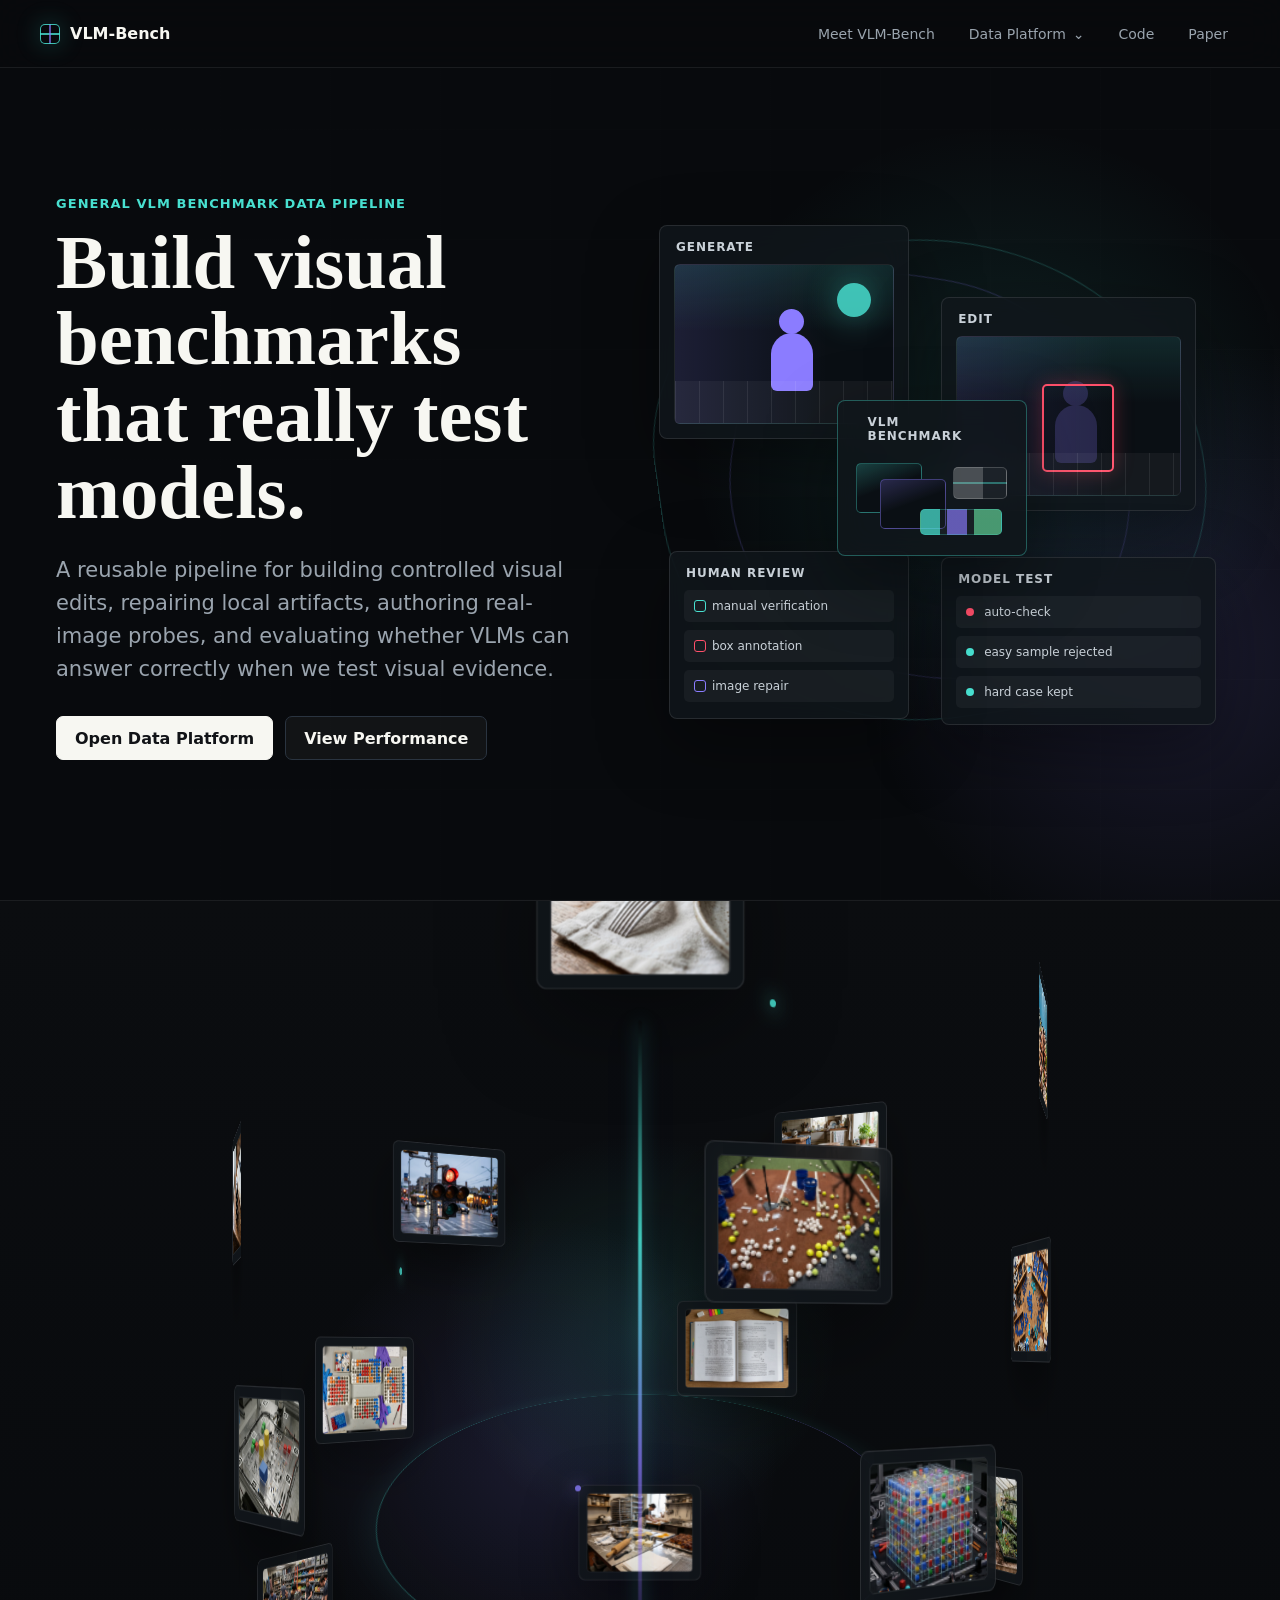
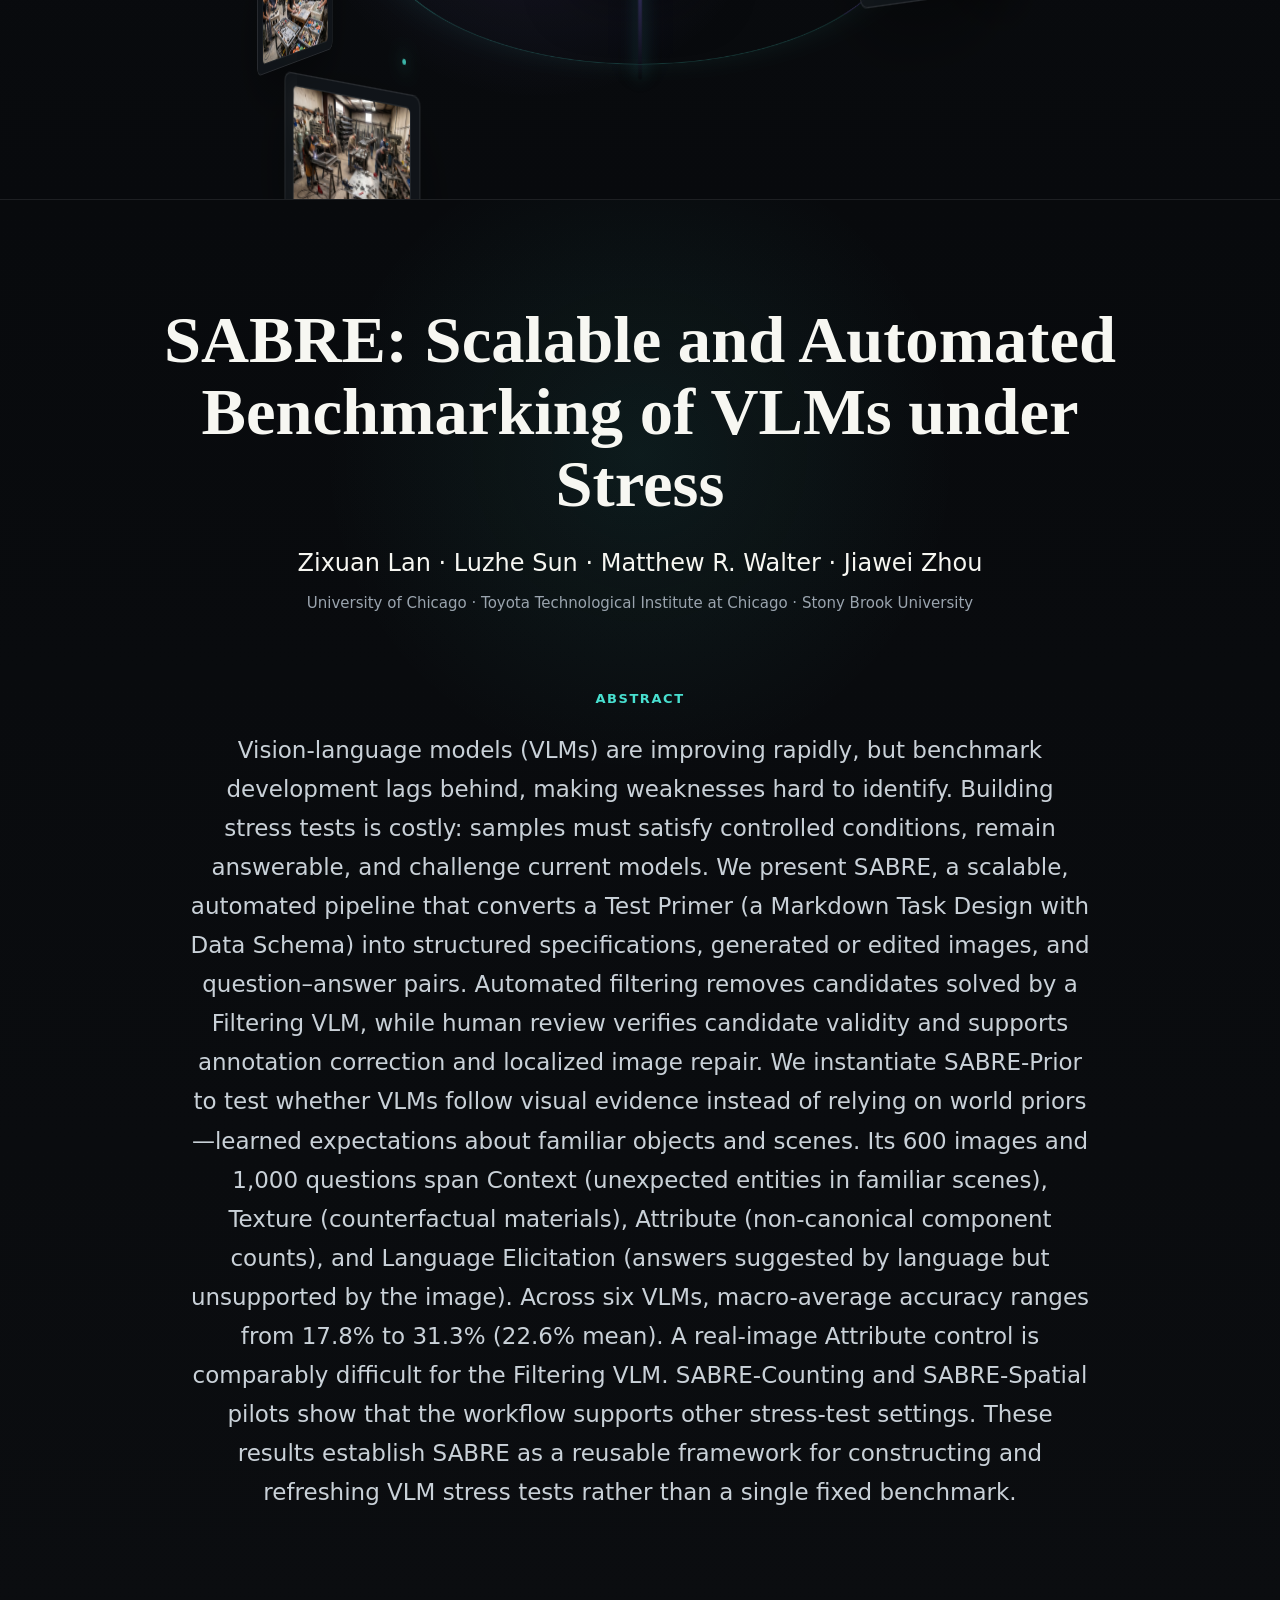
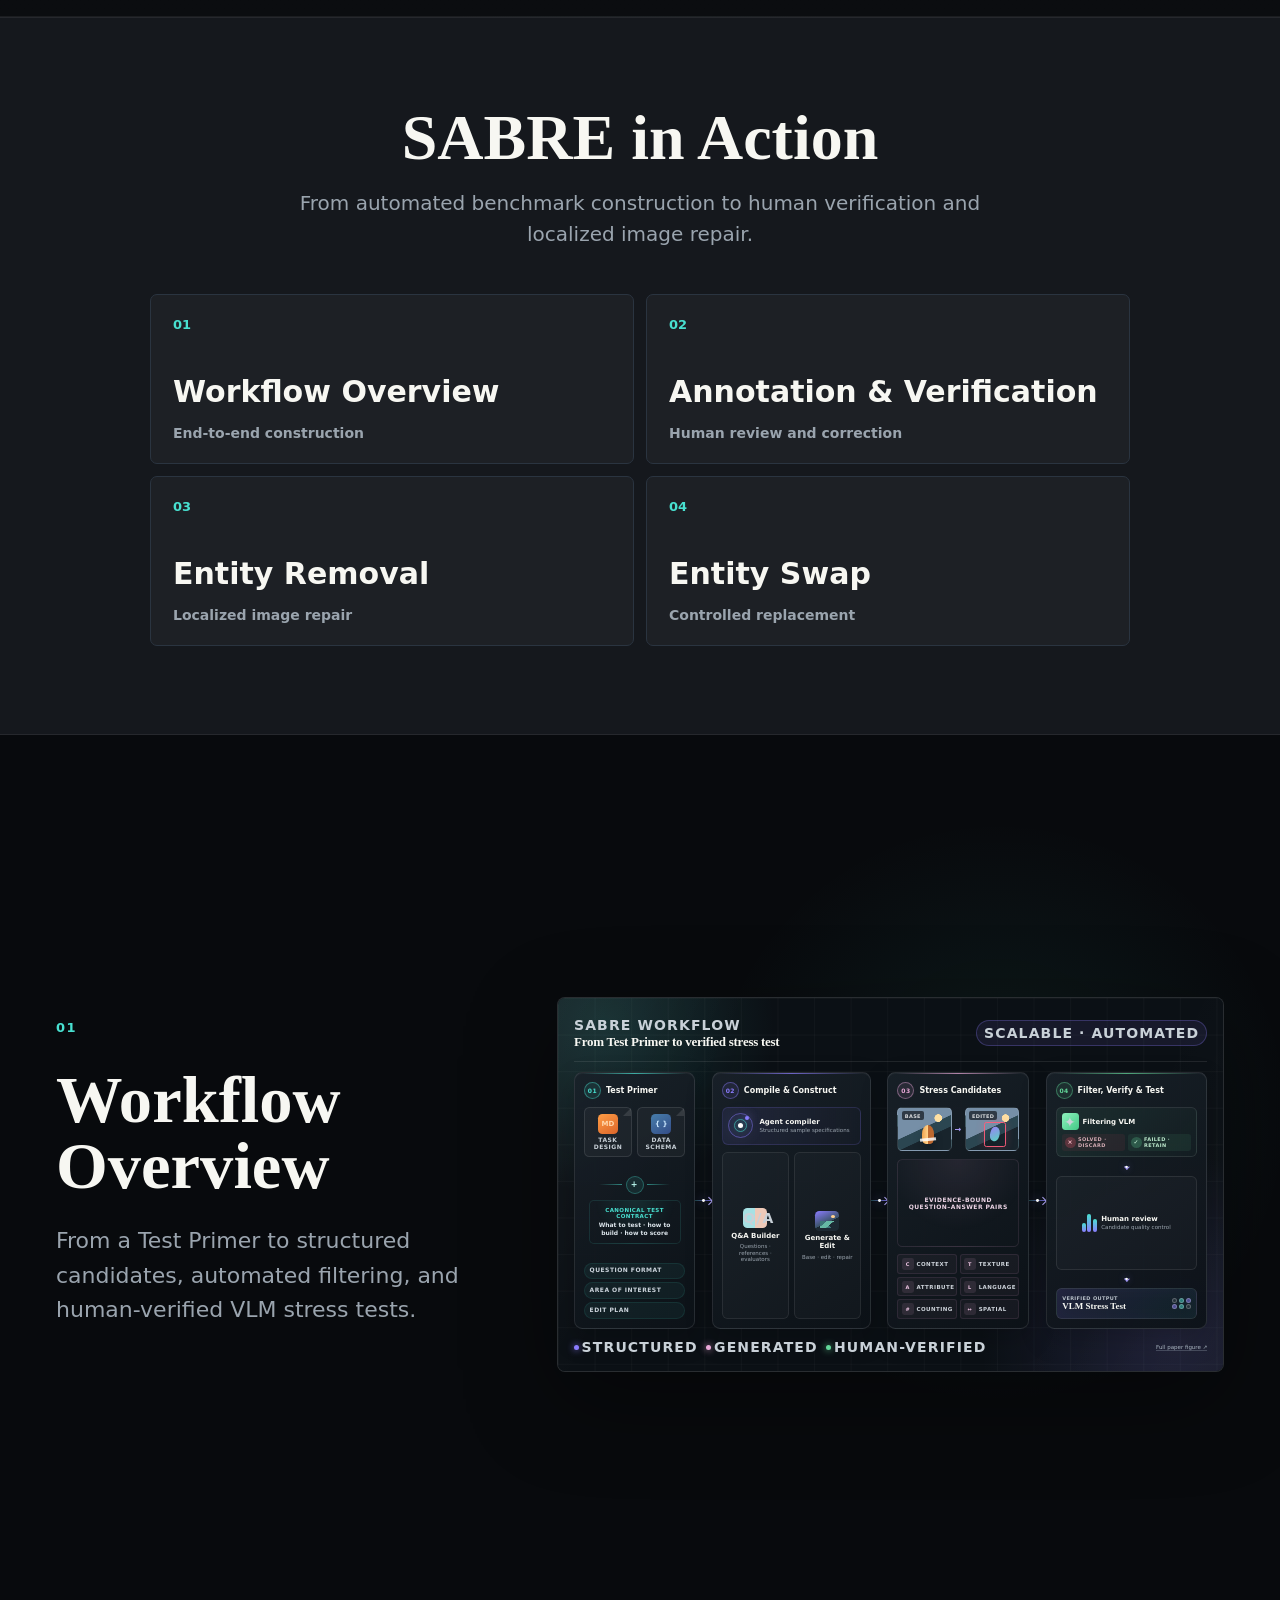
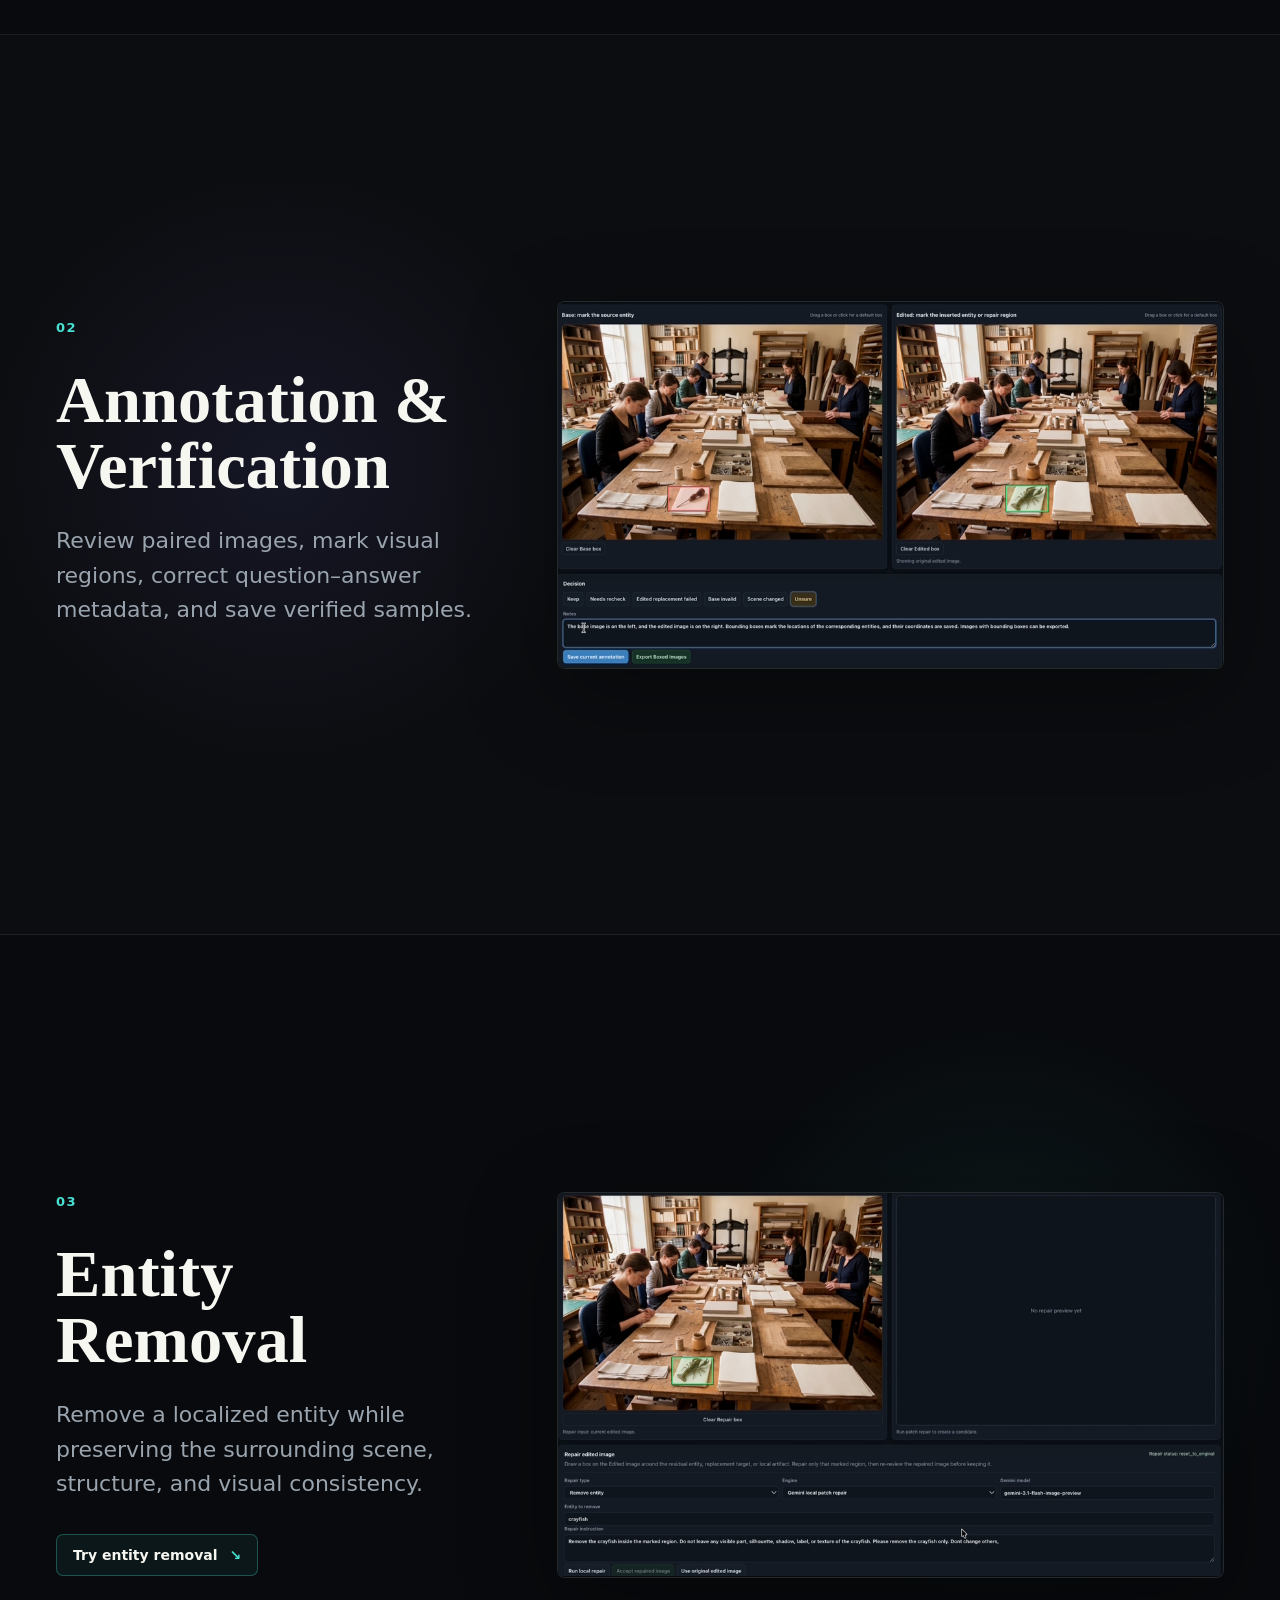
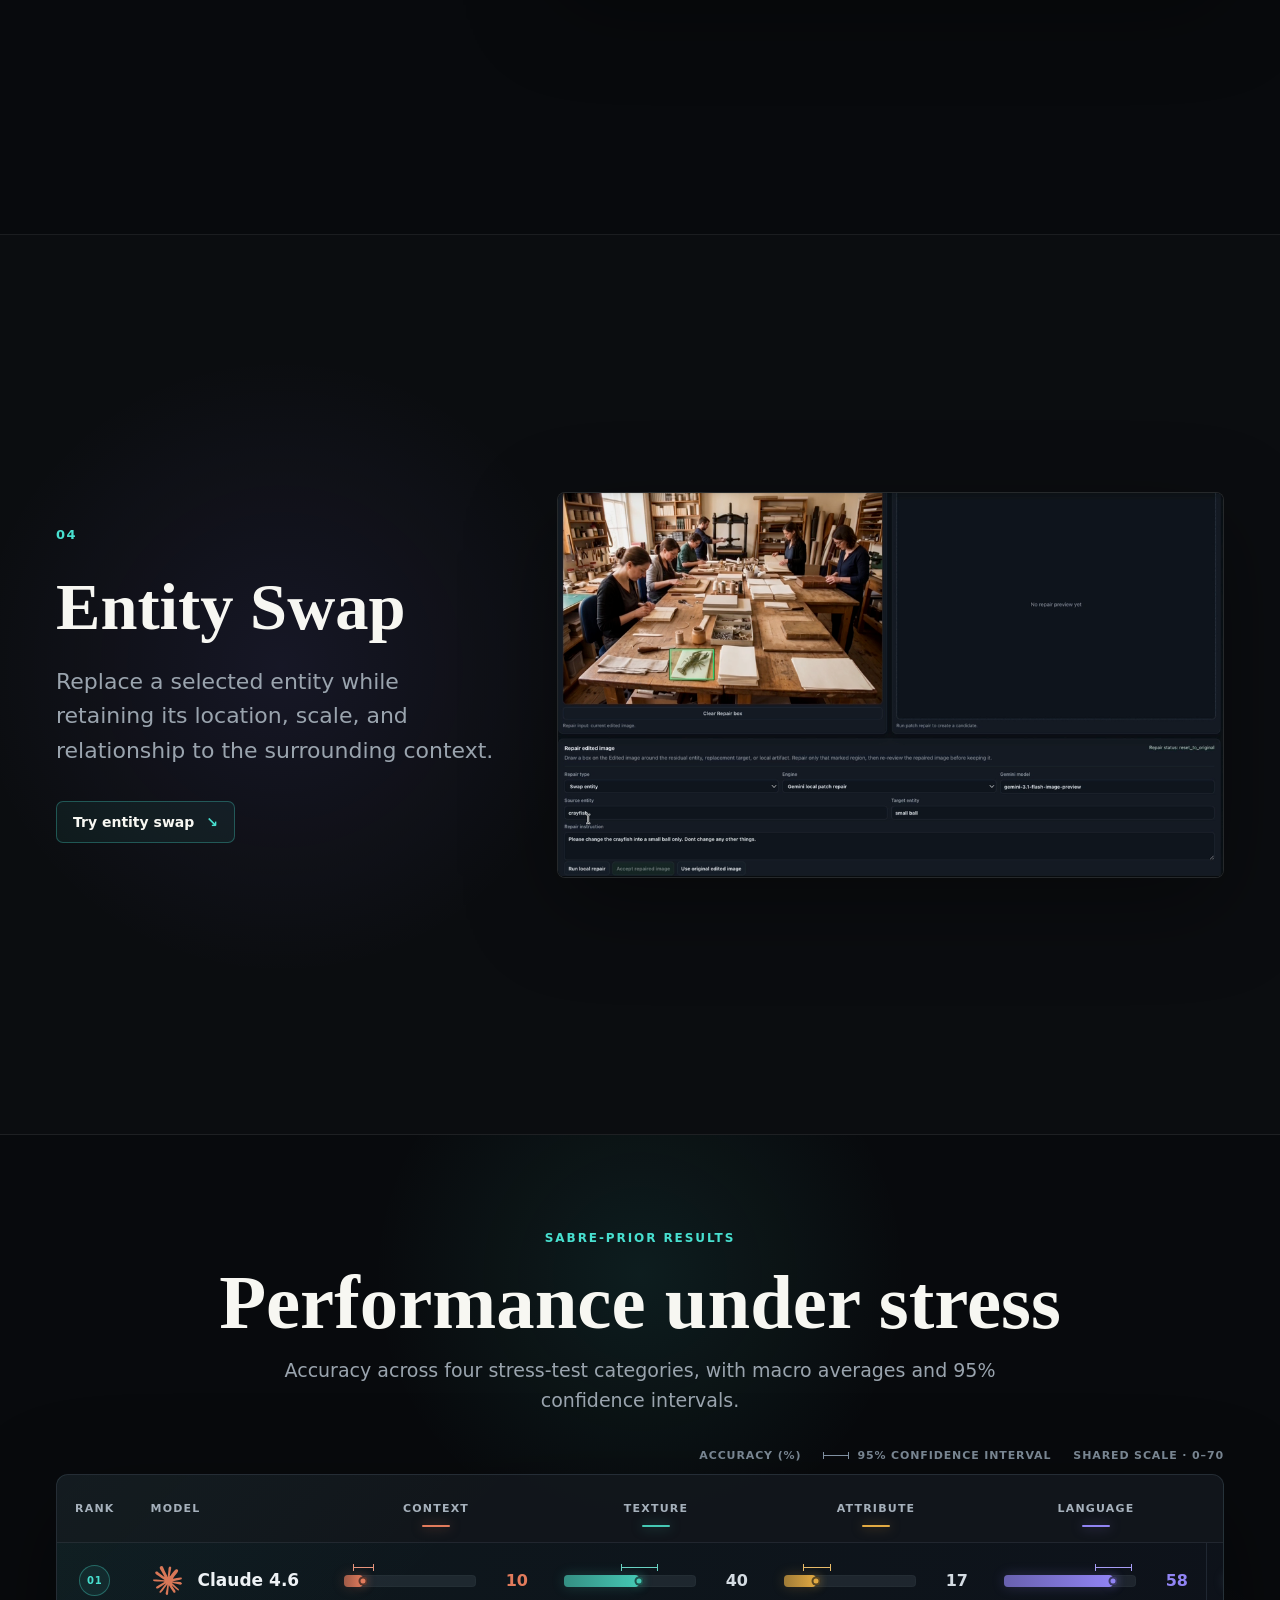
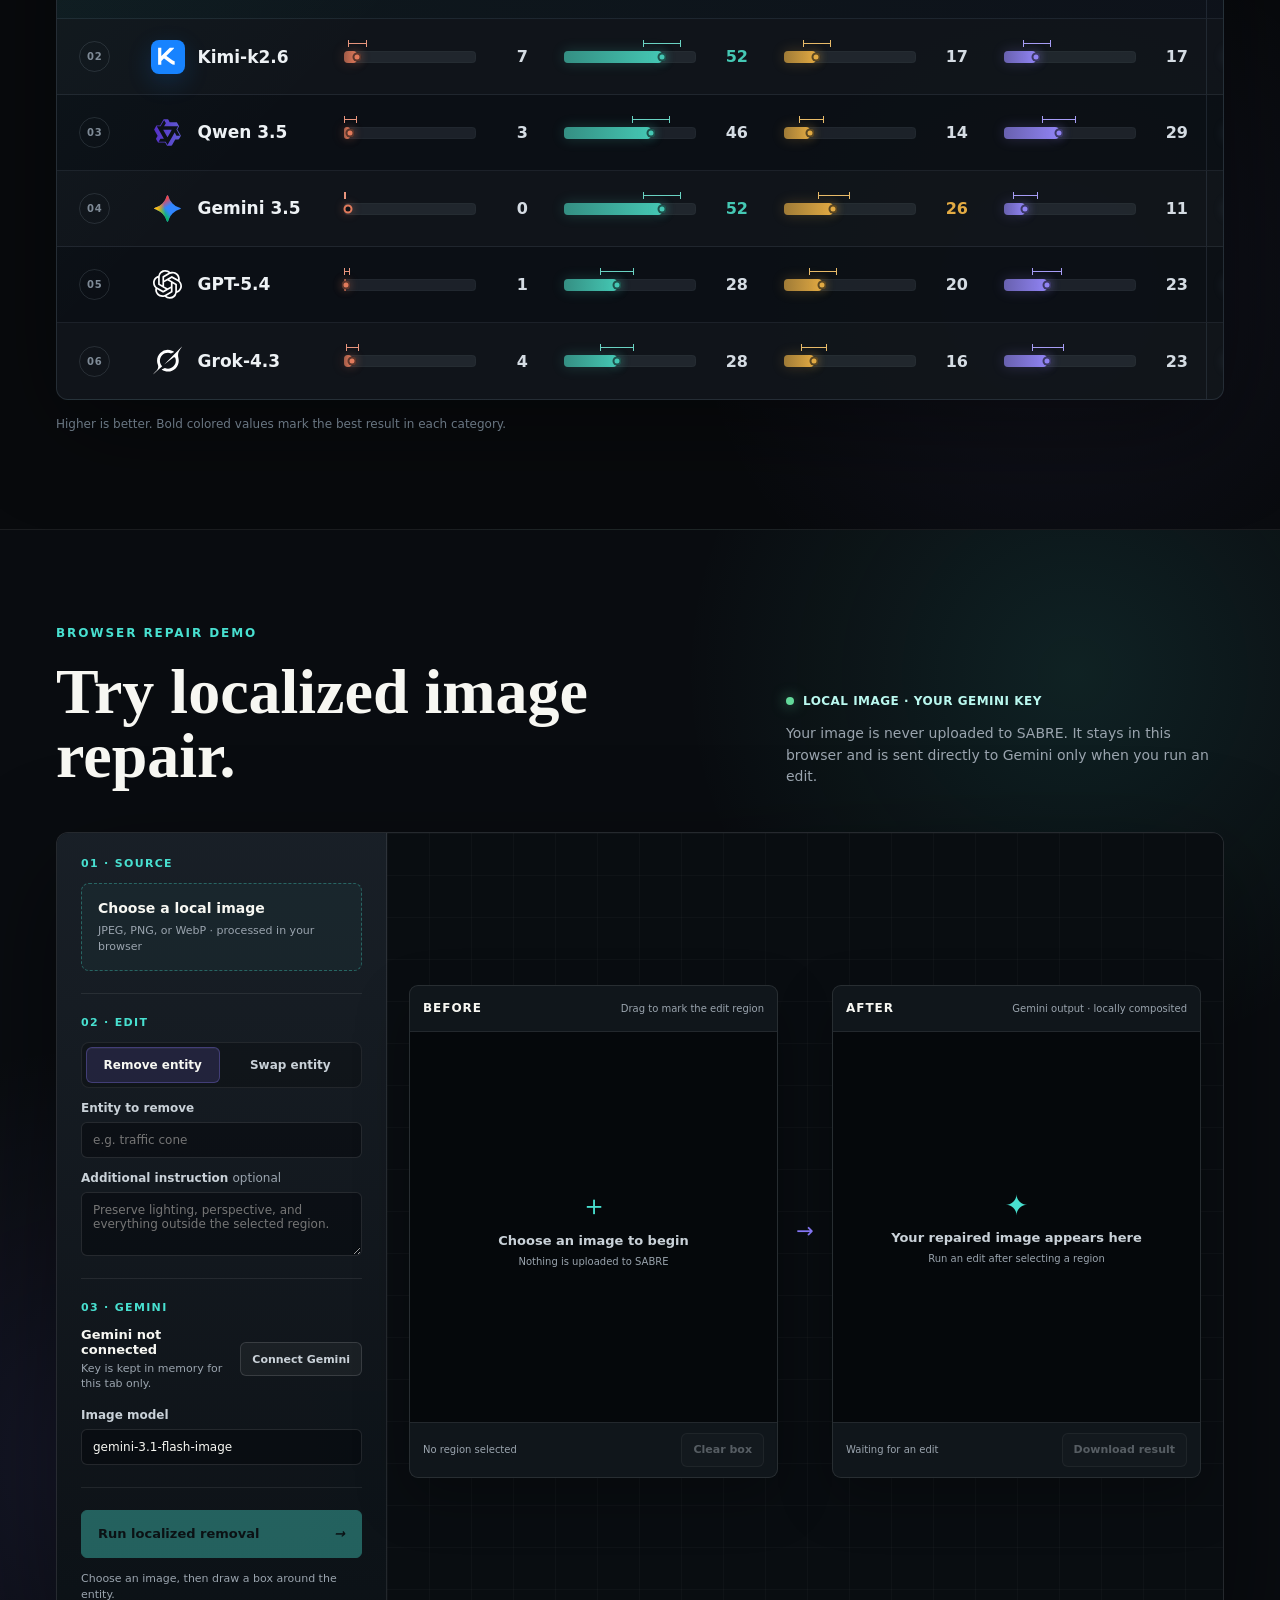
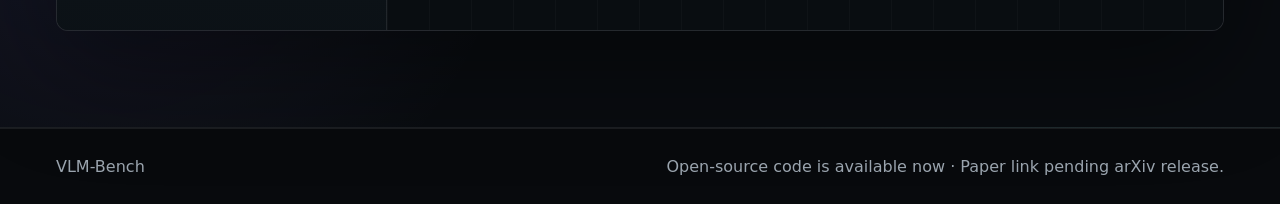
==== website/index.html @ 717c8e86 "Release SABRE pipeline and project website" ====
<!doctype html>
<html lang="en">
  <head>
    <meta charset="utf-8">
    <meta name="viewport" content="width=device-width, initial-scale=1">
    <meta http-equiv="Content-Security-Policy" content="default-src 'self'; img-src 'self' data: blob:; media-src 'self'; script-src 'self'; style-src 'self' 'unsafe-inline'; connect-src https://generativelanguage.googleapis.com; object-src 'none'; base-uri 'self'; form-action 'none'">
    <title>Meet VLM-Bench</title>
    <link rel="stylesheet" href="./styles.css?v=browser-repair-2">
  </head>
  <body>
    <header class="site-header">
      <a class="brand" href="#meet" aria-label="Meet VLM-Bench home">
        <span class="brand-mark"></span>
        <span>VLM-Bench</span>
      </a>
      <nav class="top-nav" aria-label="Primary navigation">
        <a href="#meet">Meet VLM-Bench</a>
        <div class="nav-menu">
          <button class="nav-menu-button" type="button" aria-haspopup="true" aria-expanded="false">
            Data Platform
            <span aria-hidden="true">⌄</span>
          </button>
          <div class="mega-menu" aria-label="Data Platform menu">
            <div class="mega-column">
              <span class="mega-label">Build benchmark data</span>
              <a href="#platform">Overview</a>
              <a href="#generation-pipeline">Workflow Overview</a>
              <a href="#annotation-tool">Annotation &amp; Verification</a>
              <a href="#entity-removal">Entity Removal</a>
              <a href="#entity-swap">Entity Swap</a>
              <a href="#repair-demo">Try Repair Demo</a>
            </div>
          </div>
        </div>
        <a href="https://github.com/Zesearch/vlm-SABRE" target="_blank" rel="noreferrer">Code</a>
        <a href="https://arxiv.org/" target="_blank" rel="noreferrer">Paper</a>
      </nav>
    </header>

    <main>
      <section class="hero" id="meet">
        <div class="hero-copy">
          <p class="eyebrow">General VLM benchmark data pipeline</p>
          <h1>Build visual benchmarks that really test models.</h1>
          <p class="hero-text">
            A reusable pipeline for building controlled visual edits, repairing
            local artifacts, authoring real-image probes, and evaluating whether
            VLMs can answer correctly when we test visual evidence.
          </p>
          <div class="hero-actions" aria-label="Primary actions">
            <a class="button primary" href="#platform">Open Data Platform</a>
            <a class="button secondary" href="#performance">View Performance</a>
          </div>
        </div>

        <div class="hero-visual" aria-label="VLM-Bench platform preview">
          <div class="pipeline-visual">
            <div class="pipeline-orbit" aria-hidden="true"></div>
            <div class="stage-card stage-generate">
              <span class="stage-label">Generate</span>
              <div class="mini-image source-image">
                <span class="sun"></span>
                <span class="subject"></span>
                <span class="surface"></span>
              </div>
            </div>

            <div class="stage-card stage-edit">
              <span class="stage-label">Edit</span>
              <div class="mini-image edited-image">
                <span class="subject faded"></span>
                <span class="patch-box"></span>
                <span class="surface"></span>
              </div>
            </div>

            <div class="stage-card stage-screen">
              <span class="stage-label">Model Test</span>
              <div class="screening-list">
                <span><b></b> auto-check</span>
                <span><b></b> easy sample rejected</span>
                <span><b></b> hard case kept</span>
              </div>
            </div>

            <div class="stage-card stage-review">
              <span class="stage-label">Human Review</span>
              <div class="review-checks">
                <span>manual verification</span>
                <span>box annotation</span>
                <span>image repair</span>
              </div>
            </div>

            <div class="stage-card stage-benchmark">
              <span class="stage-label">VLM Benchmark</span>
              <div class="benchmark-mark" aria-hidden="true">
                <span class="mark-image"></span>
                <span class="mark-image edited"></span>
                <span class="mark-question"></span>
                <span class="mark-score"></span>
              </div>
            </div>
          </div>
        </div>
      </section>

      <section class="sample-helix-section" id="examples" aria-label="Generated sample showcase">
        <div class="sample-helix" aria-hidden="true">
          <span class="helix-particle p1"></span>
          <span class="helix-particle p2"></span>
          <span class="helix-particle p3"></span>
          <span class="helix-particle p4"></span>
          <span class="helix-particle p5"></span>
          <span class="helix-particle p6"></span>
          <div class="sample-card s1"><img src="./assets/examples/sample_01.jpg" alt="Generated benchmark sample 1"></div>
          <div class="sample-card s2"><img src="./assets/examples/sample_02.jpg" alt="Generated benchmark sample 2"></div>
          <div class="sample-card s3"><img src="./assets/examples/sample_03.jpg" alt="Generated benchmark sample 3"></div>
          <div class="sample-card s4"><img src="./assets/examples/sample_04.jpg" alt="Generated benchmark sample 4"></div>
          <div class="sample-card s5"><img src="./assets/examples/sample_05.jpg" alt="Generated benchmark sample 5"></div>
          <div class="sample-card s6"><img src="./assets/examples/sample_06.jpg" alt="Generated benchmark sample 6"></div>
          <div class="sample-card s7"><img src="./assets/examples/sample_07.jpg" alt="Generated benchmark sample 7"></div>
          <div class="sample-card s8"><img src="./assets/examples/sample_08.jpg" alt="Generated benchmark sample 8"></div>
          <div class="sample-card s9"><img src="./assets/examples/sample_09.jpg" alt="Generated benchmark sample 9"></div>
          <div class="sample-card s10"><img src="./assets/examples/sample_10.jpg" alt="Generated benchmark sample 10"></div>
          <div class="sample-card s11"><img src="./assets/examples/sample_11.jpg" alt="Generated benchmark sample 11"></div>
          <div class="sample-card s12"><img src="./assets/examples/sample_12.jpg" alt="Generated benchmark sample 12"></div>
          <div class="sample-card s13"><img src="./assets/examples/sample_13.jpg" alt="Generated benchmark sample 13"></div>
          <div class="sample-card s14"><img src="./assets/examples/sample_14.jpg" alt="Generated benchmark sample 14"></div>
          <div class="sample-card s15"><img src="./assets/examples/sample_15.jpg" alt="Generated benchmark sample 15"></div>
        </div>
      </section>

      <section class="paper-section" id="paper">
        <div class="paper-inner">
          <h2>SABRE: Scalable and Automated Benchmarking of VLMs under Stress</h2>
          <p class="paper-authors">Zixuan Lan · Luzhe Sun · Matthew R. Walter · Jiawei Zhou</p>
          <p class="paper-affiliations">
            University of Chicago · Toyota Technological Institute at Chicago · Stony Brook University
          </p>
          <h3>Abstract</h3>
          <p class="paper-abstract">
            Vision-language models (VLMs) are improving rapidly, but benchmark
            development lags behind, making weaknesses hard to identify. Building
            stress tests is costly: samples must satisfy controlled conditions,
            remain answerable, and challenge current models. We present SABRE, a
            scalable, automated pipeline that converts a Test Primer (a Markdown
            Task Design with Data Schema) into structured specifications, generated
            or edited images, and question–answer pairs. Automated filtering removes
            candidates solved by a Filtering VLM, while human review verifies
            candidate validity and supports annotation correction and localized
            image repair. We instantiate SABRE-Prior to test whether VLMs follow
            visual evidence instead of relying on world priors—learned expectations
            about familiar objects and scenes. Its 600 images and 1,000 questions
            span Context (unexpected entities in familiar scenes), Texture
            (counterfactual materials), Attribute (non-canonical component counts),
            and Language Elicitation (answers suggested by language but unsupported
            by the image). Across six VLMs, macro-average accuracy ranges from 17.8%
            to 31.3% (22.6% mean). A real-image Attribute control is comparably
            difficult for the Filtering VLM. SABRE-Counting and SABRE-Spatial pilots
            show that the workflow supports other stress-test settings. These results
            establish SABRE as a reusable framework for constructing and refreshing
            VLM stress tests rather than a single fixed benchmark.
          </p>
        </div>
      </section>

      <section class="section band" id="platform">
        <div class="section-heading platform-overview-heading">
          <h2>SABRE in Action</h2>
          <p>From automated benchmark construction to human verification and localized image repair.</p>
        </div>

        <div class="platform-actions platform-overview-grid" aria-label="SABRE workflow demonstrations">
          <a class="platform-button" href="../src/vlmbench/web/authoring_app/static/index.html">
            <span>01</span>
            <strong>
              Workflow Overview
            </strong>
            <em>End-to-end construction</em>
          </a>
          <a class="platform-button" href="../src/vlmbench/web/authoring_app/static/index.html">
            <span>02</span>
            <strong>
              Annotation &amp; Verification
            </strong>
            <em>Human review and correction</em>
          </a>
          <a class="platform-button" href="../src/vlmbench/web/authoring_app/static/index.html">
            <span>03</span>
            <strong>
              Entity Removal
            </strong>
            <em>Localized image repair</em>
          </a>
          <a class="platform-button" href="../src/vlmbench/web/authoring_app/static/index.html">
            <span>04</span>
            <strong>
              Entity Swap
            </strong>
            <em>Controlled replacement</em>
          </a>
        </div>
      </section>

      <section class="component-section" id="generation-pipeline">
        <div class="component-copy">
          <span class="component-index">01</span>
          <h2>Workflow Overview</h2>
          <p>From a Test Primer to structured candidates, automated filtering, and human-verified VLM stress tests.</p>
        </div>
        <div class="component-media figure-slot pipeline-figure">
          <div
            class="pipeline-diagram"
            role="group"
            aria-label="SABRE workflow from a Test Primer through structured sample construction, stress-candidate generation, automated filtering, human verification, and VLM stress testing"
          >
            <div class="pipeline-diagram-header">
              <div>
                <span class="pipeline-kicker">SABRE workflow</span>
                <strong>From Test Primer to verified stress test</strong>
              </div>
              <span class="pipeline-mode">Scalable · Automated</span>
            </div>

            <div class="pipeline-flow" aria-hidden="true">
              <article class="pipeline-stage primer-stage">
                <div class="pipeline-stage-heading">
                  <span>01</span>
                  <strong>Test Primer</strong>
                </div>
                <div class="primer-documents">
                  <div class="primer-document design-document">
                    <b>MD</b>
                    <span>Task Design</span>
                  </div>
                  <div class="primer-document schema-document">
                    <b>{ }</b>
                    <span>Data Schema</span>
                  </div>
                </div>
                <div class="primer-definition">
                  <span class="primer-merge-mark"><i></i><b>+</b><i></i></span>
                  <div>
                    <small>Canonical test contract</small>
                    <b>What to test · how to build · how to score</b>
                  </div>
                </div>
                <div class="primer-contract">
                  <span>Question format</span>
                  <span>Area of interest</span>
                  <span>Edit plan</span>
                </div>
              </article>

              <span class="pipeline-connector"><i></i></span>

              <article class="pipeline-stage construct-stage">
                <div class="pipeline-stage-heading">
                  <span>02</span>
                  <strong>Compile &amp; Construct</strong>
                </div>
                <div class="agent-compiler">
                  <span class="agent-orbit"><i></i></span>
                  <div>
                    <b>Agent compiler</b>
                    <small>Structured sample specifications</small>
                  </div>
                </div>
                <div class="construction-branches">
                  <div>
                    <span class="branch-icon qa-icon">Q/A</span>
                    <span class="branch-preview qa-preview">
                      <i>Q1</i><b>A1</b><i>Q2</i><b>A2</b>
                    </span>
                    <b>Q&amp;A Builder</b>
                    <small>Questions · references · evaluators</small>
                  </div>
                  <div>
                    <span class="branch-icon image-icon"><i></i></span>
                    <span class="branch-preview image-preview">
                      <i>Base</i><b>→</b><i>Edited</i>
                    </span>
                    <b>Generate &amp; Edit</b>
                    <small>Base · edit · repair</small>
                  </div>
                </div>
              </article>

              <span class="pipeline-connector"><i></i></span>

              <article class="pipeline-stage candidate-stage">
                <div class="pipeline-stage-heading">
                  <span>03</span>
                  <strong>Stress Candidates</strong>
                </div>
                <div class="candidate-pair">
                  <div class="candidate-image base-candidate">
                    <span>Base</span>
                    <i class="candidate-object"></i>
                  </div>
                  <b>→</b>
                  <div class="candidate-image edited-candidate">
                    <span>Edited</span>
                    <i class="candidate-object"></i>
                    <i class="edit-focus"></i>
                  </div>
                </div>
                <div class="candidate-specification">
                  <span>Evidence-bound question–answer pairs</span>
                  <div class="candidate-qa-row">
                    <i>Q1</i><b>A1</b><i>Q2</i><b>A2</b><i>Q3</i><b>A3</b>
                  </div>
                  <small>Controlled visual change · fixed reference answer</small>
                </div>
                <div class="category-grid">
                  <span><i>C</i>Context</span>
                  <span><i>T</i>Texture</span>
                  <span><i>A</i>Attribute</span>
                  <span><i>L</i>Language</span>
                  <span><i>#</i>Counting</span>
                  <span><i>↔</i>Spatial</span>
                </div>
              </article>

              <span class="pipeline-connector"><i></i></span>

              <article class="pipeline-stage validation-stage">
                <div class="pipeline-stage-heading">
                  <span>04</span>
                  <strong>Filter, Verify &amp; Test</strong>
                </div>
                <div class="filtering-gate">
                  <div class="filtering-title">
                    <span class="filter-spark">✦</span>
                    <b>Filtering VLM</b>
                  </div>
                  <div class="filter-outcomes">
                    <span class="discarded"><i>×</i>Solved · discard</span>
                    <span class="retained"><i>✓</i>Failed · retain</span>
                  </div>
                </div>
                <span class="stage-downlink"><i></i></span>
                <div class="human-review-lane">
                  <div class="human-review-heading">
                    <span class="review-mark"><i></i><i></i><i></i></span>
                    <div>
                      <b>Human review</b>
                      <small>Candidate quality control</small>
                    </div>
                  </div>
                  <div class="review-steps">
                    <span><i>01</i><b>Validate</b><small>Visual evidence</small></span>
                    <span><i>02</i><b>Annotate</b><small>Q&amp;A and regions</small></span>
                    <span><i>03</i><b>Repair</b><small>Localized edits</small></span>
                  </div>
                </div>
                <span class="stage-downlink"><i></i></span>
                <div class="stress-test-output">
                  <div>
                    <span>Verified output</span>
                    <b>VLM Stress Test</b>
                  </div>
                  <span class="model-dots"><i></i><i></i><i></i><i></i><i></i><i></i></span>
                </div>
              </article>
            </div>

            <div class="pipeline-diagram-footer" aria-hidden="true">
              <span><i class="structured-dot"></i>Structured</span>
              <span><i class="generated-dot"></i>Generated</span>
              <span><i class="verified-dot"></i>Human-verified</span>
              <a href="./assets/examples/sabre-data-generation-pipeline.pdf" target="_blank" rel="noreferrer">Full paper figure ↗</a>
            </div>
          </div>
        </div>
      </section>

      <section class="component-section alt" id="annotation-tool">
        <div class="component-copy">
          <span class="component-index">02</span>
          <h2>Annotation &amp; Verification</h2>
          <p>Review paired images, mark visual regions, correct question–answer metadata, and save verified samples.</p>
        </div>
        <div class="component-media video-slot demo-video-frame">
          <video
            class="demo-video"
            autoplay
            muted
            loop
            playsinline
            preload="metadata"
            poster="./assets/annotation-poster-cropped.png"
            aria-label="SABRE annotation tool demonstration"
          >
            <source src="./assets/annotation-demo-cropped.mp4" type="video/mp4">
            Your browser does not support embedded video.
          </video>
        </div>
      </section>

      <section class="component-section" id="entity-removal">
        <div class="component-copy">
          <span class="component-index">03</span>
          <h2>Entity Removal</h2>
          <p>Remove a localized entity while preserving the surrounding scene, structure, and visual consistency.</p>
          <a class="component-demo-link" href="#repair-demo" data-repair-mode="remove">Try entity removal <span aria-hidden="true">↘</span></a>
        </div>
        <div class="component-media video-slot demo-video-frame">
          <video
            class="demo-video"
            autoplay
            muted
            loop
            playsinline
            preload="metadata"
            poster="./assets/entity-removal-poster-cropped.png"
            aria-label="SABRE entity removal demonstration"
          >
            <source src="./assets/entity-removal-demo-cropped.mp4" type="video/mp4">
            Your browser does not support embedded video.
          </video>
        </div>
      </section>

      <section class="component-section alt" id="entity-swap">
        <div class="component-copy">
          <span class="component-index">04</span>
          <h2>Entity Swap</h2>
          <p>Replace a selected entity while retaining its location, scale, and relationship to the surrounding context.</p>
          <a class="component-demo-link" href="#repair-demo" data-repair-mode="swap">Try entity swap <span aria-hidden="true">↘</span></a>
        </div>
        <div class="component-media video-slot demo-video-frame">
          <video
            class="demo-video"
            autoplay
            muted
            loop
            playsinline
            preload="metadata"
            poster="./assets/entity-swap-poster-cropped.png"
            aria-label="SABRE entity swap demonstration"
          >
            <source src="./assets/entity-swap-demo-cropped.mp4" type="video/mp4">
            Your browser does not support embedded video.
          </video>
        </div>
      </section>

      <section class="performance-section" id="performance">
        <div class="performance-heading">
          <span class="performance-kicker">SABRE-Prior results</span>
          <h2>Performance under stress</h2>
          <p>Accuracy across four stress-test categories, with macro averages and 95% confidence intervals.</p>
        </div>

        <div class="performance-meta" aria-hidden="true">
          <span>Accuracy (%)</span>
          <span class="confidence-key"><i></i>95% confidence interval</span>
          <span>Shared scale · 0–70</span>
        </div>

        <div class="table-wrap">
          <table class="performance-table">
            <caption class="sr-only">Accuracy of six vision-language models on SABRE-Prior Context, Texture, Attribute, and Language subsets, plus the macro average.</caption>
            <thead>
              <tr>
                <th class="rank-column" scope="col">Rank</th>
                <th class="model-column" scope="col">Model</th>
                <th class="metric-heading context-heading" scope="col">Context</th>
                <th class="metric-heading texture-heading" scope="col">Texture</th>
                <th class="metric-heading attribute-heading" scope="col">Attribute</th>
                <th class="metric-heading language-heading" scope="col">Language</th>
                <th class="metric-heading macro-heading" scope="col">Macro avg.</th>
              </tr>
            </thead>
            <tbody>
              <tr class="leader-row">
                <td class="rank-cell"><span>01</span></td>
                <th scope="row">
                  <span class="model-identity">
                    <span class="model-logo"><img src="./assets/model-logos/anthropic.svg" alt=""></span>
                    <span>Claude 4.6</span>
                  </span>
                </th>
                <td class="metric-context"><div class="score-cell is-best" style="--score:14.29%;--low:7.14%;--high:22.86%" title="10% · 95% CI: 5–16"><span class="score-chart" aria-hidden="true"><i class="score-fill"></i><i class="score-ci"></i><i class="score-point"></i></span><strong>10</strong></div></td>
                <td class="metric-texture"><div class="score-cell" style="--score:57.14%;--low:42.86%;--high:71.43%" title="40% · 95% CI: 30–50"><span class="score-chart" aria-hidden="true"><i class="score-fill"></i><i class="score-ci"></i><i class="score-point"></i></span><strong>40</strong></div></td>
                <td class="metric-attribute"><div class="score-cell" style="--score:24.29%;--low:14.29%;--high:35.71%" title="17% · 95% CI: 10–25"><span class="score-chart" aria-hidden="true"><i class="score-fill"></i><i class="score-ci"></i><i class="score-point"></i></span><strong>17</strong></div></td>
                <td class="metric-language"><div class="score-cell is-best" style="--score:82.86%;--low:68.57%;--high:97.14%" title="58% · 95% CI: 48–68"><span class="score-chart" aria-hidden="true"><i class="score-fill"></i><i class="score-ci"></i><i class="score-point"></i></span><strong>58</strong></div></td>
                <td class="metric-macro"><div class="score-cell is-best" style="--score:44.71%;--low:38.86%;--high:50.29%" title="31.3% · 95% CI: 27.2–35.2"><span class="score-chart" aria-hidden="true"><i class="score-fill"></i><i class="score-ci"></i><i class="score-point"></i></span><strong>31.3</strong></div></td>
              </tr>
              <tr>
                <td class="rank-cell"><span>02</span></td>
                <th scope="row">
                  <span class="model-identity">
                    <span class="model-logo kimi-logo"><img src="./assets/model-logos/kimi.svg" alt=""></span>
                    <span>Kimi-k2.6</span>
                  </span>
                </th>
                <td class="metric-context"><div class="score-cell" style="--score:10%;--low:2.86%;--high:17.14%" title="7% · 95% CI: 2–12"><span class="score-chart" aria-hidden="true"><i class="score-fill"></i><i class="score-ci"></i><i class="score-point"></i></span><strong>7</strong></div></td>
                <td class="metric-texture"><div class="score-cell is-best" style="--score:74.29%;--low:60%;--high:88.57%" title="52% · 95% CI: 42–62"><span class="score-chart" aria-hidden="true"><i class="score-fill"></i><i class="score-ci"></i><i class="score-point"></i></span><strong>52</strong></div></td>
                <td class="metric-attribute"><div class="score-cell" style="--score:24.29%;--low:14.29%;--high:35.71%" title="17% · 95% CI: 10–25"><span class="score-chart" aria-hidden="true"><i class="score-fill"></i><i class="score-ci"></i><i class="score-point"></i></span><strong>17</strong></div></td>
                <td class="metric-language"><div class="score-cell" style="--score:24.29%;--low:14.29%;--high:35.71%" title="17% · 95% CI: 10–25"><span class="score-chart" aria-hidden="true"><i class="score-fill"></i><i class="score-ci"></i><i class="score-point"></i></span><strong>17</strong></div></td>
                <td class="metric-macro"><div class="score-cell" style="--score:33.29%;--low:27.86%;--high:38.57%" title="23.3% · 95% CI: 19.5–27.0"><span class="score-chart" aria-hidden="true"><i class="score-fill"></i><i class="score-ci"></i><i class="score-point"></i></span><strong>23.3</strong></div></td>
              </tr>
              <tr>
                <td class="rank-cell"><span>03</span></td>
                <th scope="row">
                  <span class="model-identity">
                    <span class="model-logo"><img src="./assets/model-logos/qwen.svg" alt=""></span>
                    <span>Qwen 3.5</span>
                  </span>
                </th>
                <td class="metric-context"><div class="score-cell" style="--score:4.29%;--low:0%;--high:10%" title="3% · 95% CI: 0–7"><span class="score-chart" aria-hidden="true"><i class="score-fill"></i><i class="score-ci"></i><i class="score-point"></i></span><strong>3</strong></div></td>
                <td class="metric-texture"><div class="score-cell" style="--score:65.71%;--low:51.43%;--high:80%" title="46% · 95% CI: 36–56"><span class="score-chart" aria-hidden="true"><i class="score-fill"></i><i class="score-ci"></i><i class="score-point"></i></span><strong>46</strong></div></td>
                <td class="metric-attribute"><div class="score-cell" style="--score:20%;--low:11.43%;--high:30%" title="14% · 95% CI: 8–21"><span class="score-chart" aria-hidden="true"><i class="score-fill"></i><i class="score-ci"></i><i class="score-point"></i></span><strong>14</strong></div></td>
                <td class="metric-language"><div class="score-cell" style="--score:41.43%;--low:28.57%;--high:54.29%" title="29% · 95% CI: 20–38"><span class="score-chart" aria-hidden="true"><i class="score-fill"></i><i class="score-ci"></i><i class="score-point"></i></span><strong>29</strong></div></td>
                <td class="metric-macro"><div class="score-cell" style="--score:32.86%;--low:27.43%;--high:38.29%" title="23.0% · 95% CI: 19.2–26.8"><span class="score-chart" aria-hidden="true"><i class="score-fill"></i><i class="score-ci"></i><i class="score-point"></i></span><strong>23.0</strong></div></td>
              </tr>
              <tr>
                <td class="rank-cell"><span>04</span></td>
                <th scope="row">
                  <span class="model-identity">
                    <span class="model-logo"><img src="./assets/model-logos/gemini.svg" alt=""></span>
                    <span>Gemini 3.5</span>
                  </span>
                </th>
                <td class="metric-context"><div class="score-cell score-zero" style="--score:0%;--low:0%;--high:0%" title="0% · 95% CI: 0–0"><span class="score-chart" aria-hidden="true"><i class="score-fill"></i><i class="score-ci"></i><i class="score-point"></i></span><strong>0</strong></div></td>
                <td class="metric-texture"><div class="score-cell is-best" style="--score:74.29%;--low:60%;--high:88.57%" title="52% · 95% CI: 42–62"><span class="score-chart" aria-hidden="true"><i class="score-fill"></i><i class="score-ci"></i><i class="score-point"></i></span><strong>52</strong></div></td>
                <td class="metric-attribute"><div class="score-cell is-best" style="--score:37.14%;--low:25.71%;--high:50%" title="26% · 95% CI: 18–35"><span class="score-chart" aria-hidden="true"><i class="score-fill"></i><i class="score-ci"></i><i class="score-point"></i></span><strong>26</strong></div></td>
                <td class="metric-language"><div class="score-cell" style="--score:15.71%;--low:7.14%;--high:25.71%" title="11% · 95% CI: 5–18"><span class="score-chart" aria-hidden="true"><i class="score-fill"></i><i class="score-ci"></i><i class="score-point"></i></span><strong>11</strong></div></td>
                <td class="metric-macro"><div class="score-cell" style="--score:31.86%;--low:26.86%;--high:37.14%" title="22.3% · 95% CI: 18.8–26.0"><span class="score-chart" aria-hidden="true"><i class="score-fill"></i><i class="score-ci"></i><i class="score-point"></i></span><strong>22.3</strong></div></td>
              </tr>
              <tr>
                <td class="rank-cell"><span>05</span></td>
                <th scope="row">
                  <span class="model-identity">
                    <span class="model-logo monochrome-logo"><img src="./assets/model-logos/openai.svg" alt=""></span>
                    <span>GPT-5.4</span>
                  </span>
                </th>
                <td class="metric-context"><div class="score-cell" style="--score:1.43%;--low:0%;--high:4.29%" title="1% · 95% CI: 0–3"><span class="score-chart" aria-hidden="true"><i class="score-fill"></i><i class="score-ci"></i><i class="score-point"></i></span><strong>1</strong></div></td>
                <td class="metric-texture"><div class="score-cell" style="--score:40%;--low:27.14%;--high:52.86%" title="28% · 95% CI: 19–37"><span class="score-chart" aria-hidden="true"><i class="score-fill"></i><i class="score-ci"></i><i class="score-point"></i></span><strong>28</strong></div></td>
                <td class="metric-attribute"><div class="score-cell" style="--score:28.57%;--low:18.57%;--high:40%" title="20% · 95% CI: 13–28"><span class="score-chart" aria-hidden="true"><i class="score-fill"></i><i class="score-ci"></i><i class="score-point"></i></span><strong>20</strong></div></td>
                <td class="metric-language"><div class="score-cell" style="--score:32.86%;--low:21.43%;--high:44.29%" title="23% · 95% CI: 15–31"><span class="score-chart" aria-hidden="true"><i class="score-fill"></i><i class="score-ci"></i><i class="score-point"></i></span><strong>23</strong></div></td>
                <td class="metric-macro"><div class="score-cell" style="--score:25.71%;--low:20.71%;--high:31.14%" title="18.0% · 95% CI: 14.5–21.8"><span class="score-chart" aria-hidden="true"><i class="score-fill"></i><i class="score-ci"></i><i class="score-point"></i></span><strong>18.0</strong></div></td>
              </tr>
              <tr>
                <td class="rank-cell"><span>06</span></td>
                <th scope="row">
                  <span class="model-identity">
                    <span class="model-logo monochrome-logo"><img src="./assets/model-logos/grok.svg" alt=""></span>
                    <span>Grok-4.3</span>
                  </span>
                </th>
                <td class="metric-context"><div class="score-cell" style="--score:5.71%;--low:1.43%;--high:11.43%" title="4% · 95% CI: 1–8"><span class="score-chart" aria-hidden="true"><i class="score-fill"></i><i class="score-ci"></i><i class="score-point"></i></span><strong>4</strong></div></td>
                <td class="metric-texture"><div class="score-cell" style="--score:40%;--low:27.14%;--high:52.86%" title="28% · 95% CI: 19–37"><span class="score-chart" aria-hidden="true"><i class="score-fill"></i><i class="score-ci"></i><i class="score-point"></i></span><strong>28</strong></div></td>
                <td class="metric-attribute"><div class="score-cell" style="--score:22.86%;--low:12.86%;--high:32.86%" title="16% · 95% CI: 9–23"><span class="score-chart" aria-hidden="true"><i class="score-fill"></i><i class="score-ci"></i><i class="score-point"></i></span><strong>16</strong></div></td>
                <td class="metric-language"><div class="score-cell" style="--score:32.86%;--low:21.43%;--high:45.71%" title="23% · 95% CI: 15–32"><span class="score-chart" aria-hidden="true"><i class="score-fill"></i><i class="score-ci"></i><i class="score-point"></i></span><strong>23</strong></div></td>
                <td class="metric-macro"><div class="score-cell" style="--score:25.43%;--low:20.29%;--high:30.71%" title="17.8% · 95% CI: 14.2–21.5"><span class="score-chart" aria-hidden="true"><i class="score-fill"></i><i class="score-ci"></i><i class="score-point"></i></span><strong>17.8</strong></div></td>
              </tr>
            </tbody>
          </table>
        </div>

        <p class="performance-note">Higher is better. Bold colored values mark the best result in each category.</p>
      </section>

      <section class="repair-lab-section" id="repair-demo">
        <div class="repair-lab-heading">
          <div>
            <span class="performance-kicker">Browser repair demo</span>
            <h2>Try localized image repair.</h2>
          </div>
          <div class="repair-lab-promise">
            <span class="local-only-badge"><i></i>Local image · your Gemini key</span>
            <p>Your image is never uploaded to SABRE. It stays in this browser and is sent directly to Gemini only when you run an edit.</p>
          </div>
        </div>

        <div class="repair-lab-shell">
          <aside class="repair-controls" aria-label="Repair controls">
            <div class="repair-control-group">
              <span class="repair-step">01 · Source</span>
              <label class="local-image-picker" for="repair-image-input">
                <strong>Choose a local image</strong>
                <small>JPEG, PNG, or WebP · processed in your browser</small>
                <input id="repair-image-input" type="file" accept="image/jpeg,image/png,image/webp,.jpg,.jpeg,.png,.webp">
              </label>
            </div>

            <div class="repair-control-group">
              <span class="repair-step">02 · Edit</span>
              <div class="repair-mode-switch" role="group" aria-label="Repair mode">
                <button class="active" type="button" data-mode="remove" aria-pressed="true">Remove entity</button>
                <button type="button" data-mode="swap" aria-pressed="false">Swap entity</button>
              </div>
              <label class="repair-field">
                <span id="repair-source-label">Entity to remove</span>
                <input id="repair-source-entity" type="text" placeholder="e.g. red mug" autocomplete="off">
              </label>
              <label class="repair-field" id="repair-target-field" hidden>
                <span>Target entity</span>
                <input id="repair-target-entity" type="text" placeholder="e.g. blue stapler" autocomplete="off">
              </label>
              <label class="repair-field">
                <span>Additional instruction <em>optional</em></span>
                <textarea id="repair-extra-instruction" rows="3" placeholder="Preserve lighting, perspective, and everything outside the selected region."></textarea>
              </label>
            </div>

            <div class="repair-control-group">
              <span class="repair-step">03 · Gemini</span>
              <div class="gemini-connection">
                <div>
                  <strong id="gemini-connection-label">Gemini not connected</strong>
                  <small id="gemini-connection-note">Key is kept in memory for this tab only.</small>
                </div>
                <button id="gemini-connect-button" type="button">Connect Gemini</button>
              </div>
              <label class="repair-field model-field">
                <span>Image model</span>
                <input id="repair-model" type="text" value="gemini-3.1-flash-image" autocomplete="off" spellcheck="false">
              </label>
            </div>

            <button id="repair-run-button" class="repair-run-button" type="button" disabled>
              <span>Run localized edit</span><i aria-hidden="true">→</i>
            </button>
            <p class="repair-status" id="repair-demo-status" role="status">Choose an image, then draw a box around the entity.</p>
          </aside>

          <div class="repair-workspace">
            <article class="repair-canvas-card">
              <header><span>Before</span><small>Drag to mark the edit region</small></header>
              <div class="repair-canvas-stage" id="repair-source-stage">
                <canvas id="repair-source-canvas" width="960" height="640" aria-label="Source image selection canvas"></canvas>
                <div class="canvas-placeholder" id="repair-source-placeholder">
                  <span>＋</span>
                  <strong>Choose an image to begin</strong>
                  <small>Nothing is uploaded to SABRE</small>
                </div>
              </div>
              <footer><span id="repair-selection-label">No region selected</span><button id="repair-clear-box" type="button" disabled>Clear box</button></footer>
            </article>

            <span class="repair-workspace-arrow" aria-hidden="true">→</span>

            <article class="repair-canvas-card result-card">
              <header><span>After</span><small>Gemini output · locally composited</small></header>
              <div class="repair-canvas-stage">
                <canvas id="repair-result-canvas" width="960" height="640" aria-label="Localized repair result"></canvas>
                <div class="canvas-placeholder" id="repair-result-placeholder">
                  <span>✦</span>
                  <strong>Your repaired image appears here</strong>
                  <small>Run an edit after selecting a region</small>
                </div>
              </div>
              <footer><span id="repair-result-label">Waiting for an edit</span><button id="repair-download" type="button" disabled>Download result</button></footer>
            </article>
          </div>
        </div>
      </section>

    </main>

    <footer class="site-footer">
      <span>VLM-Bench</span>
      <span>Open-source code is available now · Paper link pending arXiv release.</span>
    </footer>

    <dialog class="gemini-dialog" id="gemini-key-dialog" aria-labelledby="gemini-dialog-title">
      <form method="dialog" class="gemini-dialog-card">
        <div class="gemini-dialog-heading">
          <div>
            <span class="repair-step">Bring your own key</span>
            <h3 id="gemini-dialog-title">Connect Gemini for this tab</h3>
          </div>
          <button class="dialog-close" value="cancel" aria-label="Close Gemini connection dialog">×</button>
        </div>
        <p>Your key is used only for direct requests from this browser to Google. SABRE does not store it, and refreshing this page clears it.</p>
        <label class="repair-field key-field">
          <span>Gemini API key</span>
          <span class="key-input-wrap">
            <input id="gemini-key-input" type="password" placeholder="Paste your Gemini API key" autocomplete="off" spellcheck="false" data-1p-ignore="true">
            <button id="gemini-key-visibility" type="button" aria-pressed="false">Show</button>
          </span>
        </label>
        <div class="gemini-dialog-actions">
          <a href="https://aistudio.google.com/app/apikey" target="_blank" rel="noreferrer">Get a key in Google AI Studio ↗</a>
          <div>
            <button id="gemini-disconnect-button" class="disconnect-button" type="button" hidden>Clear key</button>
            <button id="gemini-use-button" class="gemini-use-button" type="button">Use for this session</button>
          </div>
        </div>
        <small class="gemini-security-note">For a public research demo, use a temporary or quota-restricted key. Google recommends keeping production API keys server-side.</small>
      </form>
    </dialog>
    <script src="./repair-demo.js?v=browser-repair-3"></script>
  </body>
</html>
---- website/styles.css ----
:root {
  color-scheme: dark;
  --bg: #080a0d;
  --panel: #11161b;
  --panel-strong: #181f27;
  --line: #2a3440;
  --text: #f7f7f2;
  --muted: #9aa4ae;
  --soft: #c9d1d8;
  --accent: #48e0d0;
  --accent-2: #8b7cff;
  --repair: #ff4f6a;
  --success: #63d99a;
  --cyan: #48e0d0;
}

* {
  box-sizing: border-box;
}

html {
  scroll-behavior: smooth;
}

body {
  margin: 0;
  background: var(--bg);
  color: var(--text);
  font-family: Inter, ui-sans-serif, system-ui, -apple-system, BlinkMacSystemFont, "Segoe UI", sans-serif;
  letter-spacing: 0;
}

a {
  color: inherit;
  text-decoration: none;
}

.site-header {
  position: sticky;
  top: 0;
  z-index: 10;
  display: flex;
  align-items: center;
  justify-content: space-between;
  min-height: 68px;
  padding: 0 40px;
  background: rgba(8, 10, 13, 0.88);
  border-bottom: 1px solid rgba(255, 255, 255, 0.08);
  backdrop-filter: blur(18px);
}

.brand,
.top-nav,
.nav-menu-button {
  display: flex;
  align-items: center;
}

.brand {
  gap: 10px;
  font-weight: 720;
}

.brand-mark {
  width: 20px;
  height: 20px;
  border: 1px solid rgba(72, 224, 208, 0.85);
  border-radius: 5px;
  background:
    linear-gradient(90deg, transparent 43%, rgba(139, 124, 255, 0.65) 43% 57%, transparent 57%),
    linear-gradient(0deg, transparent 43%, rgba(72, 224, 208, 0.8) 43% 57%, transparent 57%);
  box-shadow: 0 0 24px rgba(72, 224, 208, 0.25);
}

.top-nav {
  gap: 10px;
  color: var(--muted);
  font-size: 14px;
}

.top-nav > a,
.nav-menu-button {
  padding: 9px 12px;
  color: var(--muted);
  font: inherit;
  border: 0;
  border-radius: 6px;
  background: transparent;
  cursor: pointer;
}

.top-nav > a:hover,
.nav-menu:hover .nav-menu-button,
.nav-menu-button:focus-visible {
  background: var(--panel-strong);
  color: var(--text);
}

.nav-menu {
  position: relative;
}

.nav-menu-button {
  gap: 7px;
}

.mega-menu {
  position: absolute;
  top: calc(100% + 12px);
  left: 50%;
  display: block;
  min-width: 310px;
  padding: 24px 28px;
  border: 1px solid rgba(255, 255, 255, 0.08);
  border-radius: 10px;
  background: #12161b;
  box-shadow: 0 24px 70px rgba(0, 0, 0, 0.42);
  opacity: 0;
  pointer-events: none;
  transform: translate(-50%, 8px);
  transition: opacity 160ms ease, transform 160ms ease;
}

.nav-menu:hover .mega-menu,
.nav-menu:focus-within .mega-menu {
  opacity: 1;
  pointer-events: auto;
  transform: translate(-50%, 0);
}

.mega-column {
  display: grid;
  gap: 18px;
  align-content: start;
}

.mega-label {
  color: #79848e;
  font-size: 13px;
  font-weight: 760;
}

.mega-menu a {
  color: var(--text);
  font-size: 16px;
  font-weight: 650;
}

.mega-menu a:hover {
  color: var(--accent);
}

.hero {
  display: grid;
  grid-template-columns: minmax(360px, 0.94fr) minmax(420px, 1.06fr);
  gap: 64px;
  align-items: center;
  min-height: calc(100vh - 68px);
  padding: 64px 56px 76px;
  background:
    radial-gradient(circle at 78% 44%, rgba(72, 224, 208, 0.12), transparent 28%),
    radial-gradient(circle at 92% 70%, rgba(139, 124, 255, 0.14), transparent 24%),
    linear-gradient(90deg, rgba(8, 10, 13, 0.98), rgba(8, 10, 13, 0.74)),
    repeating-linear-gradient(0deg, rgba(255, 255, 255, 0.028) 0 1px, transparent 1px 110px),
    repeating-linear-gradient(90deg, rgba(255, 255, 255, 0.022) 0 1px, transparent 1px 110px);
}

.hero-copy {
  max-width: 720px;
}

.eyebrow {
  margin: 0 0 14px;
  color: var(--accent);
  font-size: 13px;
  font-weight: 760;
  letter-spacing: 0.08em;
  text-transform: uppercase;
}

h1,
h2,
h3,
p {
  margin-top: 0;
}

h1 {
  margin-bottom: 22px;
  max-width: 820px;
  font-family: Georgia, "Times New Roman", Times, serif;
  font-size: clamp(48px, 6vw, 88px);
  font-weight: 700;
  line-height: 1;
  letter-spacing: 0;
}

h2 {
  margin-bottom: 0;
  font-family: Georgia, "Times New Roman", Times, serif;
  font-size: clamp(34px, 5vw, 66px);
  font-weight: 700;
  line-height: 1;
  letter-spacing: 0;
}

h3 {
  margin-bottom: 12px;
  font-size: 22px;
  line-height: 1.15;
}

.hero-text {
  max-width: 680px;
  color: var(--muted);
  font-size: 21px;
  line-height: 1.58;
}

.hero-actions {
  display: flex;
  flex-wrap: wrap;
  gap: 12px;
  margin-top: 30px;
}

.button {
  display: inline-flex;
  align-items: center;
  justify-content: center;
  min-height: 44px;
  padding: 0 18px;
  border: 1px solid var(--line);
  border-radius: 7px;
  font-weight: 720;
}

.button.primary {
  background: var(--text);
  color: #111317;
  border-color: var(--text);
}

.button.secondary {
  background: rgba(255, 255, 255, 0.04);
}

.button.secondary:hover,
.button.primary:hover {
  transform: translateY(-1px);
}

.hero-visual {
  min-width: 0;
  perspective: 1200px;
  perspective-origin: 50% 46%;
}

.pipeline-visual {
  position: relative;
  min-height: 590px;
  isolation: isolate;
  transform-style: preserve-3d;
  animation: rotatePipeline 16s ease-in-out infinite;
  will-change: transform;
}

.pipeline-orbit {
  position: absolute;
  inset: 54px 20px;
  border: 1px solid rgba(72, 224, 208, 0.22);
  border-radius: 42% 58% 48% 52%;
  transform: translateZ(-90px) rotate(-8deg);
}

.pipeline-orbit::before,
.pipeline-orbit::after {
  content: "";
  position: absolute;
  border-radius: inherit;
}

.pipeline-orbit::before {
  inset: 42px 70px;
  border: 1px solid rgba(139, 124, 255, 0.22);
  transform: rotate(17deg);
}

.pipeline-orbit::after {
  top: 50%;
  left: 50%;
  width: 12px;
  height: 12px;
  background: var(--accent);
  box-shadow: 0 0 34px rgba(72, 224, 208, 0.75);
  animation: pulseDot 2.8s ease-in-out infinite;
}

.stage-card {
  position: absolute;
  overflow: hidden;
  --z: 0px;
  border: 1px solid rgba(255, 255, 255, 0.1);
  border-radius: 8px;
  background: rgba(17, 22, 27, 0.82);
  box-shadow: 0 24px 70px rgba(0, 0, 0, 0.36);
  backdrop-filter: blur(14px);
  transform-style: preserve-3d;
}

.stage-card::after {
  content: "";
  position: absolute;
  inset: 0;
  border-radius: inherit;
  background: linear-gradient(120deg, transparent 30%, rgba(72, 224, 208, 0.14), transparent 70%);
  opacity: 0;
  transform: translateX(-70%);
  animation: scanStage 5.6s ease-in-out infinite;
}

.stage-label {
  display: block;
  padding: 14px 16px 10px;
  color: var(--soft);
  font-size: 12px;
  font-weight: 820;
  letter-spacing: 0.08em;
  text-transform: uppercase;
}

.stage-generate {
  --z: 70px;
  top: 42px;
  left: 20px;
  width: 250px;
  animation: floatStage 7s ease-in-out infinite;
}

.stage-edit {
  --z: 120px;
  top: 114px;
  right: 28px;
  width: 255px;
  animation: floatStage 7.5s ease-in-out -1.2s infinite;
}

.stage-screen {
  --z: 45px;
  right: 8px;
  bottom: 48px;
  width: 275px;
  animation: floatStage 7.2s ease-in-out -3s infinite;
}

.stage-review {
  --z: 95px;
  left: 30px;
  bottom: 54px;
  width: 240px;
  animation: floatStage 7.4s ease-in-out -2.6s infinite;
}

.stage-benchmark {
  left: 50%;
  top: 50%;
  width: 190px;
  min-height: 150px;
  padding: 0 14px 14px;
  transform: translate3d(-50%, -50%, 150px);
  border-color: rgba(72, 224, 208, 0.35);
  animation: centerGlow 4.4s ease-in-out infinite;
}

.mini-image {
  position: relative;
  height: 160px;
  margin: 0 14px 14px;
  overflow: hidden;
  border: 1px solid rgba(255, 255, 255, 0.09);
  border-radius: 6px;
  background:
    linear-gradient(180deg, rgba(72, 224, 208, 0.12), transparent 42%),
    linear-gradient(90deg, rgba(139, 124, 255, 0.14), transparent 70%),
    #0a0f14;
}

.mini-image .sun {
  position: absolute;
  top: 18px;
  right: 22px;
  width: 34px;
  height: 34px;
  border-radius: 50%;
  background: rgba(72, 224, 208, 0.85);
  box-shadow: 0 0 34px rgba(72, 224, 208, 0.45);
}

.mini-image .subject {
  position: absolute;
  left: 44%;
  top: 43%;
  width: 42px;
  height: 58px;
  border-radius: 24px 24px 7px 7px;
  background: var(--accent-2);
}

.mini-image .subject::before {
  content: "";
  position: absolute;
  top: -24px;
  left: 8px;
  width: 25px;
  height: 25px;
  border-radius: 50%;
  background: var(--accent-2);
}

.mini-image .subject.faded {
  opacity: 0.22;
}

.mini-image .surface {
  position: absolute;
  left: 0;
  right: 0;
  bottom: 0;
  height: 42px;
  background:
    repeating-linear-gradient(90deg, rgba(255, 255, 255, 0.08) 0 1px, transparent 1px 24px),
    rgba(255, 255, 255, 0.045);
}

.patch-box {
  position: absolute;
  left: 38%;
  top: 30%;
  width: 72px;
  height: 88px;
  border: 2px solid var(--repair);
  border-radius: 5px;
  box-shadow: 0 0 20px rgba(255, 79, 106, 0.28);
  animation: repairBox 2.5s ease-in-out infinite;
}

.screening-list,
.review-checks {
  display: grid;
  gap: 8px;
  padding: 0 14px 16px;
  color: var(--soft);
}

.screening-list span,
.review-checks span {
  position: relative;
  overflow: hidden;
  padding: 9px 10px;
  border-radius: 5px;
  background: rgba(255, 255, 255, 0.045);
  white-space: nowrap;
}

.screening-list span {
  padding-left: 28px;
  font-size: 12px;
}

.screening-list b {
  position: absolute;
  left: 10px;
  top: 50%;
  width: 8px;
  height: 8px;
  border-radius: 50%;
  background: var(--repair);
  transform: translateY(-50%);
}

.screening-list span:nth-child(2) b,
.screening-list span:nth-child(3) b {
  background: var(--accent);
}

.review-checks span {
  padding-left: 28px;
  font-size: 12px;
}

.review-checks span::before {
  content: "";
  position: absolute;
  left: 10px;
  top: 50%;
  width: 10px;
  height: 10px;
  border: 1px solid var(--accent);
  border-radius: 3px;
  transform: translateY(-50%);
}

.review-checks span:nth-child(2)::before {
  border-color: var(--repair);
}

.review-checks span:nth-child(3)::before {
  border-color: var(--accent-2);
}

.benchmark-mark {
  position: relative;
  height: 86px;
  margin-top: 2px;
}

.benchmark-mark span {
  position: absolute;
  display: block;
  border-radius: 5px;
}

.mark-image {
  left: 4px;
  top: 8px;
  width: 66px;
  height: 50px;
  border: 1px solid rgba(72, 224, 208, 0.35);
  background:
    linear-gradient(160deg, rgba(72, 224, 208, 0.24), transparent 48%),
    #0a0f14;
}

.mark-image.edited {
  left: 28px;
  top: 24px;
  border-color: rgba(139, 124, 255, 0.42);
  background:
    linear-gradient(160deg, rgba(139, 124, 255, 0.24), transparent 48%),
    #0a0f14;
}

.mark-question {
  right: 5px;
  top: 12px;
  width: 54px;
  height: 32px;
  border: 1px solid rgba(255, 255, 255, 0.18);
  background:
    linear-gradient(90deg, rgba(255, 255, 255, 0.2) 0 56%, transparent 56%),
    linear-gradient(0deg, transparent 46%, rgba(72, 224, 208, 0.42) 46% 54%, transparent 54%),
    rgba(255, 255, 255, 0.045);
}

.mark-score {
  right: 10px;
  bottom: 6px;
  width: 82px;
  height: 26px;
  border: 1px solid rgba(72, 224, 208, 0.28);
  background:
    linear-gradient(90deg, rgba(72, 224, 208, 0.72) 0 24%, transparent 24% 32%, rgba(139, 124, 255, 0.66) 32% 58%, transparent 58% 66%, rgba(99, 217, 154, 0.66) 66%),
    rgba(255, 255, 255, 0.04);
}

@keyframes floatStage {
  0%,
  100% {
    transform: translate3d(0, 0, var(--z));
  }
  50% {
    transform: translate3d(0, -12px, var(--z));
  }
}

@keyframes rotatePipeline {
  0%,
  100% {
    transform: rotateX(4deg) rotateY(-8deg);
  }
  50% {
    transform: rotateX(1deg) rotateY(8deg);
  }
}

@keyframes centerGlow {
  0%,
  100% {
    box-shadow: 0 24px 70px rgba(0, 0, 0, 0.36), 0 0 0 rgba(72, 224, 208, 0);
  }
  50% {
    box-shadow: 0 24px 70px rgba(0, 0, 0, 0.36), 0 0 44px rgba(72, 224, 208, 0.2);
  }
}

@keyframes scanStage {
  0%,
  42% {
    opacity: 0;
    transform: translateX(-70%);
  }
  52% {
    opacity: 1;
  }
  68%,
  100% {
    opacity: 0;
    transform: translateX(70%);
  }
}

@keyframes pulseDot {
  0%,
  100% {
    transform: translate(-50%, -50%) scale(1);
  }
  50% {
    transform: translate(-50%, -50%) scale(1.5);
  }
}

@keyframes repairBox {
  0%,
  100% {
    transform: scale(1);
  }
  50% {
    transform: scale(1.05);
  }
}

.preview-window {
  overflow: hidden;
  border: 1px solid var(--line);
  border-radius: 8px;
  background: var(--panel);
  box-shadow: 0 24px 80px rgba(0, 0, 0, 0.45);
}

.preview-topbar {
  display: flex;
  gap: 7px;
  padding: 14px;
  border-bottom: 1px solid var(--line);
}

.preview-topbar span {
  width: 10px;
  height: 10px;
  border-radius: 50%;
  background: var(--line);
}

.preview-topbar span:nth-child(1) {
  background: var(--repair);
}

.preview-topbar span:nth-child(2) {
  background: var(--accent-2);
}

.preview-topbar span:nth-child(3) {
  background: var(--success);
}

.preview-grid {
  display: grid;
  grid-template-columns: 1fr 1fr;
  gap: 1px;
  background: var(--line);
}

.image-pane {
  position: relative;
  min-height: 360px;
  background: #15191d;
}

.pane-label {
  position: absolute;
  left: 16px;
  top: 14px;
  z-index: 1;
  color: var(--muted);
  font-size: 13px;
  font-weight: 750;
}

.mock-scene {
  position: absolute;
  inset: 54px 18px 18px;
  overflow: hidden;
  border: 1px solid #2e3741;
  border-radius: 6px;
  background:
    linear-gradient(180deg, rgba(105, 183, 217, 0.15), transparent 34%),
    linear-gradient(90deg, rgba(85, 197, 149, 0.12), transparent),
    #111417;
}

.mock-scene::before,
.mock-scene::after {
  content: "";
  position: absolute;
  left: 0;
  right: 0;
  height: 1px;
  background: rgba(255, 255, 255, 0.08);
}

.mock-scene::before {
  top: 30%;
}

.mock-scene::after {
  top: 63%;
}

.box {
  position: absolute;
  border-radius: 5px;
  background: #29323a;
  border: 1px solid #44505a;
}

.box-a {
  left: 8%;
  top: 18%;
  width: 34%;
  height: 22%;
}

.box-b {
  right: 10%;
  top: 28%;
  width: 22%;
  height: 38%;
  background: rgba(255, 77, 77, 0.22);
}

.box-c {
  left: 18%;
  bottom: 12%;
  width: 54%;
  height: 18%;
  background: rgba(85, 197, 149, 0.16);
}

.box-d {
  right: 12%;
  top: 34%;
  width: 28%;
  height: 24%;
  background: rgba(229, 185, 92, 0.2);
}

.repair-frame {
  position: absolute;
  right: 8%;
  top: 25%;
  width: 28%;
  height: 45%;
  border: 3px solid var(--repair);
  border-radius: 4px;
}

.repair-frame.repaired {
  border-color: var(--success);
}

.question-strip {
  display: flex;
  justify-content: space-between;
  gap: 16px;
  padding: 18px;
  color: var(--muted);
  border-top: 1px solid var(--line);
}

.question-strip strong {
  color: var(--success);
}

.section {
  padding: 88px 56px;
}

.sample-helix-section {
  position: relative;
  display: grid;
  place-items: center;
  min-height: 100vh;
  height: 100vh;
  padding: 0;
  overflow: hidden;
  border-top: 1px solid rgba(255, 255, 255, 0.08);
  border-bottom: 1px solid rgba(255, 255, 255, 0.08);
  background:
    radial-gradient(circle at 50% 48%, rgba(72, 224, 208, 0.12), transparent 25%),
    radial-gradient(circle at 42% 62%, rgba(139, 124, 255, 0.13), transparent 26%),
    linear-gradient(180deg, #0b0d10, #080a0d);
  perspective: 1500px;
}

.sample-helix {
  position: relative;
  width: min(86vw, 1120px);
  height: min(86vh, 860px);
  transform-style: preserve-3d;
  animation: sampleHelixTurn 24s linear infinite;
}

.sample-helix::before,
.sample-helix::after {
  content: "";
  position: absolute;
  left: 50%;
  top: 4%;
  bottom: 4%;
  width: 4px;
  border-radius: 999px;
  transform: translateX(-50%) translateZ(-120px);
}

.sample-helix::before {
  background:
    linear-gradient(180deg, transparent, rgba(72, 224, 208, 0.92), rgba(139, 124, 255, 0.72), transparent);
  box-shadow:
    0 0 18px rgba(72, 224, 208, 0.36),
    0 0 42px rgba(139, 124, 255, 0.18);
}

.sample-helix::after {
  width: 48%;
  border: 1px solid rgba(72, 224, 208, 0.24);
  border-right-color: rgba(139, 124, 255, 0.3);
  border-left-color: rgba(72, 224, 208, 0.3);
  border-radius: 50%;
  background: none;
  transform: translateX(-50%) rotateX(74deg) translateZ(-160px);
  box-shadow: 0 0 36px rgba(72, 224, 208, 0.08);
}

.helix-particle {
  position: absolute;
  left: 50%;
  top: var(--p-y);
  width: var(--p-size);
  height: var(--p-size);
  border-radius: 50%;
  background: var(--p-color);
  box-shadow: 0 0 18px var(--p-color);
  transform: translateX(-50%) rotateY(var(--p-angle)) translateZ(var(--p-z));
  animation: particlePulse 3.8s ease-in-out infinite;
}

.p1 {
  --p-y: 10%;
  --p-size: 7px;
  --p-angle: 34deg;
  --p-z: 210px;
  --p-color: rgba(72, 224, 208, 0.9);
}

.p2 {
  --p-y: 22%;
  --p-size: 5px;
  --p-angle: 154deg;
  --p-z: 310px;
  --p-color: rgba(139, 124, 255, 0.85);
  animation-delay: -0.8s;
}

.p3 {
  --p-y: 39%;
  --p-size: 8px;
  --p-angle: 260deg;
  --p-z: 250px;
  --p-color: rgba(72, 224, 208, 0.76);
  animation-delay: -1.5s;
}

.p4 {
  --p-y: 56%;
  --p-size: 5px;
  --p-angle: 78deg;
  --p-z: 340px;
  --p-color: rgba(99, 217, 154, 0.72);
  animation-delay: -2.1s;
}

.p5 {
  --p-y: 70%;
  --p-size: 7px;
  --p-angle: 198deg;
  --p-z: 230px;
  --p-color: rgba(139, 124, 255, 0.78);
  animation-delay: -2.8s;
}

.p6 {
  --p-y: 84%;
  --p-size: 5px;
  --p-angle: 318deg;
  --p-z: 300px;
  --p-color: rgba(72, 224, 208, 0.82);
  animation-delay: -3.2s;
}

.sample-card {
  position: absolute;
  top: var(--y);
  left: 50%;
  width: clamp(128px, 12vw, 178px);
  padding: 9px;
  border: 1px solid rgba(255, 255, 255, 0.1);
  border-radius: 8px;
  background: rgba(17, 22, 27, 0.84);
  box-shadow: 0 24px 70px rgba(0, 0, 0, 0.4);
  transform: translateX(-50%) rotateY(var(--angle)) translateZ(clamp(220px, 32vw, 390px));
  transform-style: preserve-3d;
  backdrop-filter: blur(12px);
}

.sample-card img {
  display: block;
  width: 100%;
  aspect-ratio: 4 / 3;
  object-fit: cover;
  border-radius: 5px;
  border: 1px solid rgba(255, 255, 255, 0.08);
}

.mock-photo {
  position: relative;
  aspect-ratio: 4 / 3;
  height: auto;
  overflow: hidden;
  border-radius: 5px;
  border: 1px solid rgba(255, 255, 255, 0.08);
  background: #0a0f14;
}

.mock-photo::before,
.mock-photo::after {
  content: "";
  position: absolute;
  border-radius: 6px;
}

.mock-photo::before {
  left: 12%;
  top: 18%;
  width: 42%;
  height: 28%;
  background: rgba(72, 224, 208, 0.24);
}

.mock-photo::after {
  right: 12%;
  bottom: 14%;
  width: 34%;
  height: 42%;
  border: 2px solid rgba(255, 79, 106, 0.75);
}

.photo-a {
  background:
    linear-gradient(150deg, rgba(72, 224, 208, 0.2), transparent 42%),
    linear-gradient(0deg, rgba(255, 255, 255, 0.05) 0 28%, transparent 28%),
    #0a0f14;
}

.photo-b {
  background:
    linear-gradient(150deg, rgba(139, 124, 255, 0.22), transparent 42%),
    linear-gradient(0deg, rgba(72, 224, 208, 0.07) 0 28%, transparent 28%),
    #0a0f14;
}

.photo-c,
.photo-e {
  background:
    linear-gradient(120deg, rgba(99, 217, 154, 0.14), transparent 48%),
    repeating-linear-gradient(90deg, rgba(255, 255, 255, 0.06) 0 1px, transparent 1px 24px),
    #0a0f14;
}

.photo-d,
.photo-f {
  background:
    linear-gradient(140deg, rgba(139, 124, 255, 0.18), transparent 52%),
    repeating-linear-gradient(0deg, rgba(255, 255, 255, 0.045) 0 1px, transparent 1px 22px),
    #0a0f14;
}

.photo-g {
  background:
    linear-gradient(120deg, rgba(72, 224, 208, 0.18), transparent 45%),
    radial-gradient(circle at 70% 30%, rgba(139, 124, 255, 0.24), transparent 22%),
    #0a0f14;
}

.photo-h {
  background:
    linear-gradient(150deg, rgba(99, 217, 154, 0.15), transparent 48%),
    radial-gradient(circle at 28% 64%, rgba(255, 79, 106, 0.2), transparent 20%),
    #0a0f14;
}

.photo-i {
  background:
    linear-gradient(140deg, rgba(139, 124, 255, 0.2), transparent 42%),
    repeating-linear-gradient(90deg, rgba(255, 255, 255, 0.05) 0 1px, transparent 1px 18px),
    #0a0f14;
}

.photo-j {
  background:
    linear-gradient(145deg, rgba(72, 224, 208, 0.16), transparent 50%),
    radial-gradient(circle at 34% 38%, rgba(99, 217, 154, 0.2), transparent 18%),
    #0a0f14;
}

.photo-k {
  background:
    linear-gradient(130deg, rgba(139, 124, 255, 0.18), transparent 48%),
    radial-gradient(circle at 68% 62%, rgba(72, 224, 208, 0.2), transparent 20%),
    #0a0f14;
}

.photo-l {
  background:
    linear-gradient(155deg, rgba(255, 79, 106, 0.13), transparent 44%),
    repeating-linear-gradient(0deg, rgba(255, 255, 255, 0.045) 0 1px, transparent 1px 20px),
    #0a0f14;
}

.photo-m {
  background:
    linear-gradient(135deg, rgba(72, 224, 208, 0.18), transparent 48%),
    radial-gradient(circle at 74% 26%, rgba(255, 79, 106, 0.16), transparent 18%),
    #0a0f14;
}

.photo-n {
  background:
    linear-gradient(150deg, rgba(139, 124, 255, 0.18), transparent 48%),
    radial-gradient(circle at 26% 72%, rgba(99, 217, 154, 0.18), transparent 20%),
    #0a0f14;
}

.photo-o {
  background:
    linear-gradient(120deg, rgba(99, 217, 154, 0.14), transparent 46%),
    repeating-linear-gradient(90deg, rgba(255, 255, 255, 0.05) 0 1px, transparent 1px 20px),
    #0a0f14;
}

.s1 {
  --y: 0%;
  --angle: 0deg;
}

.s2 {
  --y: 6%;
  --angle: 72deg;
}

.s3 {
  --y: 12%;
  --angle: 144deg;
}

.s4 {
  --y: 18%;
  --angle: 216deg;
}

.s5 {
  --y: 24%;
  --angle: 288deg;
}

.s6 {
  --y: 30%;
  --angle: 18deg;
}

.s7 {
  --y: 36%;
  --angle: 90deg;
}

.s8 {
  --y: 42%;
  --angle: 162deg;
}

.s9 {
  --y: 48%;
  --angle: 234deg;
}

.s10 {
  --y: 54%;
  --angle: 306deg;
}

.s11 {
  --y: 60%;
  --angle: 36deg;
}

.s12 {
  --y: 66%;
  --angle: 108deg;
}

.s13 {
  --y: 72%;
  --angle: 180deg;
}

.s14 {
  --y: 78%;
  --angle: 252deg;
}

.s15 {
  --y: 84%;
  --angle: 324deg;
}

@keyframes sampleHelixTurn {
  from {
    transform: rotateX(6deg) rotateY(0deg);
  }
  to {
    transform: rotateX(6deg) rotateY(360deg);
  }
}

@keyframes particlePulse {
  0%,
  100% {
    opacity: 0.55;
    filter: blur(0);
  }
  50% {
    opacity: 1;
    filter: blur(0.4px);
  }
}

.paper-section {
  display: grid;
  place-items: center;
  min-height: 100vh;
  padding: 104px 56px;
  border-bottom: 1px solid rgba(255, 255, 255, 0.08);
  background:
    radial-gradient(circle at 50% 18%, rgba(72, 224, 208, 0.08), transparent 24%),
    linear-gradient(180deg, #080a0d, #0b0d10);
}

.paper-inner {
  width: min(100%, 1040px);
  margin: 0 auto;
  text-align: center;
}

.paper-inner h2 {
  max-width: 1080px;
  margin: 0 auto 26px;
  font-family: Georgia, "Times New Roman", Times, serif;
  font-size: clamp(38px, 5.2vw, 68px);
  font-weight: 700;
  line-height: 1.08;
}

.paper-authors {
  margin-bottom: 12px;
  color: var(--text);
  font-size: clamp(18px, 2vw, 24px);
  line-height: 1.45;
}

.paper-affiliations {
  max-width: 820px;
  margin: 0 auto 76px;
  color: var(--muted);
  font-size: 15px;
  line-height: 1.55;
}

.paper-inner h3 {
  margin-bottom: 24px;
  color: var(--accent);
  font-size: 13px;
  font-weight: 820;
  letter-spacing: 0.12em;
  text-transform: uppercase;
}

.paper-abstract {
  max-width: 900px;
  margin: 0 auto;
  color: var(--soft);
  font-size: clamp(18px, 2vw, 23px);
  line-height: 1.7;
  text-align: center;
}

.band {
  background: #15181d;
  border-block: 1px solid rgba(255, 255, 255, 0.07);
}

.section-heading {
  max-width: 900px;
  margin-bottom: 34px;
}

.platform-overview-heading {
  max-width: 980px;
  margin-inline: auto;
  margin-bottom: 44px;
  text-align: center;
}

.platform-overview-heading p {
  max-width: 720px;
  margin: 18px auto 0;
  color: var(--muted);
  font-size: clamp(16px, 1.7vw, 20px);
  line-height: 1.55;
}

.platform-actions {
  display: grid;
  grid-template-columns: 1fr 1fr;
  gap: 12px;
  align-content: end;
}

.platform-overview-grid {
  max-width: 980px;
  margin: 0 auto;
}

.platform-button {
  display: grid;
  grid-template-columns: 1fr;
  align-content: space-between;
  min-height: 170px;
  padding: 22px;
  border: 1px solid var(--line);
  border-radius: 7px;
  background: rgba(255, 255, 255, 0.035);
  font-weight: 780;
}

.platform-button span {
  display: block;
  margin-bottom: 42px;
  color: var(--accent);
  font-size: 13px;
  font-weight: 850;
}

.platform-button strong {
  display: block;
  color: var(--text);
  font-size: clamp(20px, 2.5vw, 30px);
  line-height: 1.08;
}

.platform-button em {
  display: block;
  margin-top: 16px;
  color: var(--muted);
  font-size: 14px;
  font-style: normal;
}

.platform-button:hover {
  border-color: var(--cyan);
  background: rgba(105, 183, 217, 0.1);
  transform: translateY(-1px);
}

.component-section {
  display: grid;
  grid-template-columns: minmax(300px, 0.8fr) minmax(460px, 1.2fr);
  gap: 56px;
  align-items: center;
  min-height: 100vh;
  padding: 96px 56px;
  border-bottom: 1px solid rgba(255, 255, 255, 0.08);
  background:
    radial-gradient(circle at 78% 42%, rgba(72, 224, 208, 0.08), transparent 26%),
    #080a0d;
}

.component-section.alt {
  background:
    radial-gradient(circle at 22% 48%, rgba(139, 124, 255, 0.09), transparent 28%),
    #0b0d10;
}

.component-copy {
  max-width: 560px;
}

.component-index {
  display: block;
  margin-bottom: 32px;
  color: var(--accent);
  font-size: 13px;
  font-weight: 850;
  letter-spacing: 0.12em;
  text-transform: uppercase;
}

.component-copy h2 {
  margin-bottom: 24px;
  font-size: clamp(38px, 5.2vw, 72px);
  line-height: 1;
}

.component-copy p {
  color: var(--muted);
  font-size: clamp(18px, 2vw, 22px);
  line-height: 1.58;
}

.component-media {
  position: relative;
  display: grid;
  place-items: center;
  width: 100%;
  aspect-ratio: 16 / 9;
  overflow: hidden;
  border: 1px solid rgba(255, 255, 255, 0.12);
  border-radius: 8px;
  background:
    linear-gradient(135deg, rgba(72, 224, 208, 0.12), transparent 42%),
    linear-gradient(315deg, rgba(139, 124, 255, 0.12), transparent 46%),
    #10151a;
  box-shadow: 0 28px 90px rgba(0, 0, 0, 0.36);
}

.component-media::before {
  content: "";
  position: absolute;
  inset: 18px;
  border: 1px dashed rgba(255, 255, 255, 0.16);
  border-radius: 6px;
}

.component-media span {
  position: relative;
  color: var(--soft);
  font-size: 14px;
  font-weight: 820;
  letter-spacing: 0.08em;
  text-transform: uppercase;
}

.figure-slot {
  background:
    repeating-linear-gradient(0deg, rgba(255, 255, 255, 0.045) 0 1px, transparent 1px 46px),
    repeating-linear-gradient(90deg, rgba(255, 255, 255, 0.035) 0 1px, transparent 1px 46px),
    linear-gradient(135deg, rgba(72, 224, 208, 0.12), transparent 42%),
    #10151a;
}

.pipeline-figure {
  aspect-ratio: 16 / 9;
  container-type: inline-size;
  background: #0b1015;
}

.pipeline-figure::before {
  display: none;
}

.pipeline-diagram {
  position: relative;
  display: flex;
  flex-direction: column;
  gap: 1.6cqw;
  width: 100%;
  height: 100%;
  padding: 2.4cqw;
  overflow: hidden;
  background:
    radial-gradient(circle at 7% 7%, rgba(72, 224, 208, 0.14), transparent 24%),
    radial-gradient(circle at 92% 92%, rgba(139, 124, 255, 0.14), transparent 27%),
    linear-gradient(rgba(255, 255, 255, 0.027) 1px, transparent 1px),
    linear-gradient(90deg, rgba(255, 255, 255, 0.027) 1px, transparent 1px),
    #0b1015;
  background-size: auto, auto, 5.5cqw 5.5cqw, 5.5cqw 5.5cqw, auto;
}

.pipeline-diagram::after {
  content: "";
  position: absolute;
  inset: 0;
  pointer-events: none;
  background: linear-gradient(115deg, rgba(255, 255, 255, 0.045), transparent 23% 75%, rgba(255, 255, 255, 0.025));
}

.pipeline-diagram-header,
.pipeline-diagram-footer,
.pipeline-flow {
  position: relative;
  z-index: 1;
}

.pipeline-diagram-header {
  display: flex;
  align-items: center;
  justify-content: space-between;
  gap: 2cqw;
  min-height: 7.2cqw;
  padding-bottom: 1.35cqw;
  border-bottom: 1px solid rgba(255, 255, 255, 0.09);
}

.pipeline-diagram-header > div {
  display: grid;
  gap: 0.25cqw;
}

.pipeline-kicker {
  color: var(--accent);
  font-size: clamp(7px, 0.92cqw, 11px);
  font-weight: 820;
  letter-spacing: 0.14em;
  text-transform: uppercase;
}

.pipeline-diagram-header strong {
  font-family: Georgia, "Times New Roman", Times, serif;
  font-size: clamp(13px, 1.85cqw, 22px);
  line-height: 1.05;
  letter-spacing: -0.02em;
}

.pipeline-mode {
  flex: 0 0 auto;
  padding: 0.65cqw 1.05cqw;
  color: #d9d3ff;
  border: 1px solid rgba(139, 124, 255, 0.28);
  border-radius: 999px;
  background: rgba(139, 124, 255, 0.09);
  font-size: clamp(7px, 0.88cqw, 10px);
  font-weight: 700;
  letter-spacing: 0.03em;
  white-space: nowrap;
}

.pipeline-flow {
  display: grid;
  grid-template-columns:
    minmax(0, 0.9fr) 2.5cqw
    minmax(0, 1.18fr) 2.5cqw
    minmax(0, 1.05fr) 2.5cqw
    minmax(0, 1.2fr);
  align-items: stretch;
  flex: 1;
  min-height: 0;
}

.pipeline-stage {
  position: relative;
  display: flex;
  flex-direction: column;
  gap: 1.1cqw;
  min-width: 0;
  padding: 1.35cqw;
  overflow: hidden;
  border: 1px solid rgba(255, 255, 255, 0.1);
  border-radius: clamp(8px, 1.25cqw, 14px);
  background: linear-gradient(145deg, rgba(25, 33, 41, 0.92), rgba(13, 18, 24, 0.94));
  box-shadow: inset 0 1px rgba(255, 255, 255, 0.035), 0 10px 28px rgba(0, 0, 0, 0.18);
}

.pipeline-stage::before {
  content: "";
  position: absolute;
  top: 0;
  left: 1.2cqw;
  right: 1.2cqw;
  height: 1px;
  background: linear-gradient(90deg, transparent, var(--stage-accent, var(--accent)), transparent);
  opacity: 0.72;
}

.primer-stage { --stage-accent: #48e0d0; }
.construct-stage { --stage-accent: #8b7cff; }
.candidate-stage { --stage-accent: #eaa8d8; }
.validation-stage { --stage-accent: #63d99a; }

.pipeline-stage-heading {
  display: flex;
  align-items: center;
  gap: 0.75cqw;
  min-width: 0;
}

.pipeline-stage-heading > span {
  display: grid;
  flex: 0 0 auto;
  width: clamp(17px, 2.2cqw, 26px);
  height: clamp(17px, 2.2cqw, 26px);
  place-items: center;
  color: var(--stage-accent);
  border: 1px solid color-mix(in srgb, var(--stage-accent) 42%, transparent);
  border-radius: 50%;
  background: color-mix(in srgb, var(--stage-accent) 9%, transparent);
  font-size: clamp(6px, 0.78cqw, 9px);
  font-weight: 850;
}

.pipeline-stage-heading strong {
  min-width: 0;
  font-size: clamp(8px, 1.1cqw, 13px);
  line-height: 1.15;
}

.pipeline-connector {
  position: relative;
  display: grid;
  place-items: center;
}

.pipeline-connector::before {
  content: "";
  width: 100%;
  height: 1px;
  background: linear-gradient(90deg, rgba(72, 224, 208, 0.25), rgba(139, 124, 255, 0.85));
}

.pipeline-connector::after {
  content: "";
  position: absolute;
  right: 0;
  width: 0.7cqw;
  height: 0.7cqw;
  border-top: 1px solid #b8adff;
  border-right: 1px solid #b8adff;
  transform: rotate(45deg);
}

.pipeline-connector i {
  position: absolute;
  width: 0.42cqw;
  height: 0.42cqw;
  border-radius: 50%;
  background: #fff;
  box-shadow: 0 0 10px rgba(139, 124, 255, 0.9);
}

.primer-documents {
  display: grid;
  grid-template-columns: 1fr 1fr;
  gap: 0.8cqw;
}

.primer-document {
  position: relative;
  display: grid;
  place-items: center;
  gap: 0.45cqw;
  min-width: 0;
  padding: 1cqw 0.5cqw 0.75cqw;
  border: 1px solid rgba(255, 255, 255, 0.1);
  border-radius: 0.8cqw;
  background: rgba(255, 255, 255, 0.035);
  text-align: center;
}

.primer-document::after {
  content: "";
  position: absolute;
  top: 0;
  right: 0;
  border-style: solid;
  border-width: 0 0 1.3cqw 1.3cqw;
  border-color: transparent transparent rgba(255, 255, 255, 0.11) transparent;
}

.primer-document b {
  display: grid;
  width: clamp(20px, 2.7cqw, 34px);
  height: clamp(20px, 2.7cqw, 34px);
  place-items: center;
  border-radius: 0.65cqw;
  font-size: clamp(7px, 0.95cqw, 11px);
}

.design-document b {
  color: #ffd7ac;
  background: linear-gradient(145deg, #ff9d45, #db652a);
}

.schema-document b {
  color: #cce9ff;
  background: linear-gradient(145deg, #477daa, #344d88);
}

.primer-document span,
.primer-contract span {
  font-size: clamp(6px, 0.78cqw, 9px);
  line-height: 1.15;
}

.primer-contract {
  display: grid;
  gap: 0.48cqw;
}

.primer-contract span {
  padding: 0.58cqw 0.7cqw;
  overflow: hidden;
  color: #cdd5dd;
  border: 1px solid rgba(72, 224, 208, 0.09);
  border-radius: 999px;
  background: rgba(72, 224, 208, 0.055);
  text-overflow: ellipsis;
  white-space: nowrap;
}

.primer-definition {
  position: relative;
  display: grid;
  flex: 1;
  min-height: 0;
  place-content: center;
  gap: 0.9cqw;
  padding: 0.9cqw 0.7cqw;
  text-align: center;
}

.primer-merge-mark {
  display: grid;
  grid-template-columns: 1fr auto 1fr;
  align-items: center;
  gap: 0.55cqw;
  width: 78%;
  margin: 0 auto;
}

.primer-merge-mark i {
  height: 1px;
  background: linear-gradient(90deg, transparent, rgba(72, 224, 208, 0.55));
}

.primer-merge-mark i:last-child {
  background: linear-gradient(90deg, rgba(72, 224, 208, 0.55), transparent);
}

.primer-merge-mark b {
  display: grid;
  width: clamp(18px, 2.2cqw, 27px);
  height: clamp(18px, 2.2cqw, 27px);
  place-items: center;
  color: #baf8ef;
  border: 1px solid rgba(72, 224, 208, 0.32);
  border-radius: 50%;
  background: rgba(72, 224, 208, 0.09);
  font-size: clamp(8px, 1cqw, 12px);
}

.primer-definition > div {
  display: grid;
  gap: 0.3cqw;
  padding: 0.9cqw 0.65cqw;
  border: 1px solid rgba(72, 224, 208, 0.12);
  border-radius: 0.75cqw;
  background: radial-gradient(circle at 50% 0, rgba(72, 224, 208, 0.1), transparent 65%);
}

.primer-definition small {
  color: var(--accent);
  font-size: clamp(5.5px, 0.68cqw, 8px);
  font-weight: 760;
  letter-spacing: 0.07em;
  text-transform: uppercase;
}

.primer-definition > div > b {
  color: #dbe4ea;
  font-size: clamp(6px, 0.78cqw, 9px);
  font-weight: 620;
  line-height: 1.35;
}

.agent-compiler {
  display: flex;
  align-items: center;
  gap: 0.9cqw;
  padding: 0.85cqw;
  border: 1px solid rgba(139, 124, 255, 0.17);
  border-radius: 0.9cqw;
  background: linear-gradient(90deg, rgba(139, 124, 255, 0.1), rgba(139, 124, 255, 0.025));
}

.agent-orbit {
  position: relative;
  flex: 0 0 auto;
  width: clamp(25px, 3.2cqw, 40px);
  height: clamp(25px, 3.2cqw, 40px);
  border: 1px solid rgba(139, 124, 255, 0.5);
  border-radius: 50%;
  box-shadow: inset 0 0 14px rgba(139, 124, 255, 0.13), 0 0 16px rgba(139, 124, 255, 0.08);
}

.agent-orbit::before,
.agent-orbit::after,
.agent-orbit i {
  content: "";
  position: absolute;
  border-radius: 50%;
}

.agent-orbit::before {
  inset: 22%;
  border: 1px solid rgba(72, 224, 208, 0.55);
}

.agent-orbit::after {
  inset: 39%;
  background: #fff;
  box-shadow: 0 0 9px var(--accent);
}

.agent-orbit i {
  top: 8%;
  right: 16%;
  width: 18%;
  height: 18%;
  background: var(--accent-2);
  box-shadow: 0 0 8px rgba(139, 124, 255, 0.8);
}

.agent-compiler > div {
  display: grid;
  min-width: 0;
  gap: 0.22cqw;
}

.agent-compiler b,
.construction-branches b,
.filtering-title b,
.human-review-lane b {
  font-size: clamp(7px, 0.92cqw, 11px);
  line-height: 1.15;
}

.agent-compiler small,
.construction-branches small,
.human-review-lane small {
  overflow: hidden;
  color: var(--muted);
  font-size: clamp(5.5px, 0.68cqw, 8px);
  line-height: 1.2;
  text-overflow: ellipsis;
}

.construction-branches {
  display: grid;
  grid-template-columns: 1fr 1fr;
  gap: 0.75cqw;
  flex: 1;
  min-height: 0;
}

.construction-branches > div {
  display: flex;
  flex-direction: column;
  align-items: center;
  justify-content: center;
  gap: 0.7cqw;
  min-width: 0;
  padding: 0.8cqw;
  border: 1px solid rgba(255, 255, 255, 0.08);
  border-radius: 0.85cqw;
  background: rgba(255, 255, 255, 0.025);
  text-align: center;
}

.branch-icon {
  display: grid;
  width: clamp(24px, 3.2cqw, 40px);
  height: clamp(20px, 2.55cqw, 32px);
  place-items: center;
  border-radius: 0.65cqw;
}

.qa-icon {
  color: #15242a;
  background:
    linear-gradient(90deg, #a6e1e4 0 48%, transparent 48% 52%, #eec9b8 52%),
    #d7eaed;
  font-size: clamp(6px, 0.82cqw, 10px);
  font-weight: 900;
}

.image-icon {
  position: relative;
  overflow: hidden;
  background: linear-gradient(155deg, #8b7cff, #3a5368 55%, #1d2933 56%);
}

.image-icon::before {
  content: "";
  position: absolute;
  top: 20%;
  right: 18%;
  width: 18%;
  height: 18%;
  border-radius: 50%;
  background: #ffd18f;
}

.image-icon i {
  position: absolute;
  left: 18%;
  right: 13%;
  bottom: 16%;
  height: 35%;
  background: linear-gradient(140deg, transparent 28%, #66b9a4 29% 58%, transparent 59%), linear-gradient(45deg, #3d7678 50%, transparent 51%);
}

.branch-preview {
  display: grid;
  align-items: center;
  width: 100%;
  min-height: clamp(22px, 2.8cqw, 35px);
  padding: 0.42cqw;
  border: 1px solid rgba(255, 255, 255, 0.07);
  border-radius: 0.55cqw;
  background: rgba(5, 9, 13, 0.35);
}

.qa-preview {
  grid-template-columns: repeat(4, 1fr);
  gap: 0.22cqw;
}

.qa-preview i,
.qa-preview b {
  display: grid;
  min-width: 0;
  min-height: clamp(13px, 1.45cqw, 18px);
  place-items: center;
  border-radius: 0.3cqw;
  font-size: clamp(5px, 0.6cqw, 7px);
  font-style: normal;
  font-weight: 800;
}

.qa-preview i {
  color: #b9f0f1;
  background: rgba(105, 211, 216, 0.15);
}

.qa-preview b {
  color: #f2cfbf;
  background: rgba(234, 160, 128, 0.13);
}

.image-preview {
  grid-template-columns: 1fr auto 1fr;
  gap: 0.3cqw;
}

.image-preview i {
  display: grid;
  min-width: 0;
  min-height: clamp(17px, 2cqw, 25px);
  place-items: end start;
  padding: 0.35cqw;
  overflow: hidden;
  color: rgba(255, 255, 255, 0.76);
  border-radius: 0.35cqw;
  background:
    radial-gradient(circle at 73% 27%, #ffc879 0 9%, transparent 10%),
    linear-gradient(150deg, #6d83a4 0 48%, #29434d 49%);
  font-size: clamp(4.5px, 0.55cqw, 6.5px);
  font-style: normal;
  font-weight: 800;
  text-transform: uppercase;
}

.image-preview i:last-child {
  background:
    radial-gradient(ellipse at 55% 66%, #8e7cf5 0 17%, transparent 18%),
    linear-gradient(150deg, #6d83a4 0 48%, #29434d 49%);
}

.image-preview b {
  color: #b6aaff;
  font-size: clamp(6px, 0.74cqw, 9px);
}

.candidate-pair {
  display: grid;
  grid-template-columns: 1fr auto 1fr;
  align-items: center;
  gap: 0.45cqw;
}

.candidate-pair > b {
  color: #ae9fff;
  font-size: clamp(8px, 1.1cqw, 13px);
}

.candidate-image {
  position: relative;
  aspect-ratio: 1.22 / 1;
  min-width: 0;
  overflow: hidden;
  border: 1px solid rgba(255, 255, 255, 0.11);
  border-radius: 0.8cqw;
  background:
    radial-gradient(circle at 76% 24%, #ffe0a2 0 7%, transparent 8%),
    linear-gradient(155deg, #768fa7 0 47%, #2b4651 48% 64%, #18242c 65%);
}

.candidate-image span {
  position: absolute;
  top: 0.5cqw;
  left: 0.55cqw;
  z-index: 2;
  padding: 0.25cqw 0.42cqw;
  color: rgba(255, 255, 255, 0.82);
  border-radius: 0.3cqw;
  background: rgba(4, 8, 12, 0.62);
  font-size: clamp(5px, 0.62cqw, 7px);
  font-weight: 760;
  letter-spacing: 0.06em;
  text-transform: uppercase;
}

.candidate-object {
  position: absolute;
  left: 45%;
  bottom: 16%;
  width: 22%;
  height: 43%;
  border-radius: 50% 50% 34% 34%;
  background: linear-gradient(90deg, #f1a34e, #ffd188 48%, #bd682e 50%);
  box-shadow: 0 7px 10px rgba(0, 0, 0, 0.22);
}

.candidate-object::after {
  content: "";
  position: absolute;
  left: -20%;
  right: -20%;
  bottom: 15%;
  height: 15%;
  background: rgba(255, 255, 255, 0.82);
  transform: rotate(-6deg);
}

.edited-candidate .candidate-object {
  border-radius: 38% 62% 46% 54%;
  background: linear-gradient(135deg, #9b82f8, #56d6bd);
  transform: rotate(18deg) scale(0.8);
}

.edited-candidate .candidate-object::after {
  display: none;
}

.edit-focus {
  position: absolute;
  left: 35%;
  bottom: 9%;
  width: 42%;
  height: 58%;
  border: 1px solid rgba(255, 94, 123, 0.92);
  border-radius: 0.35cqw;
  box-shadow: 0 0 9px rgba(255, 79, 106, 0.22);
}

.candidate-specification {
  display: grid;
  flex: 1;
  min-height: 0;
  place-content: center;
  gap: 0.65cqw;
  padding: 0.8cqw;
  border: 1px solid rgba(234, 168, 216, 0.11);
  border-radius: 0.8cqw;
  background: radial-gradient(circle at 50% 0, rgba(234, 168, 216, 0.085), transparent 68%);
  text-align: center;
}

.candidate-specification > span {
  color: #eed6e7;
  font-size: clamp(6px, 0.78cqw, 9px);
  font-weight: 720;
  line-height: 1.2;
}

.candidate-specification small {
  color: var(--muted);
  font-size: clamp(5px, 0.62cqw, 7px);
  line-height: 1.25;
}

.candidate-qa-row {
  display: grid;
  grid-template-columns: repeat(6, 1fr);
  gap: 0.25cqw;
}

.candidate-qa-row i,
.candidate-qa-row b {
  display: grid;
  min-height: clamp(13px, 1.5cqw, 19px);
  place-items: center;
  border-radius: 0.28cqw;
  font-size: clamp(4.5px, 0.56cqw, 6.5px);
  font-style: normal;
  font-weight: 800;
}

.candidate-qa-row i {
  color: #bdebee;
  background: rgba(90, 197, 204, 0.12);
}

.candidate-qa-row b {
  color: #f0d0c0;
  background: rgba(224, 150, 120, 0.11);
}

.category-grid {
  display: grid;
  grid-template-columns: repeat(2, minmax(0, 1fr));
  gap: 0.42cqw;
  margin-top: auto;
}

.category-grid span {
  display: flex;
  align-items: center;
  gap: 0.42cqw;
  min-width: 0;
  padding: 0.42cqw 0.5cqw;
  overflow: hidden;
  color: #cdd3da;
  border: 1px solid rgba(234, 168, 216, 0.1);
  border-radius: 0.45cqw;
  background: rgba(234, 168, 216, 0.04);
  font-size: clamp(5.5px, 0.69cqw, 8px);
  text-overflow: ellipsis;
  white-space: nowrap;
}

.category-grid i {
  display: grid;
  flex: 0 0 auto;
  width: clamp(12px, 1.45cqw, 18px);
  height: clamp(12px, 1.45cqw, 18px);
  place-items: center;
  color: #f0c8e6;
  border-radius: 0.36cqw;
  background: rgba(234, 168, 216, 0.11);
  font-size: clamp(5px, 0.62cqw, 7px);
  font-style: normal;
  font-weight: 850;
}

.filtering-gate,
.human-review-lane,
.stress-test-output {
  border: 1px solid rgba(255, 255, 255, 0.09);
  border-radius: 0.85cqw;
}

.filtering-gate {
  display: grid;
  gap: 0.65cqw;
  padding: 0.8cqw;
  background: linear-gradient(135deg, rgba(99, 217, 154, 0.085), rgba(99, 217, 154, 0.025));
}

.filtering-title {
  display: flex;
  align-items: center;
  gap: 0.55cqw;
}

.filter-spark {
  display: grid;
  width: clamp(17px, 2cqw, 24px);
  height: clamp(17px, 2cqw, 24px);
  place-items: center;
  color: #14271d;
  border-radius: 0.52cqw;
  background: linear-gradient(135deg, #8ef2bd, #43c786);
  font-size: clamp(7px, 0.92cqw, 11px);
}

.filter-outcomes {
  display: grid;
  grid-template-columns: 1fr 1fr;
  gap: 0.45cqw;
}

.filter-outcomes span {
  display: flex;
  align-items: center;
  gap: 0.35cqw;
  padding: 0.42cqw;
  border-radius: 0.42cqw;
  font-size: clamp(5px, 0.64cqw, 7.5px);
  line-height: 1.12;
}

.filter-outcomes i {
  display: grid;
  flex: 0 0 auto;
  width: clamp(11px, 1.35cqw, 16px);
  height: clamp(11px, 1.35cqw, 16px);
  place-items: center;
  border-radius: 50%;
  font-size: clamp(6px, 0.72cqw, 8px);
  font-style: normal;
  font-weight: 900;
}

.filter-outcomes .discarded {
  color: #d5adb5;
  background: rgba(255, 79, 106, 0.07);
}

.filter-outcomes .discarded i {
  color: #ffc2cc;
  background: rgba(255, 79, 106, 0.24);
}

.filter-outcomes .retained {
  color: #bde9cd;
  background: rgba(99, 217, 154, 0.08);
}

.filter-outcomes .retained i {
  color: #d5ffe4;
  background: rgba(99, 217, 154, 0.24);
}

.human-review-lane {
  display: flex;
  flex: 1;
  flex-direction: column;
  align-items: stretch;
  justify-content: center;
  gap: 0.8cqw;
  min-height: 0;
  padding: 0.85cqw;
  background: rgba(255, 255, 255, 0.025);
}

.human-review-heading {
  display: flex;
  align-items: center;
  justify-content: center;
  gap: 0.7cqw;
}

.human-review-heading > div {
  display: grid;
  gap: 0.18cqw;
}

.review-mark {
  display: flex;
  align-items: end;
  gap: 0.18cqw;
  flex: 0 0 auto;
  height: clamp(18px, 2.2cqw, 27px);
}

.review-mark i {
  display: block;
  width: clamp(4px, 0.48cqw, 6px);
  border-radius: 999px;
  background: linear-gradient(180deg, var(--accent), var(--accent-2));
}

.review-mark i:nth-child(1) { height: 52%; }
.review-mark i:nth-child(2) { height: 100%; }
.review-mark i:nth-child(3) { height: 72%; }

.review-steps {
  display: grid;
  grid-template-columns: repeat(3, minmax(0, 1fr));
  gap: 0.42cqw;
}

.review-steps > span {
  display: grid;
  min-width: 0;
  gap: 0.2cqw;
  padding: 0.55cqw 0.35cqw;
  border: 1px solid rgba(255, 255, 255, 0.075);
  border-radius: 0.48cqw;
  background: rgba(255, 255, 255, 0.025);
  text-align: center;
}

.review-steps i {
  color: var(--accent);
  font-size: clamp(4.5px, 0.54cqw, 6px);
  font-style: normal;
  font-weight: 850;
}

.review-steps b {
  overflow: hidden;
  font-size: clamp(5.5px, 0.68cqw, 8px);
  text-overflow: ellipsis;
}

.review-steps small {
  overflow: hidden;
  color: var(--muted);
  font-size: clamp(4.5px, 0.52cqw, 6px);
  line-height: 1.15;
  text-overflow: ellipsis;
}

.stage-downlink {
  position: relative;
  display: grid;
  flex: 0 0 clamp(6px, 0.85cqw, 10px);
  place-items: center;
}

.stage-downlink::before {
  content: "";
  width: 1px;
  height: 100%;
  background: linear-gradient(180deg, rgba(99, 217, 154, 0.18), rgba(139, 124, 255, 0.66));
}

.stage-downlink::after {
  content: "";
  position: absolute;
  bottom: 0;
  width: 0.42cqw;
  height: 0.42cqw;
  border-right: 1px solid #a99fff;
  border-bottom: 1px solid #a99fff;
  transform: rotate(45deg);
}

.stage-downlink i {
  position: absolute;
  width: 0.34cqw;
  height: 0.34cqw;
  border-radius: 50%;
  background: #fff;
  box-shadow: 0 0 7px rgba(139, 124, 255, 0.85);
}

.stress-test-output {
  display: flex;
  align-items: center;
  justify-content: space-between;
  gap: 0.8cqw;
  margin-top: auto;
  padding: 0.85cqw;
  background: linear-gradient(135deg, rgba(139, 124, 255, 0.13), rgba(72, 224, 208, 0.07));
  box-shadow: inset 0 0 18px rgba(139, 124, 255, 0.045);
}

.stress-test-output > div {
  display: grid;
  gap: 0.22cqw;
}

.stress-test-output span:first-child {
  color: #b8c0c9;
  font-size: clamp(5px, 0.62cqw, 7px);
  letter-spacing: 0.07em;
  text-transform: uppercase;
}

.stress-test-output b {
  font-family: Georgia, "Times New Roman", Times, serif;
  font-size: clamp(9px, 1.2cqw, 14px);
  line-height: 1.08;
}

.model-dots {
  display: grid;
  grid-template-columns: repeat(3, auto);
  gap: 0.28cqw;
  flex: 0 0 auto;
}

.model-dots i {
  width: clamp(5px, 0.7cqw, 9px);
  height: clamp(5px, 0.7cqw, 9px);
  border: 1px solid rgba(255, 255, 255, 0.26);
  border-radius: 50%;
  background: rgba(255, 255, 255, 0.07);
}

.model-dots i:nth-child(2),
.model-dots i:nth-child(5) {
  background: rgba(72, 224, 208, 0.48);
}

.model-dots i:nth-child(3),
.model-dots i:nth-child(4) {
  background: rgba(139, 124, 255, 0.48);
}

.pipeline-diagram-footer {
  display: flex;
  align-items: center;
  gap: 1.3cqw;
  min-height: 2.2cqw;
  color: #7f8b96;
  font-size: clamp(5.5px, 0.68cqw, 8px);
}

.pipeline-diagram-footer > span {
  display: flex;
  align-items: center;
  gap: 0.4cqw;
}

.pipeline-diagram-footer i {
  width: clamp(5px, 0.65cqw, 8px);
  height: clamp(5px, 0.65cqw, 8px);
  border-radius: 50%;
  box-shadow: 0 0 7px currentColor;
}

.structured-dot { color: var(--accent-2); background: currentColor; }
.generated-dot { color: #eaa8d8; background: currentColor; }
.verified-dot { color: var(--success); background: currentColor; }

.pipeline-diagram-footer a {
  margin-left: auto;
  color: #aab6c1;
  border-bottom: 1px solid rgba(170, 182, 193, 0.28);
  transition: color 160ms ease, border-color 160ms ease;
}

.pipeline-diagram-footer a:hover {
  color: var(--text);
  border-color: var(--accent);
}

@container (max-width: 760px) {
  .branch-preview,
  .candidate-qa-row,
  .candidate-specification small,
  .review-steps {
    display: none;
  }

  .construction-branches > div {
    gap: 0.5cqw;
  }

  .human-review-lane {
    padding: 0.7cqw;
  }

  .stage-downlink {
    flex-basis: 4px;
  }
}

.video-slot::after {
  content: "";
  position: absolute;
  width: 64px;
  height: 64px;
  border: 1px solid rgba(255, 255, 255, 0.16);
  border-radius: 50%;
  background:
    linear-gradient(90deg, var(--accent) 0 100%) 56% 50% / 14px 18px no-repeat,
    rgba(255, 255, 255, 0.04);
  clip-path: circle(50%);
  opacity: 0.85;
}

.demo-video-frame {
  aspect-ratio: auto;
  background: #080b0e;
}

.demo-video-frame::before,
.demo-video-frame::after {
  display: none;
}

.demo-video {
  display: block;
  width: 100%;
  height: auto;
  background: #080b0e;
}

.performance-section {
  --context-color: #e27b5c;
  --texture-color: #45c8b4;
  --attribute-color: #e2aa43;
  --language-color: #9184f4;
  --macro-color: #91a8c7;
  min-height: 100vh;
  padding: 96px 56px;
  border-bottom: 1px solid rgba(255, 255, 255, 0.08);
  background:
    radial-gradient(circle at 50% 14%, rgba(72, 224, 208, 0.09), transparent 25%),
    radial-gradient(circle at 82% 76%, rgba(139, 124, 255, 0.07), transparent 28%),
    #080a0d;
}

.performance-heading {
  max-width: 980px;
  margin: 0 auto 34px;
  text-align: center;
}

.performance-kicker {
  display: block;
  margin-bottom: 20px;
  color: var(--accent);
  font-size: 12px;
  font-weight: 850;
  letter-spacing: 0.16em;
  text-transform: uppercase;
}

.performance-heading h2 {
  margin-bottom: 14px;
  font-size: clamp(42px, 6vw, 78px);
}

.performance-heading p {
  max-width: 760px;
  margin: 0 auto;
  color: var(--muted);
  font-size: clamp(16px, 1.6vw, 19px);
  line-height: 1.55;
}

.performance-meta {
  display: flex;
  justify-content: flex-end;
  gap: 22px;
  width: min(100%, 1480px);
  margin: 0 auto 12px;
  color: #788591;
  font-size: 11px;
  font-weight: 750;
  letter-spacing: 0.08em;
  text-transform: uppercase;
}

.confidence-key {
  display: inline-flex;
  align-items: center;
  gap: 8px;
}

.confidence-key i {
  position: relative;
  display: inline-block;
  width: 26px;
  height: 1px;
  background: #8090a1;
}

.confidence-key i::before,
.confidence-key i::after {
  content: "";
  position: absolute;
  top: -3px;
  width: 1px;
  height: 7px;
  background: inherit;
}

.confidence-key i::before { left: 0; }
.confidence-key i::after { right: 0; }

.sr-only {
  position: absolute;
  width: 1px;
  height: 1px;
  padding: 0;
  margin: -1px;
  overflow: hidden;
  clip: rect(0, 0, 0, 0);
  white-space: nowrap;
  border: 0;
}

.table-wrap {
  max-width: 1480px;
  margin: 0 auto;
  overflow-x: auto;
  border: 1px solid rgba(142, 166, 187, 0.2);
  border-radius: 12px;
  background:
    linear-gradient(135deg, rgba(72, 224, 208, 0.035), transparent 28%),
    rgba(13, 17, 22, 0.92);
  box-shadow: 0 30px 100px rgba(0, 0, 0, 0.38);
  scrollbar-color: rgba(137, 151, 166, 0.45) transparent;
}

.performance-table {
  width: 100%;
  min-width: 1370px;
  border-collapse: separate;
  border-spacing: 0;
  color: #c7d0d9;
  font-size: 13px;
}

.performance-table th,
.performance-table td {
  height: 76px;
  padding: 14px 18px;
  border-bottom: 1px solid rgba(149, 167, 184, 0.12);
  text-align: left;
  white-space: nowrap;
}

.performance-table thead th {
  position: relative;
  height: 68px;
  color: #a6b1bc;
  background: rgba(255, 255, 255, 0.025);
  font-size: 11px;
  font-weight: 850;
  letter-spacing: 0.11em;
  text-transform: uppercase;
}

.performance-table thead .metric-heading {
  text-align: center;
}

.metric-heading::after {
  content: "";
  position: absolute;
  left: 50%;
  bottom: 15px;
  width: 28px;
  height: 2px;
  border-radius: 999px;
  background: var(--heading-color);
  box-shadow: 0 0 12px color-mix(in srgb, var(--heading-color) 55%, transparent);
  transform: translateX(-50%);
}

.context-heading { --heading-color: var(--context-color); }
.texture-heading { --heading-color: var(--texture-color); }
.attribute-heading { --heading-color: var(--attribute-color); }
.language-heading { --heading-color: var(--language-color); }
.macro-heading { --heading-color: var(--macro-color); }

.rank-column,
.rank-cell {
  width: 72px;
  text-align: center !important;
}

.model-column {
  width: 212px;
}

.performance-table tbody tr {
  transition: background 160ms ease;
}

.performance-table tbody tr:nth-child(even) {
  background: rgba(255, 255, 255, 0.018);
}

.performance-table tbody tr:hover {
  background: rgba(72, 224, 208, 0.035);
}

.performance-table tbody tr.leader-row {
  background: linear-gradient(90deg, rgba(72, 224, 208, 0.045), rgba(139, 124, 255, 0.018));
}

.rank-cell span {
  display: inline-grid;
  place-items: center;
  width: 31px;
  height: 31px;
  color: #7f8b97;
  border: 1px solid rgba(159, 177, 192, 0.16);
  border-radius: 50%;
  font-size: 10px;
  font-weight: 850;
  letter-spacing: 0.08em;
}

.leader-row .rank-cell span {
  color: var(--accent);
  border-color: rgba(72, 224, 208, 0.34);
  background: rgba(72, 224, 208, 0.07);
}

.performance-table tbody th {
  color: #eef2f5;
  font-weight: 740;
}

.model-identity {
  display: inline-flex;
  align-items: center;
  gap: 13px;
  font-size: 17px;
}

.model-logo {
  display: inline-grid;
  place-items: center;
  width: 34px;
  height: 34px;
  flex: 0 0 auto;
}

.model-logo img {
  display: block;
  width: 29px;
  height: 29px;
}

.kimi-logo {
  border-radius: 8px;
  background: #1783ff;
  box-shadow: 0 8px 24px rgba(23, 131, 255, 0.18);
}

.kimi-logo img {
  width: 25px;
  height: 25px;
}

.monochrome-logo img {
  filter: invert(1) brightness(1.2);
}

.metric-context { --metric-color: var(--context-color); }
.metric-texture { --metric-color: var(--texture-color); }
.metric-attribute { --metric-color: var(--attribute-color); }
.metric-language { --metric-color: var(--language-color); }
.metric-macro {
  --metric-color: var(--macro-color);
  border-left: 1px solid rgba(145, 168, 199, 0.14);
}

.score-cell {
  display: grid;
  grid-template-columns: 132px 40px;
  gap: 12px;
  align-items: center;
  width: 184px;
  margin: 0 auto;
}

.score-chart {
  position: relative;
  display: block;
  width: 132px;
  height: 12px;
  border-radius: 4px;
  background: rgba(167, 184, 199, 0.11);
  box-shadow: inset 0 0 0 1px rgba(167, 184, 199, 0.035);
}

.score-fill {
  position: absolute;
  inset: 0 auto 0 0;
  width: var(--score);
  min-width: 2px;
  border-radius: inherit;
  background: linear-gradient(90deg, color-mix(in srgb, var(--metric-color) 68%, #11161b), var(--metric-color));
  box-shadow: 0 0 13px color-mix(in srgb, var(--metric-color) 22%, transparent);
}

.score-ci {
  position: absolute;
  left: var(--low);
  top: -8px;
  width: max(2px, calc(var(--high) - var(--low)));
  height: 1px;
  background: color-mix(in srgb, var(--metric-color) 80%, white);
}

.score-ci::before,
.score-ci::after {
  content: "";
  position: absolute;
  top: -3px;
  width: 1px;
  height: 7px;
  background: inherit;
}

.score-ci::before { left: 0; }
.score-ci::after { right: 0; }

.score-point {
  position: absolute;
  left: var(--score);
  top: 50%;
  width: 9px;
  height: 9px;
  border: 2px solid rgba(7, 10, 13, 0.62);
  border-radius: 50%;
  background: var(--metric-color);
  box-shadow: 0 0 10px color-mix(in srgb, var(--metric-color) 40%, transparent);
  transform: translate(-50%, -50%);
}

.score-zero .score-fill {
  display: none;
}

.score-zero .score-point {
  left: 4px;
  background: #0d1116;
  border-color: var(--metric-color);
}

.score-cell strong {
  color: #d5dce3;
  font-size: 16px;
  font-weight: 620;
  font-variant-numeric: tabular-nums;
  text-align: right;
}

.score-cell.is-best strong {
  color: var(--metric-color);
  font-weight: 820;
}

.performance-note {
  max-width: 1480px;
  margin: 15px auto 0;
  color: #697682;
  font-size: 12px;
  line-height: 1.5;
}

.performance-table tbody tr:last-child th,
.performance-table tbody tr:last-child td {
  border-bottom: 0;
}

.site-footer {
  display: flex;
  justify-content: space-between;
  gap: 20px;
  padding: 28px 56px;
  color: var(--muted);
  border-top: 1px solid rgba(255, 255, 255, 0.08);
}

.component-demo-link {
  display: inline-flex;
  align-items: center;
  gap: 12px;
  margin-top: 10px;
  padding: 12px 16px;
  color: var(--text);
  border: 1px solid rgba(72, 224, 208, 0.3);
  border-radius: 7px;
  background: rgba(72, 224, 208, 0.06);
  font-size: 14px;
  font-weight: 760;
}

.component-demo-link span {
  color: var(--accent);
}

.component-demo-link:hover {
  border-color: var(--accent);
  background: rgba(72, 224, 208, 0.1);
  transform: translateY(-1px);
}

.repair-lab-section {
  min-height: 100vh;
  padding: 96px 56px;
  border-bottom: 1px solid rgba(255, 255, 255, 0.08);
  background:
    radial-gradient(circle at 84% 12%, rgba(72, 224, 208, 0.1), transparent 26%),
    radial-gradient(circle at 8% 78%, rgba(139, 124, 255, 0.1), transparent 28%),
    #090c10;
}

.repair-lab-heading {
  display: grid;
  grid-template-columns: minmax(0, 1fr) minmax(320px, 0.65fr);
  gap: 56px;
  align-items: end;
  max-width: 1540px;
  margin: 0 auto 44px;
}

.repair-lab-heading h2 {
  max-width: 820px;
  margin-top: 12px;
}

.repair-lab-promise {
  max-width: 600px;
  justify-self: end;
}

.repair-lab-promise p {
  margin: 14px 0 0;
  color: var(--muted);
  font-size: 14px;
  line-height: 1.55;
}

.local-only-badge {
  display: inline-flex;
  align-items: center;
  gap: 9px;
  color: #baf8ef;
  font-size: 12px;
  font-weight: 780;
  letter-spacing: 0.04em;
  text-transform: uppercase;
}

.local-only-badge i {
  width: 8px;
  height: 8px;
  border-radius: 50%;
  background: var(--success);
  box-shadow: 0 0 14px rgba(99, 217, 154, 0.65);
}

.repair-lab-shell {
  display: grid;
  grid-template-columns: 330px minmax(0, 1fr);
  max-width: 1540px;
  margin: 0 auto;
  overflow: hidden;
  border: 1px solid rgba(255, 255, 255, 0.11);
  border-radius: 12px;
  background: rgba(12, 17, 22, 0.88);
  box-shadow: 0 34px 110px rgba(0, 0, 0, 0.42);
}

.repair-controls {
  display: flex;
  flex-direction: column;
  gap: 0;
  padding: 24px;
  border-right: 1px solid rgba(255, 255, 255, 0.09);
  background: linear-gradient(180deg, rgba(25, 32, 40, 0.94), rgba(12, 17, 22, 0.96));
}

.repair-control-group {
  display: grid;
  gap: 13px;
  padding: 0 0 22px;
  margin: 0 0 22px;
  border-bottom: 1px solid rgba(255, 255, 255, 0.08);
}

.repair-step {
  color: var(--accent);
  font-size: 11px;
  font-weight: 830;
  letter-spacing: 0.12em;
  text-transform: uppercase;
}

.local-image-picker {
  display: grid;
  gap: 7px;
  padding: 16px;
  border: 1px dashed rgba(72, 224, 208, 0.34);
  border-radius: 8px;
  background: rgba(72, 224, 208, 0.045);
  cursor: pointer;
}

.local-image-picker:hover,
.local-image-picker:focus-within {
  border-color: var(--accent);
  background: rgba(72, 224, 208, 0.08);
}

.local-image-picker strong {
  font-size: 14px;
}

.local-image-picker small,
.gemini-connection small {
  color: var(--muted);
  font-size: 11px;
  line-height: 1.4;
}

.local-image-picker input {
  position: absolute;
  width: 1px;
  height: 1px;
  opacity: 0;
  pointer-events: none;
}

.repair-mode-switch {
  display: grid;
  grid-template-columns: 1fr 1fr;
  gap: 4px;
  padding: 4px;
  border: 1px solid rgba(255, 255, 255, 0.08);
  border-radius: 8px;
  background: rgba(0, 0, 0, 0.22);
}

.repair-mode-switch button,
.gemini-connection button,
.repair-run-button,
.repair-canvas-card footer button,
.gemini-dialog button {
  color: var(--soft);
  border: 1px solid transparent;
  border-radius: 6px;
  background: transparent;
  font: inherit;
  cursor: pointer;
}

.repair-mode-switch button {
  min-height: 36px;
  padding: 0 9px;
  font-size: 12px;
  font-weight: 720;
}

.repair-mode-switch button.active {
  color: var(--text);
  border-color: rgba(139, 124, 255, 0.3);
  background: rgba(139, 124, 255, 0.15);
  box-shadow: inset 0 1px rgba(255, 255, 255, 0.045);
}

.repair-field {
  display: grid;
  gap: 7px;
  color: var(--soft);
  font-size: 12px;
  font-weight: 690;
}

.repair-field[hidden] {
  display: none !important;
}

.repair-field span em {
  color: var(--muted);
  font-style: normal;
  font-weight: 520;
}

.repair-field input,
.repair-field textarea {
  width: 100%;
  padding: 10px 11px;
  color: var(--text);
  border: 1px solid rgba(255, 255, 255, 0.11);
  border-radius: 6px;
  outline: none;
  background: rgba(3, 6, 9, 0.45);
  font: inherit;
  font-weight: 520;
  resize: vertical;
}

.repair-field input:focus,
.repair-field textarea:focus {
  border-color: rgba(72, 224, 208, 0.66);
  box-shadow: 0 0 0 3px rgba(72, 224, 208, 0.08);
}

.gemini-connection {
  display: grid;
  grid-template-columns: 1fr auto;
  gap: 10px;
  align-items: center;
}

.gemini-connection > div {
  display: grid;
  gap: 4px;
}

.gemini-connection strong {
  font-size: 13px;
}

.gemini-connection.connected strong {
  color: var(--success);
}

.gemini-connection button,
.repair-canvas-card footer button {
  min-height: 34px;
  padding: 0 11px;
  border-color: rgba(255, 255, 255, 0.13);
  background: rgba(255, 255, 255, 0.045);
  font-size: 11px;
  font-weight: 720;
}

.model-field {
  margin-top: 3px;
}

.repair-run-button {
  display: flex;
  align-items: center;
  justify-content: space-between;
  min-height: 48px;
  padding: 0 16px;
  color: #07100f;
  border-color: var(--accent);
  background: var(--accent);
  font-size: 13px;
  font-weight: 820;
}

.repair-run-button:not(:disabled):hover {
  background: #75eadf;
  transform: translateY(-1px);
}

.repair-run-button:disabled,
.repair-canvas-card footer button:disabled {
  opacity: 0.38;
  cursor: not-allowed;
}

.repair-run-button.loading i {
  animation: repairRunPulse 0.8s ease-in-out infinite alternate;
}

.repair-status {
  min-height: 35px;
  margin: 13px 0 0;
  color: var(--muted);
  font-size: 11px;
  line-height: 1.45;
}

.repair-status.error {
  color: #ff9cad;
}

.repair-status.success {
  color: var(--success);
}

.repair-workspace {
  display: grid;
  grid-template-columns: minmax(0, 1fr) 30px minmax(0, 1fr);
  gap: 12px;
  align-items: center;
  min-width: 0;
  padding: 22px;
  background:
    linear-gradient(rgba(255, 255, 255, 0.025) 1px, transparent 1px),
    linear-gradient(90deg, rgba(255, 255, 255, 0.025) 1px, transparent 1px),
    #090d11;
  background-size: 42px 42px;
}

.repair-canvas-card {
  min-width: 0;
  overflow: hidden;
  border: 1px solid rgba(255, 255, 255, 0.1);
  border-radius: 9px;
  background: rgba(17, 23, 29, 0.96);
  box-shadow: 0 20px 54px rgba(0, 0, 0, 0.28);
}

.repair-canvas-card > header,
.repair-canvas-card > footer {
  display: flex;
  align-items: center;
  justify-content: space-between;
  gap: 12px;
  min-height: 46px;
  padding: 10px 13px;
}

.repair-canvas-card > header {
  border-bottom: 1px solid rgba(255, 255, 255, 0.08);
}

.repair-canvas-card > footer {
  border-top: 1px solid rgba(255, 255, 255, 0.08);
}

.repair-canvas-card header span {
  font-size: 12px;
  font-weight: 820;
  letter-spacing: 0.08em;
  text-transform: uppercase;
}

.repair-canvas-card header small,
.repair-canvas-card footer span {
  color: var(--muted);
  font-size: 10px;
  line-height: 1.3;
}

.repair-canvas-stage {
  position: relative;
  display: grid;
  min-height: 390px;
  place-items: center;
  overflow: hidden;
  background: #05080b;
}

.repair-canvas-stage canvas {
  display: block;
  width: 100%;
  height: auto;
  max-height: 68vh;
  object-fit: contain;
}

#repair-source-canvas.has-image {
  cursor: crosshair;
  touch-action: none;
}

.canvas-placeholder {
  position: absolute;
  inset: 0;
  display: grid;
  place-content: center;
  gap: 8px;
  padding: 30px;
  color: var(--muted);
  text-align: center;
  pointer-events: none;
}

.canvas-placeholder span {
  color: var(--accent);
  font-size: 28px;
  font-weight: 340;
}

.canvas-placeholder strong {
  color: var(--soft);
  font-size: 13px;
}

.canvas-placeholder small {
  font-size: 10px;
}

.canvas-placeholder.hidden {
  display: none;
}

.repair-workspace-arrow {
  color: var(--accent-2);
  font-size: 21px;
  text-align: center;
}

.gemini-dialog {
  width: min(92vw, 610px);
  padding: 0;
  color: var(--text);
  border: 1px solid rgba(255, 255, 255, 0.14);
  border-radius: 12px;
  background: #11171d;
  box-shadow: 0 36px 120px rgba(0, 0, 0, 0.72);
}

.gemini-dialog::backdrop {
  background: rgba(2, 4, 7, 0.78);
  backdrop-filter: blur(8px);
}

.gemini-dialog-card {
  display: grid;
  gap: 20px;
  padding: 26px;
}

.gemini-dialog-heading,
.gemini-dialog-actions,
.gemini-dialog-actions > div,
.key-input-wrap {
  display: flex;
  align-items: center;
}

.gemini-dialog-heading,
.gemini-dialog-actions {
  justify-content: space-between;
  gap: 20px;
}

.gemini-dialog-heading > div {
  display: grid;
  gap: 9px;
}

.gemini-dialog-heading h3,
.gemini-dialog p {
  margin: 0;
}

.gemini-dialog p {
  color: var(--muted);
  font-size: 13px;
  line-height: 1.55;
}

.dialog-close {
  width: 36px;
  height: 36px;
  color: var(--muted);
  font-size: 22px;
}

.key-input-wrap {
  position: relative;
}

.key-input-wrap input {
  padding-right: 68px;
}

.key-input-wrap button {
  position: absolute;
  right: 5px;
  min-height: 30px;
  padding: 0 9px;
  color: var(--muted);
  font-size: 11px;
}

.gemini-dialog-actions a {
  color: var(--accent);
  font-size: 12px;
  font-weight: 700;
}

.gemini-dialog-actions > div {
  gap: 8px;
}

.gemini-use-button,
.disconnect-button {
  min-height: 38px;
  padding: 0 13px;
  font-size: 12px;
  font-weight: 760;
}

.gemini-use-button {
  color: #07100f !important;
  background: var(--accent) !important;
}

.disconnect-button {
  border-color: rgba(255, 255, 255, 0.14) !important;
}

.gemini-security-note {
  padding-top: 14px;
  color: #7f8a94;
  border-top: 1px solid rgba(255, 255, 255, 0.08);
  font-size: 10px;
  line-height: 1.5;
}

@keyframes repairRunPulse {
  from { transform: translateX(0); }
  to { transform: translateX(5px); }
}

@media (max-width: 980px) {
  .site-header {
    align-items: flex-start;
    flex-direction: column;
    gap: 12px;
    padding: 18px 22px;
  }

  .top-nav {
    flex-wrap: wrap;
  }

  .mega-menu {
    left: 0;
    min-width: min(86vw, 420px);
    transform: translate(0, 8px);
  }

  .nav-menu:hover .mega-menu,
  .nav-menu:focus-within .mega-menu {
    transform: translate(0, 0);
  }


  .hero,
  .component-section {
    grid-template-columns: 1fr;
  }

  .hero {
    padding: 46px 22px 58px;
  }

  .pipeline-visual {
    min-height: 610px;
  }

  .stage-generate {
    left: 0;
  }

  .stage-edit {
    right: 0;
  }

  .stage-screen {
    right: 0;
  }

  .stage-review {
    left: 0;
  }

  .section {
    padding: 64px 22px;
  }

  .component-section {
    min-height: auto;
    padding: 76px 22px;
  }

  .performance-section {
    min-height: auto;
    padding: 76px 22px;
  }

  .repair-lab-section {
    min-height: auto;
    padding: 76px 22px;
  }

  .repair-lab-heading,
  .repair-lab-shell {
    grid-template-columns: 1fr;
  }

  .repair-lab-heading {
    gap: 24px;
  }

  .repair-lab-promise {
    justify-self: start;
  }

  .repair-controls {
    display: grid;
    grid-template-columns: repeat(3, minmax(0, 1fr));
    gap: 18px;
    border-right: 0;
    border-bottom: 1px solid rgba(255, 255, 255, 0.09);
  }

  .repair-control-group {
    margin: 0;
    padding: 0;
    border-bottom: 0;
  }

  .repair-run-button,
  .repair-status {
    grid-column: 1 / -1;
  }

  .performance-meta {
    justify-content: center;
    flex-wrap: wrap;
    gap: 9px 18px;
    text-align: center;
  }

  .performance-table .rank-column,
  .performance-table .rank-cell {
    position: sticky;
    left: 0;
    z-index: 3;
    background: #0d1116;
  }

  .performance-table .model-column,
  .performance-table tbody th {
    position: sticky;
    left: 72px;
    z-index: 2;
    background: #0d1116;
    box-shadow: 12px 0 20px rgba(3, 5, 7, 0.2);
  }

  .performance-table thead .rank-column,
  .performance-table thead .model-column {
    z-index: 4;
    background: #10151a;
  }

  .sample-helix {
    width: min(90vw, 820px);
    height: min(82vh, 760px);
  }

  .sample-card {
    width: clamp(126px, 20vw, 180px);
    transform: translateX(-50%) rotateY(var(--angle)) translateZ(clamp(170px, 28vw, 280px));
  }

  .preview-grid {
    grid-template-columns: 1fr;
  }

  .image-pane {
    min-height: 280px;
  }

  .site-footer {
    flex-direction: column;
    padding: 24px 22px;
  }
}

@media (max-width: 560px) {
  .top-nav a,
  .nav-menu-button {
    padding: 8px 9px;
  }

  h1 {
    font-size: clamp(40px, 13vw, 60px);
  }

  .hero-text {
    font-size: 17px;
  }

  .pipeline-visual {
    display: grid;
    gap: 12px;
    min-height: 0;
    animation: none;
    transform: none;
  }

  .pipeline-orbit {
    display: none;
  }

  .stage-card,
  .stage-generate,
  .stage-edit,
  .stage-screen,
  .stage-review,
  .stage-benchmark {
    position: relative;
    inset: auto;
    left: auto;
    right: auto;
    top: auto;
    bottom: auto;
    width: 100%;
    transform: none;
  }

  .question-strip {
    flex-direction: column;
  }

  .sample-helix-section {
    height: auto;
    min-height: 100vh;
    padding: 70px 22px;
  }

  .sample-helix {
    position: relative;
    display: grid;
    grid-template-columns: repeat(3, 1fr);
    gap: 12px;
    width: 100%;
    height: auto;
    animation: none;
    transform: none;
  }

  .sample-helix::before,
  .sample-helix::after {
    display: none;
  }

  .helix-particle {
    display: none;
  }

  .sample-card {
    position: relative;
    top: auto;
    left: auto;
    width: 100%;
    transform: none;
  }

  .pipeline-figure {
    aspect-ratio: 4 / 5;
  }

  .pipeline-diagram {
    gap: 2.2cqw;
    padding: 3cqw;
  }

  .pipeline-flow {
    grid-template-columns: repeat(2, minmax(0, 1fr));
    grid-template-rows: repeat(2, minmax(0, 1fr));
    gap: 2.2cqw;
  }

  .pipeline-connector {
    display: none;
  }

  .pipeline-diagram-footer > span {
    display: none;
  }

  .pipeline-diagram-footer a {
    margin-left: 0;
  }

  .repair-controls,
  .repair-workspace {
    grid-template-columns: 1fr;
  }

  .repair-workspace-arrow {
    transform: rotate(90deg);
  }

  .repair-canvas-stage {
    min-height: 280px;
  }

  .gemini-dialog-actions,
  .gemini-dialog-heading {
    align-items: flex-start;
  }

  .gemini-dialog-actions {
    flex-direction: column;
  }
}

@media (prefers-reduced-motion: reduce) {
  html {
    scroll-behavior: auto;
  }

  *,
  *::before,
  *::after {
    animation-duration: 0.001ms !important;
    animation-iteration-count: 1 !important;
    transition-duration: 0.001ms !important;
  }
}
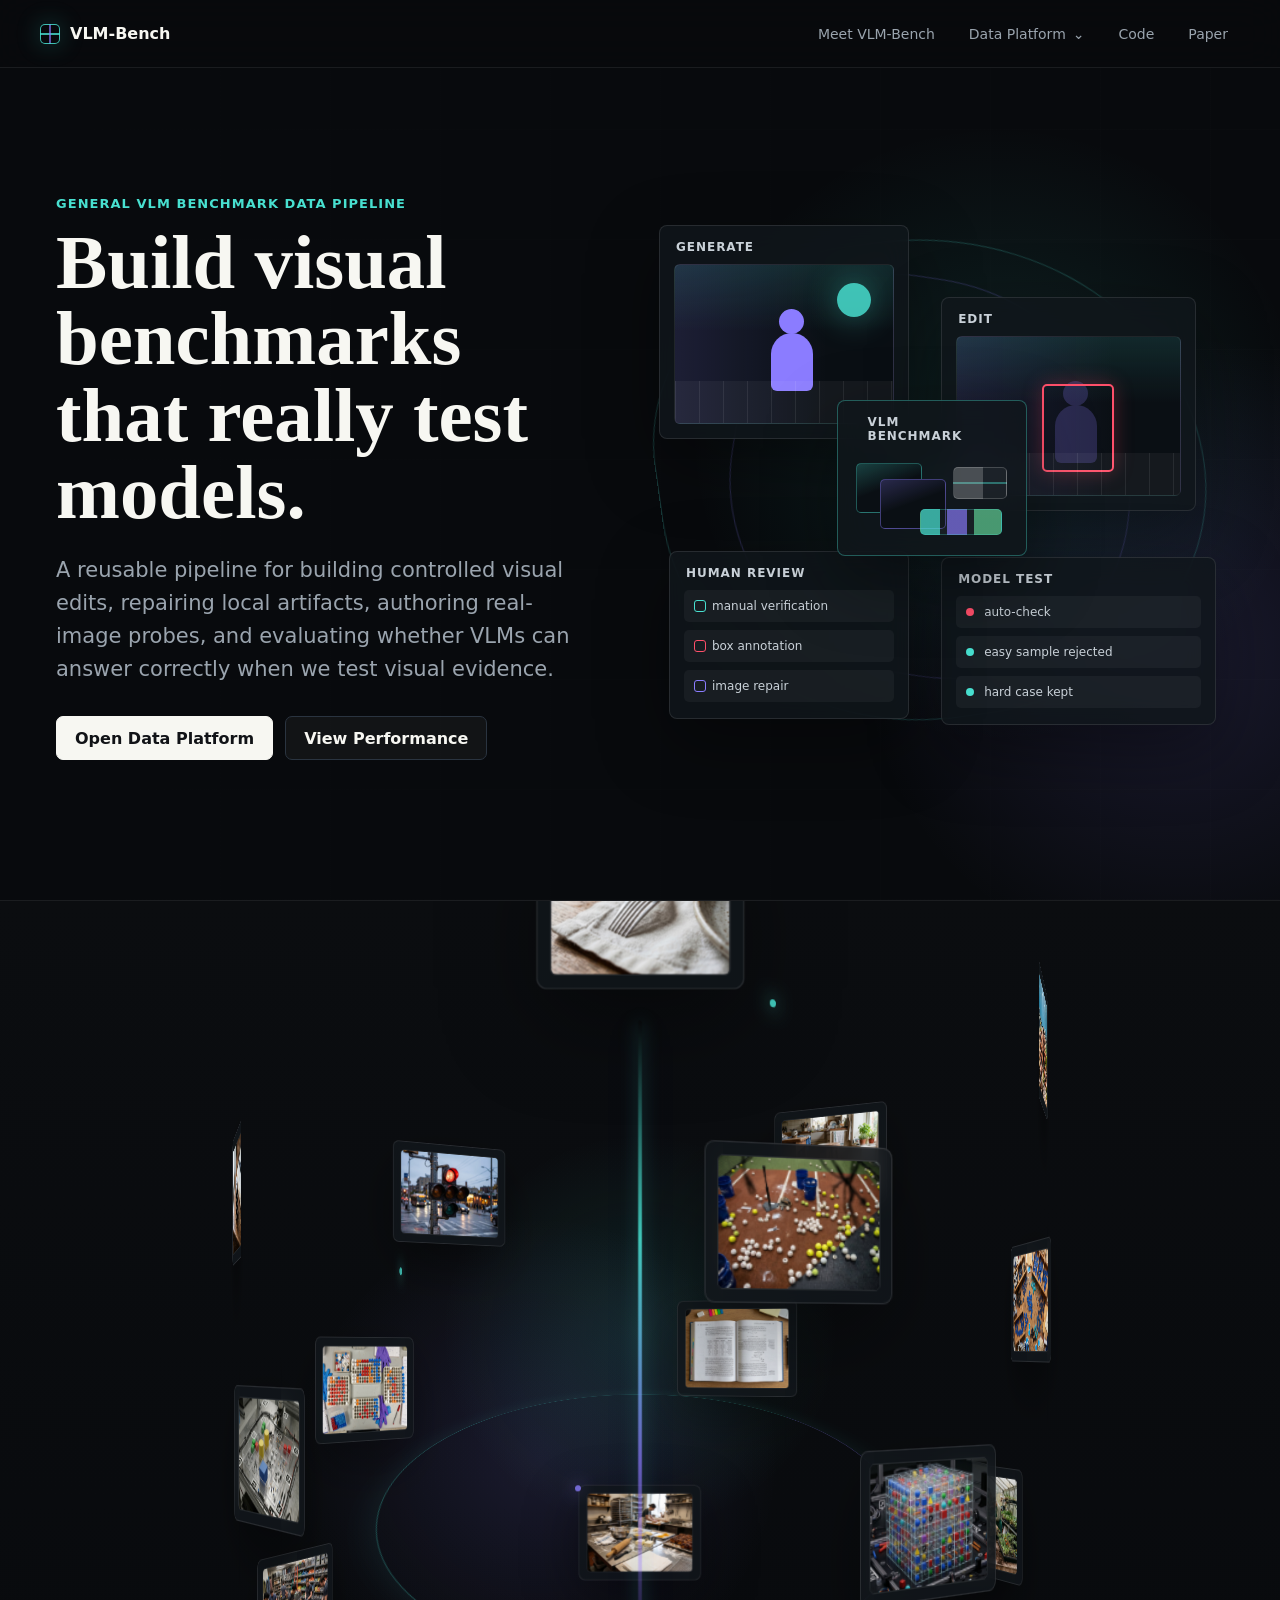
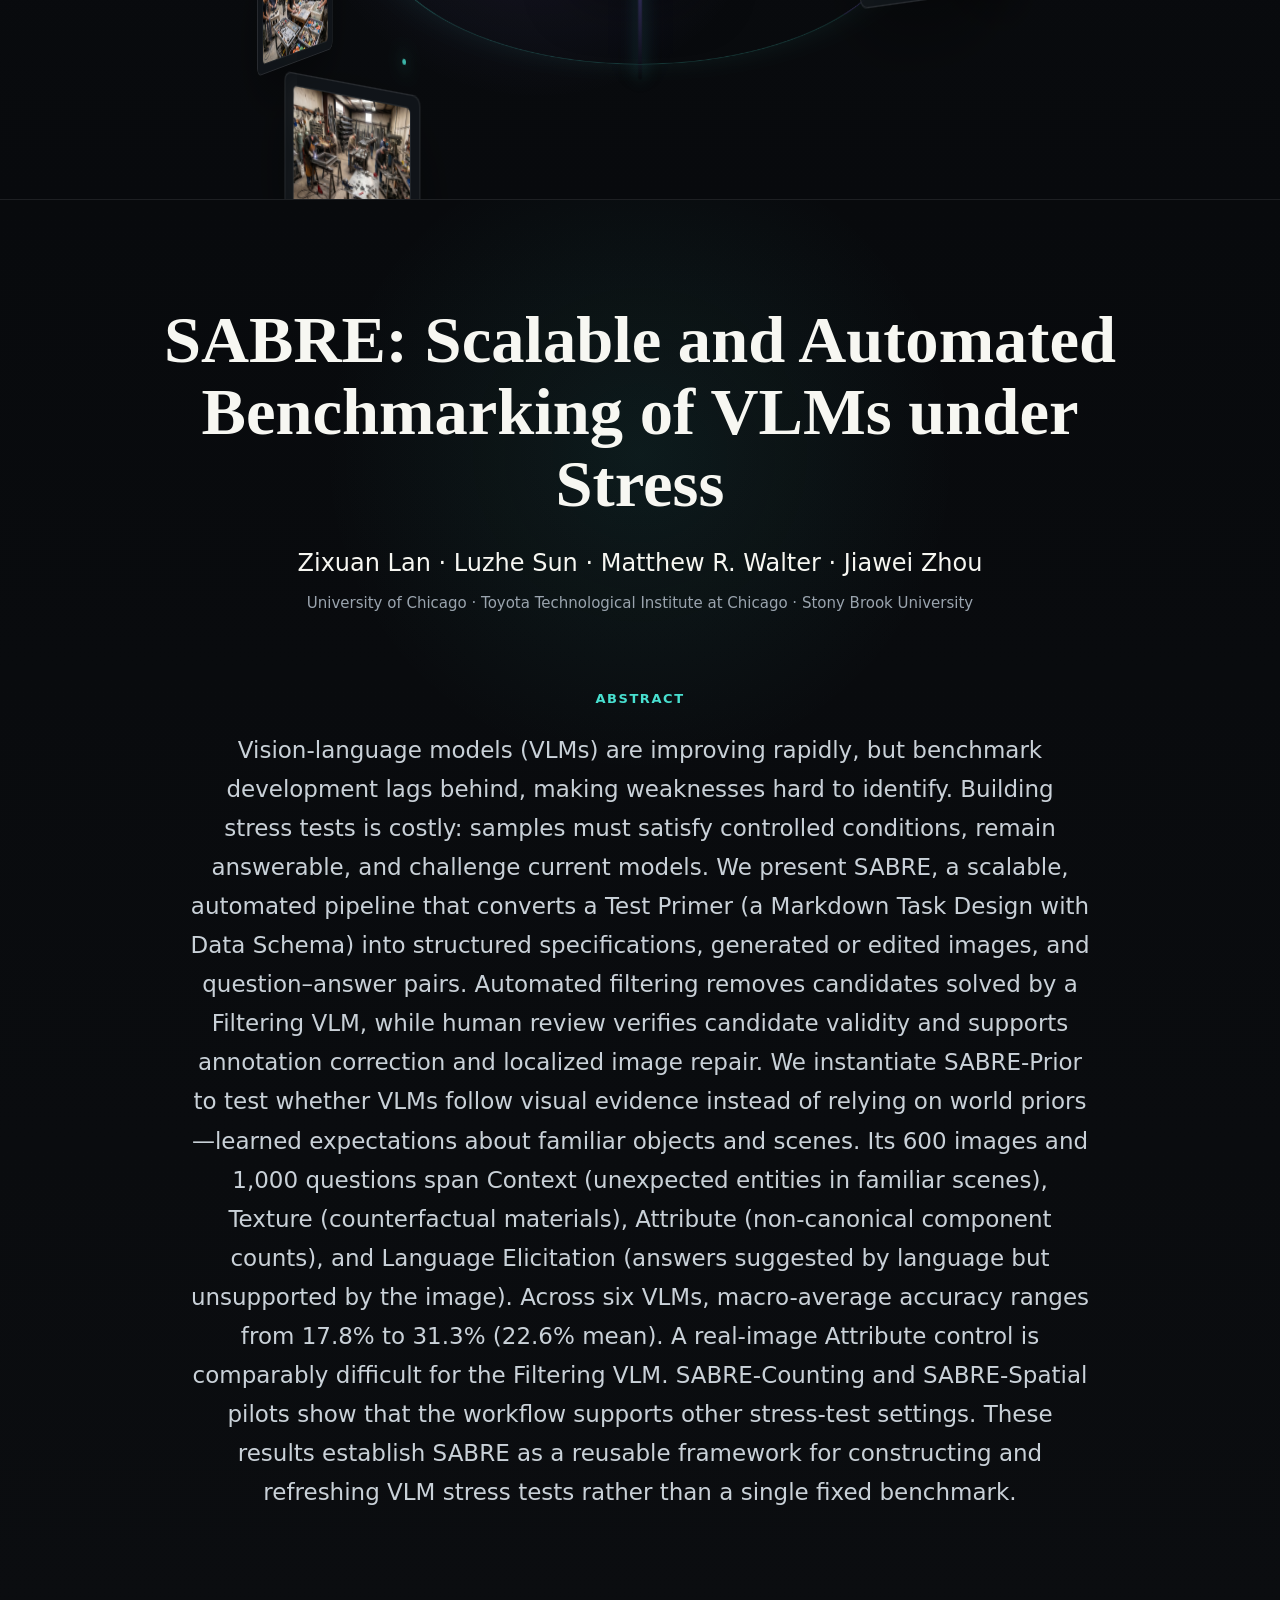
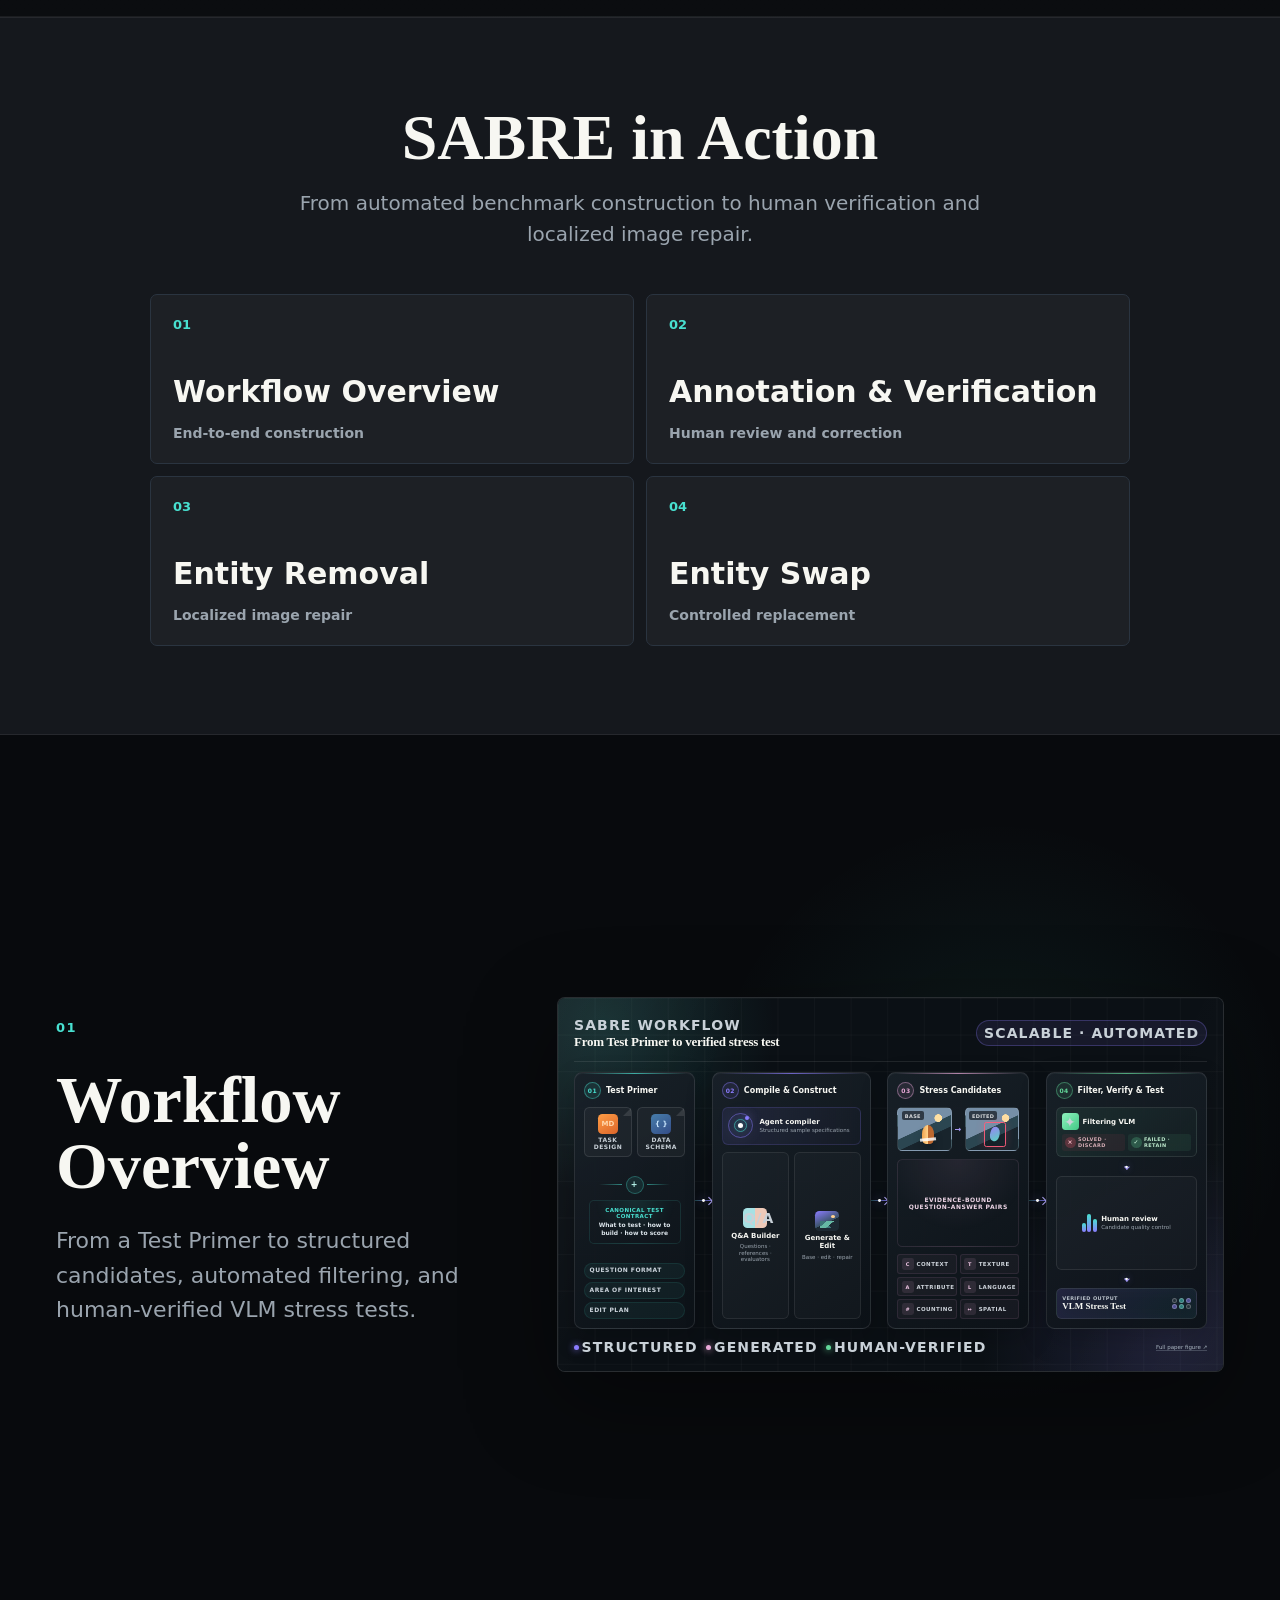
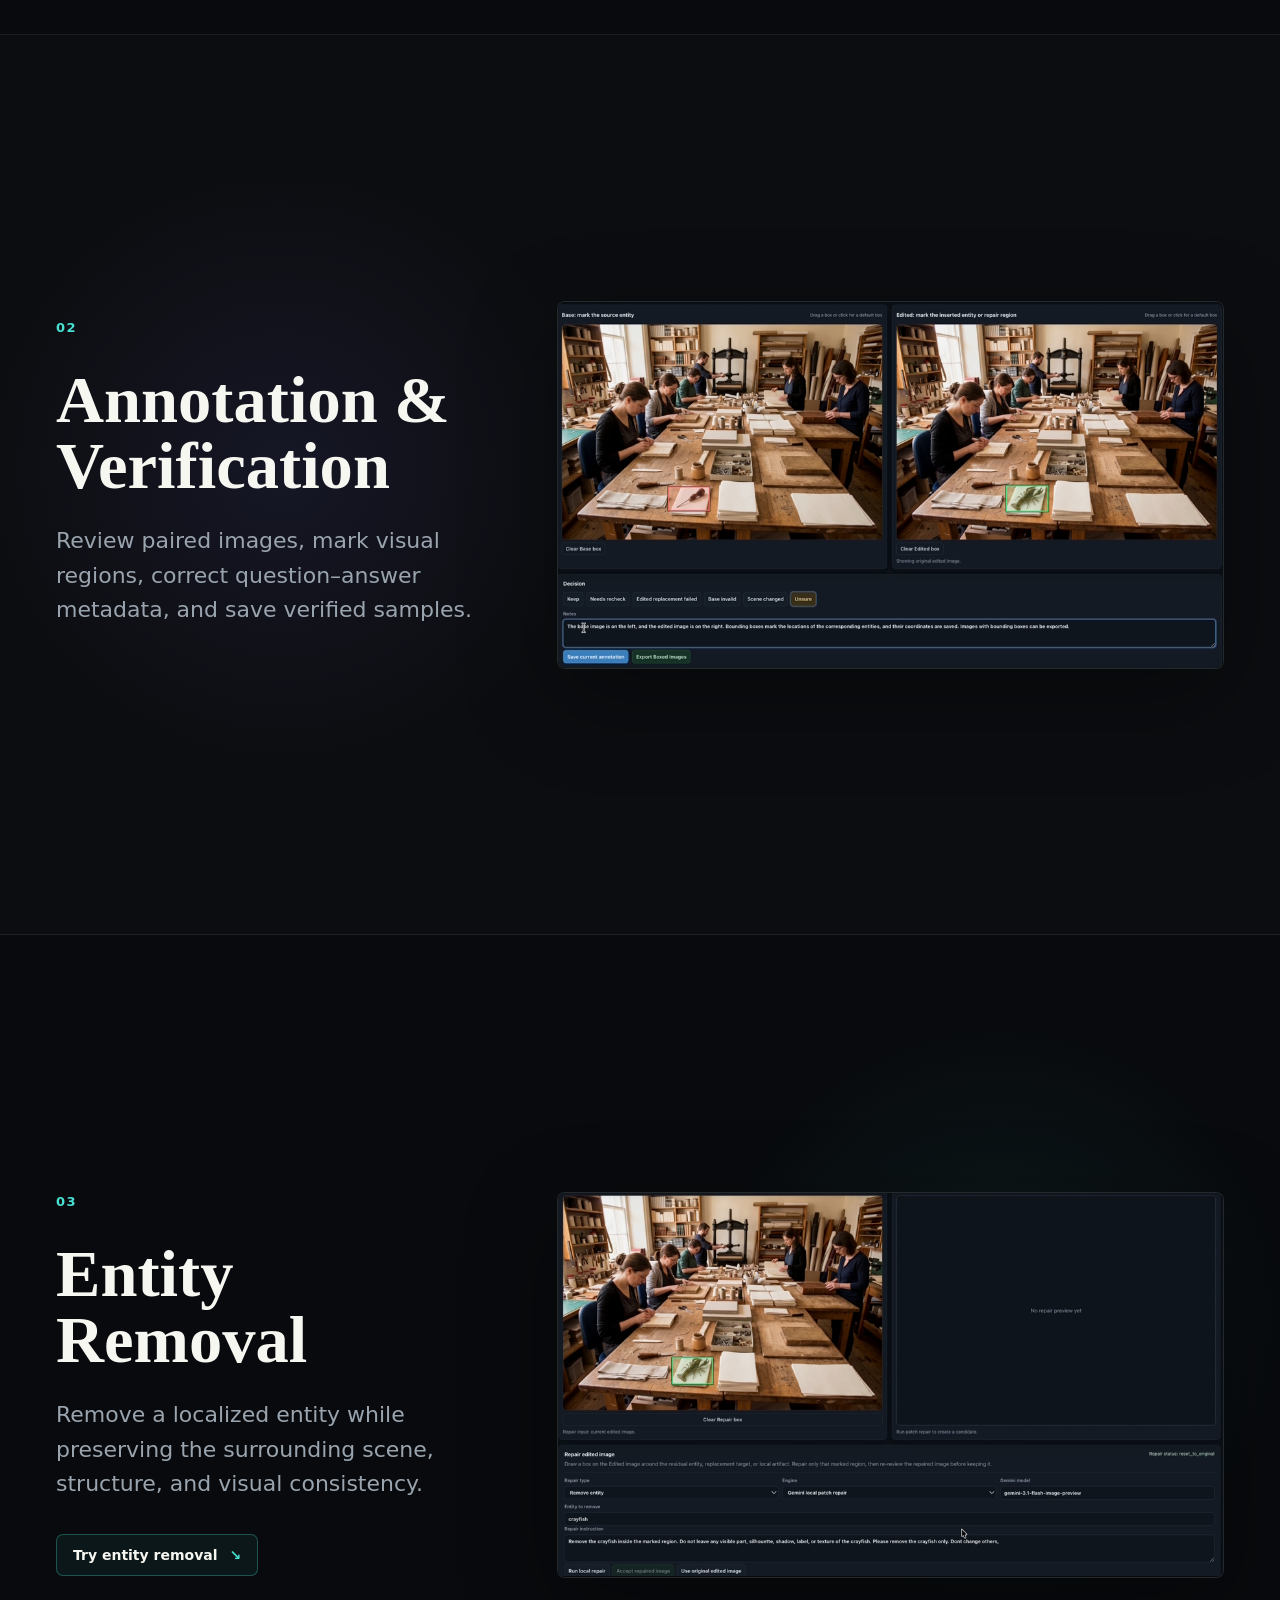
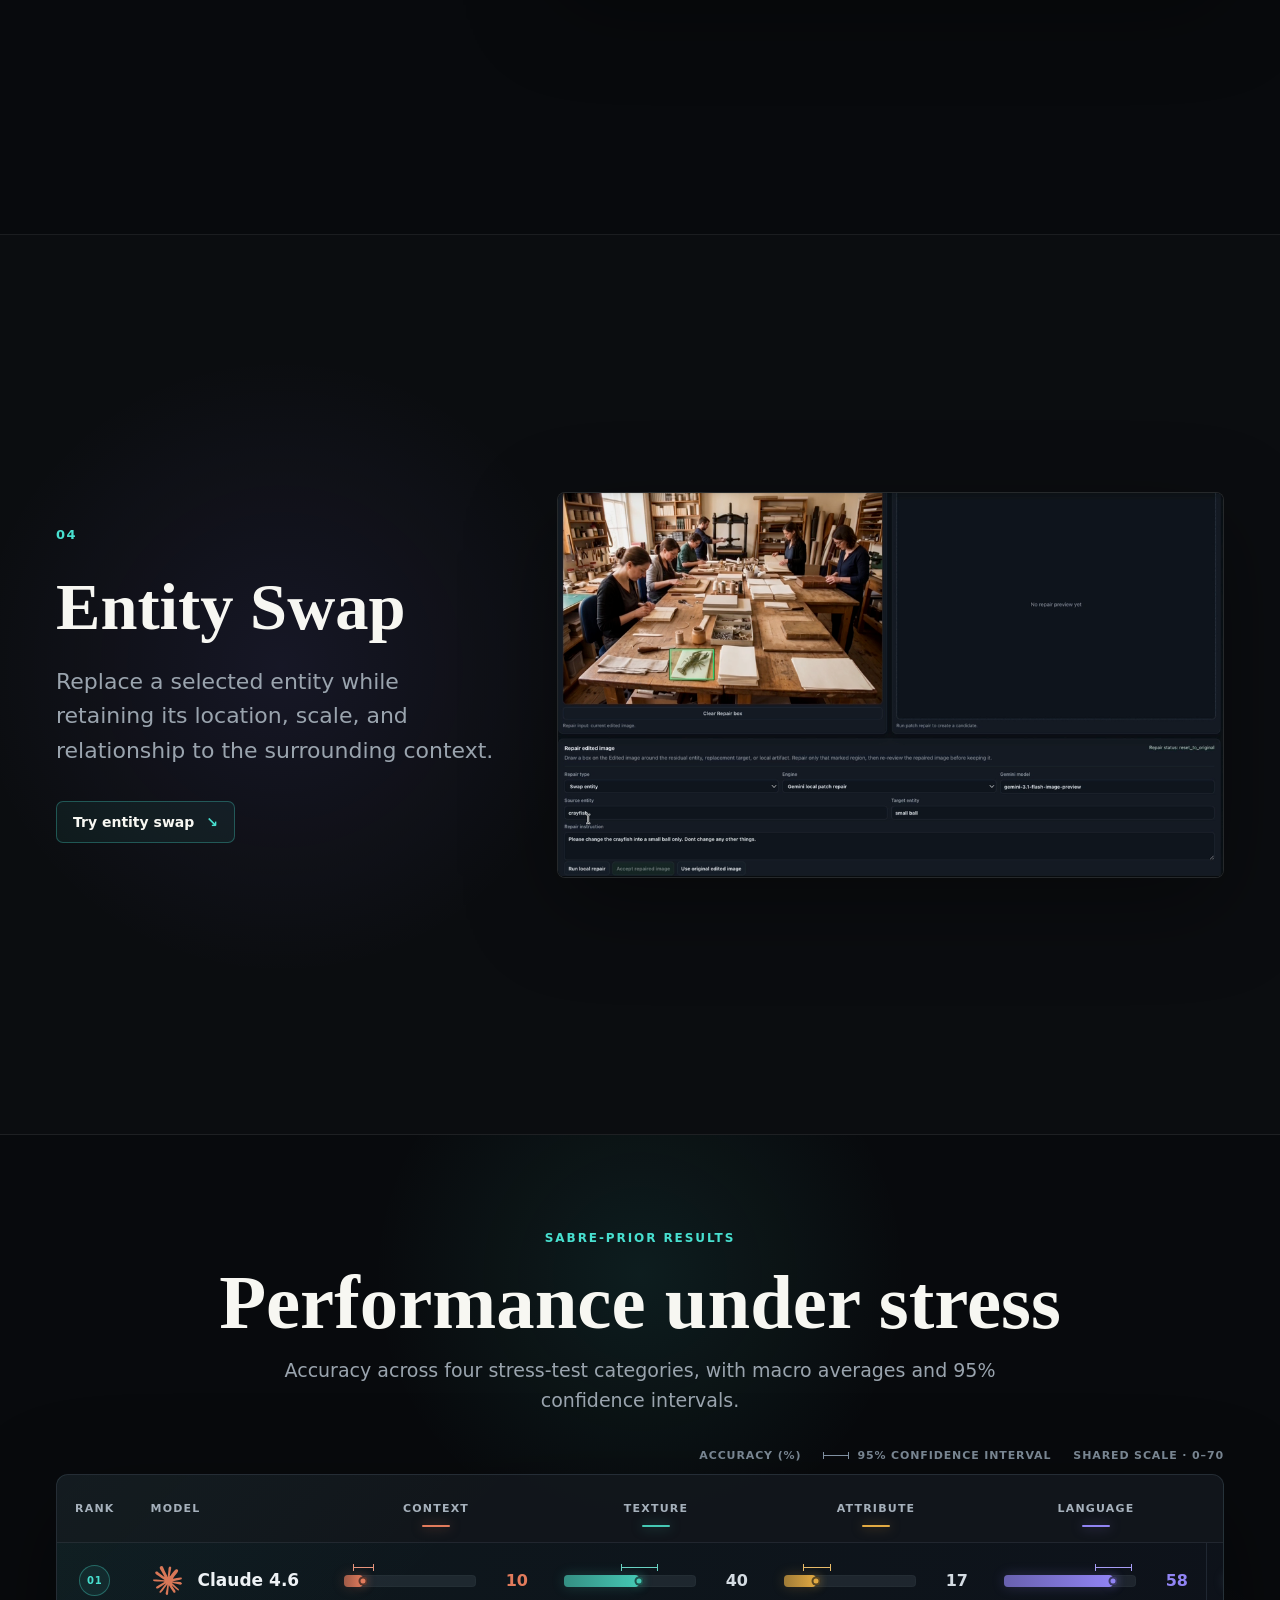
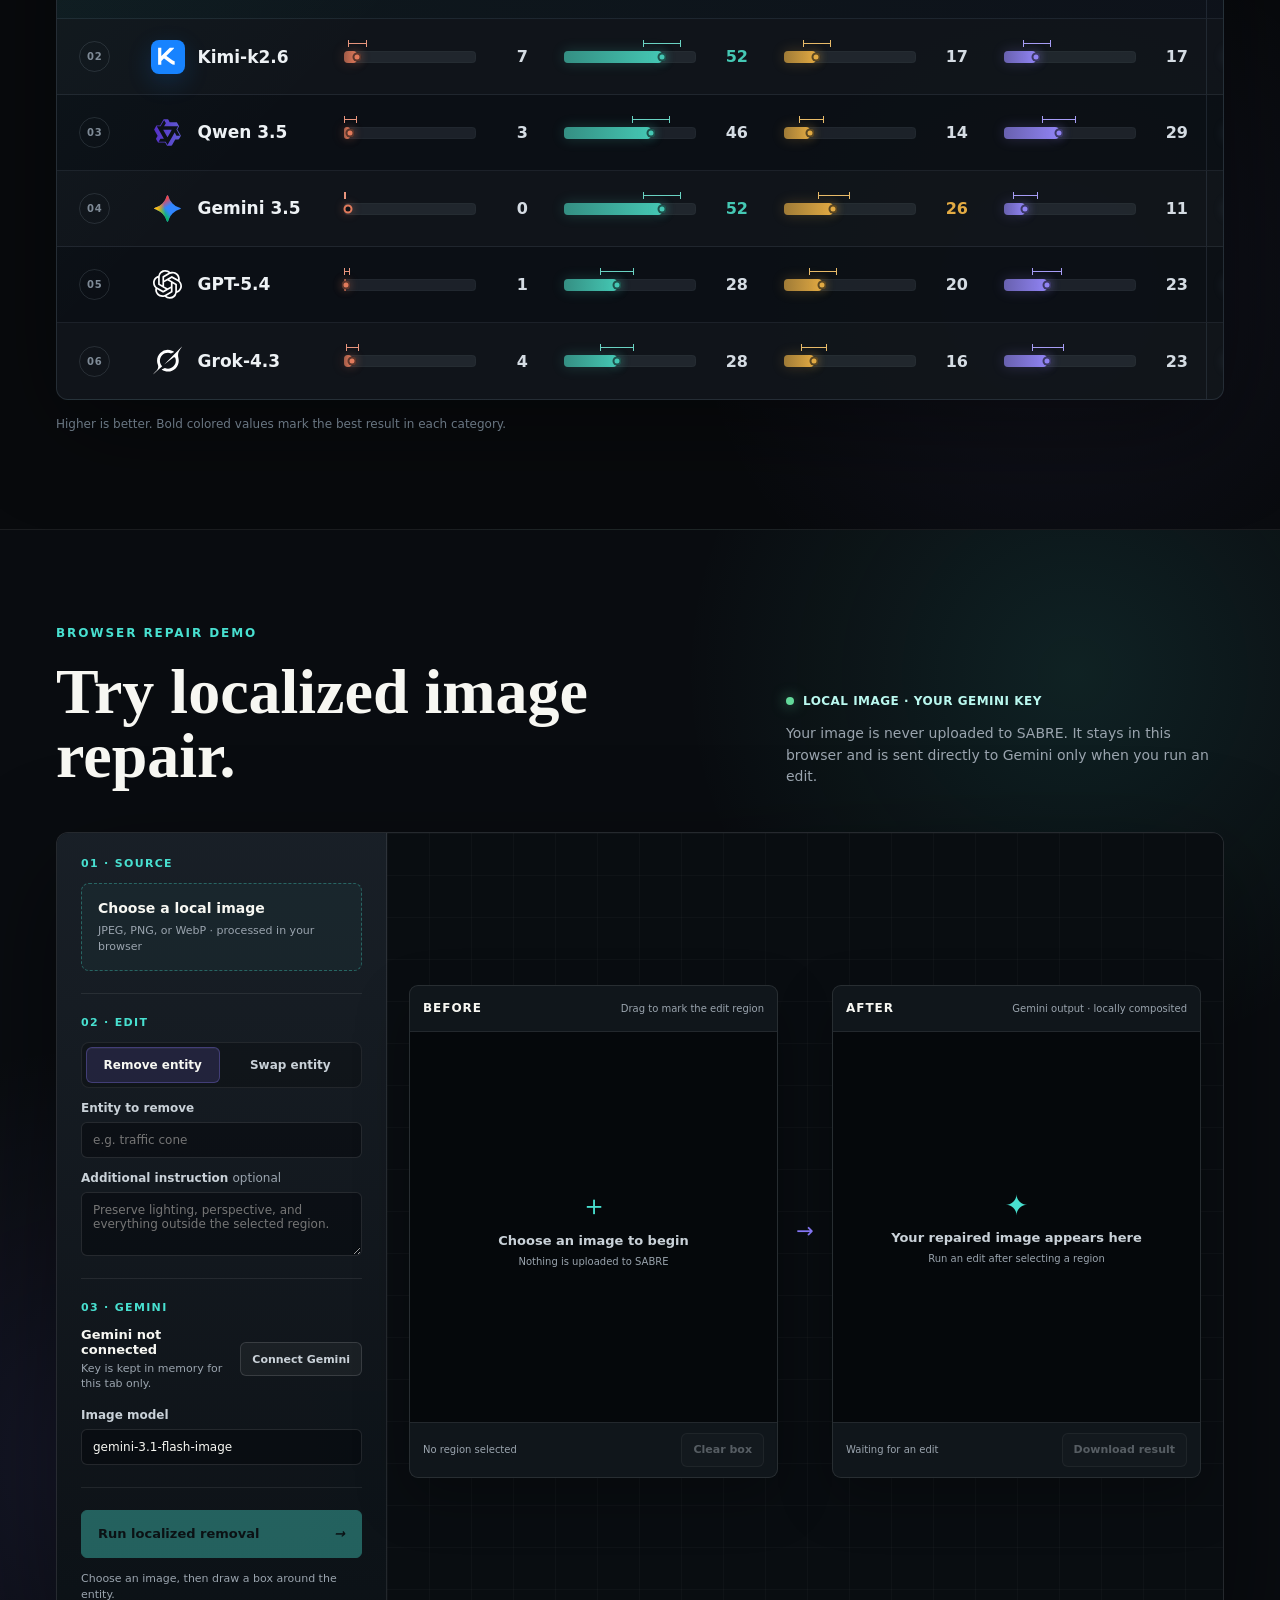
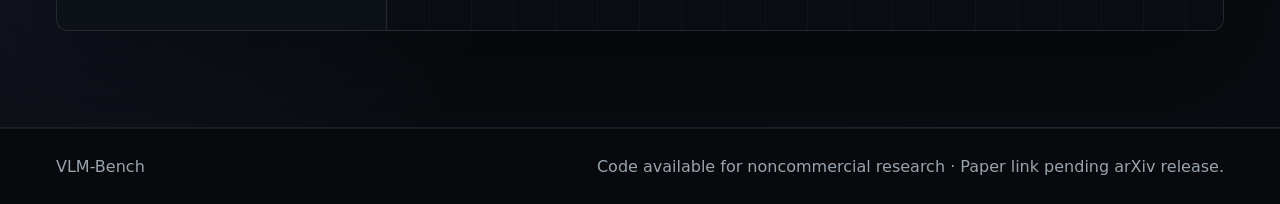
==== commit b0afaae8: "Adopt PolyForm noncommercial license" ====
--- a/website/index.html
+++ b/website/index.html
@@ -666,7 +666,7 @@
 
     <footer class="site-footer">
       <span>VLM-Bench</span>
-      <span>Open-source code is available now · Paper link pending arXiv release.</span>
+      <span>Code available for noncommercial research · Paper link pending arXiv release.</span>
     </footer>
 
     <dialog class="gemini-dialog" id="gemini-key-dialog" aria-labelledby="gemini-dialog-title">
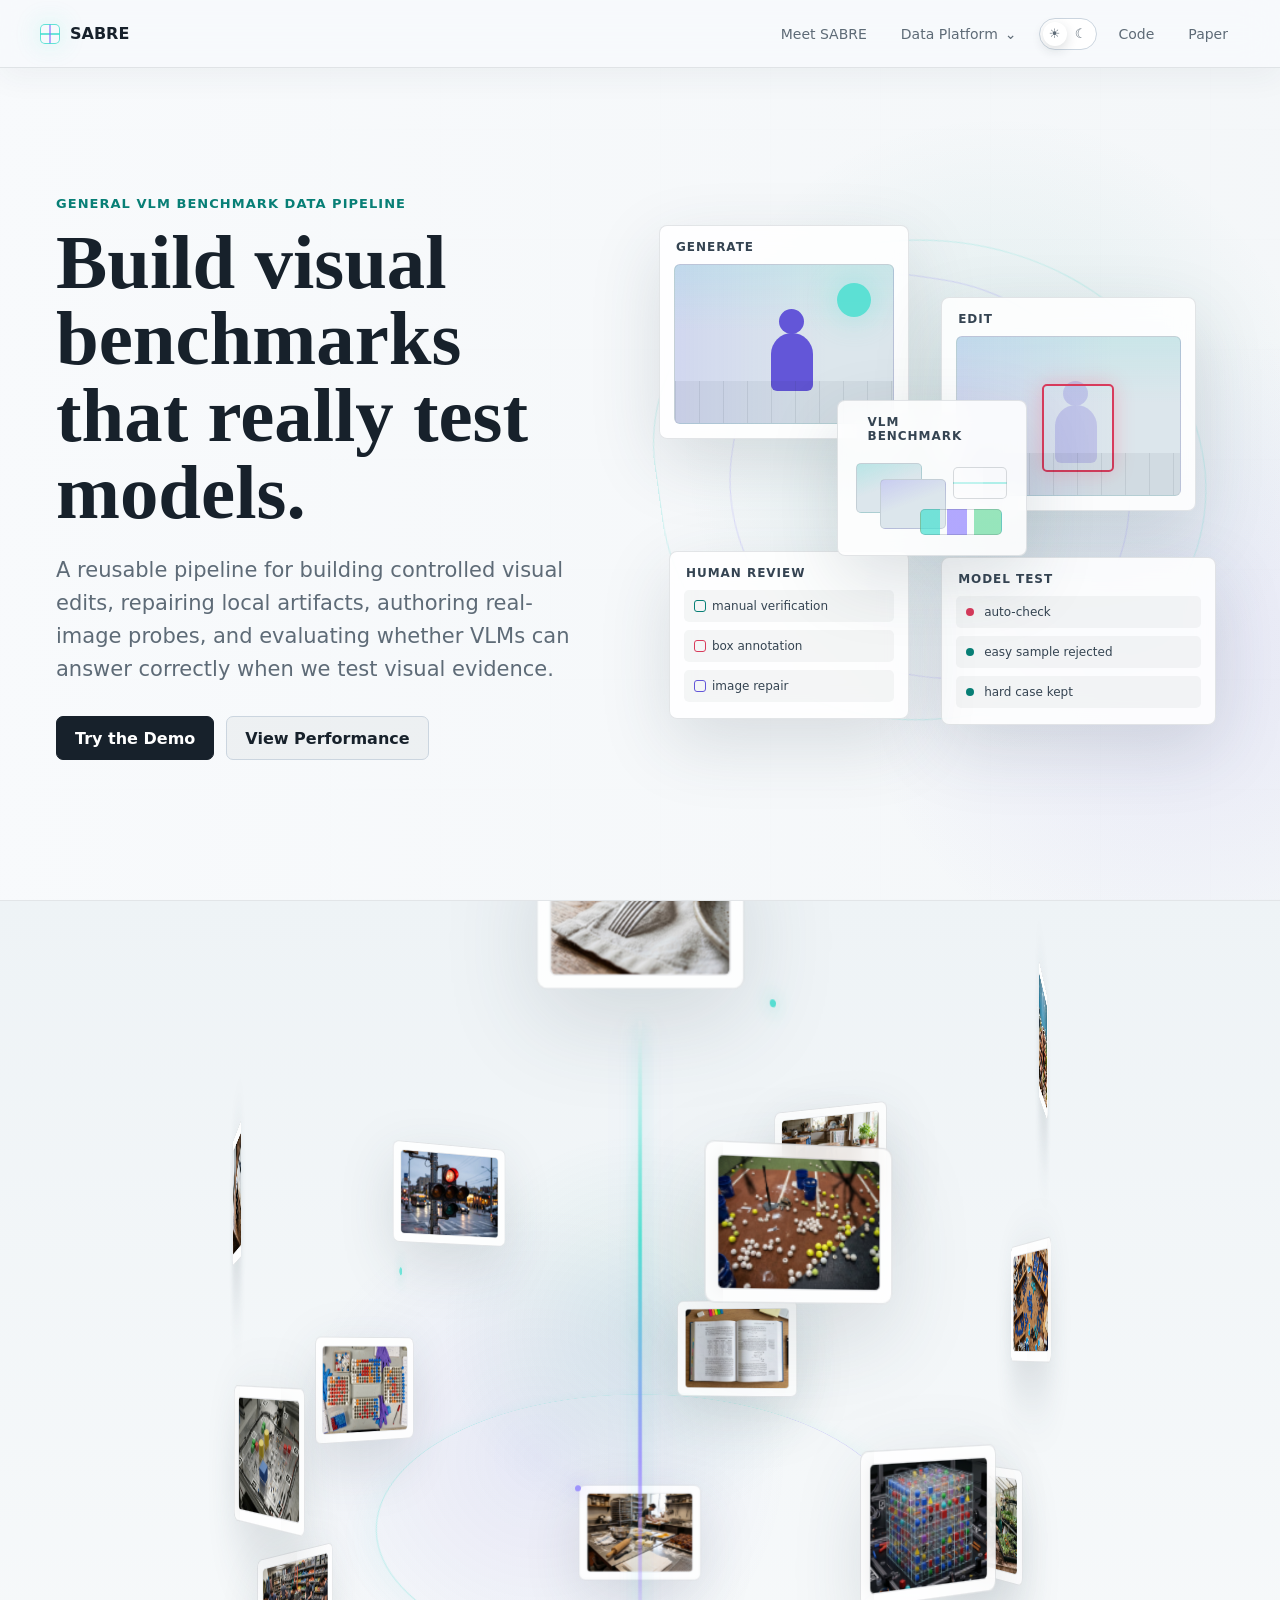
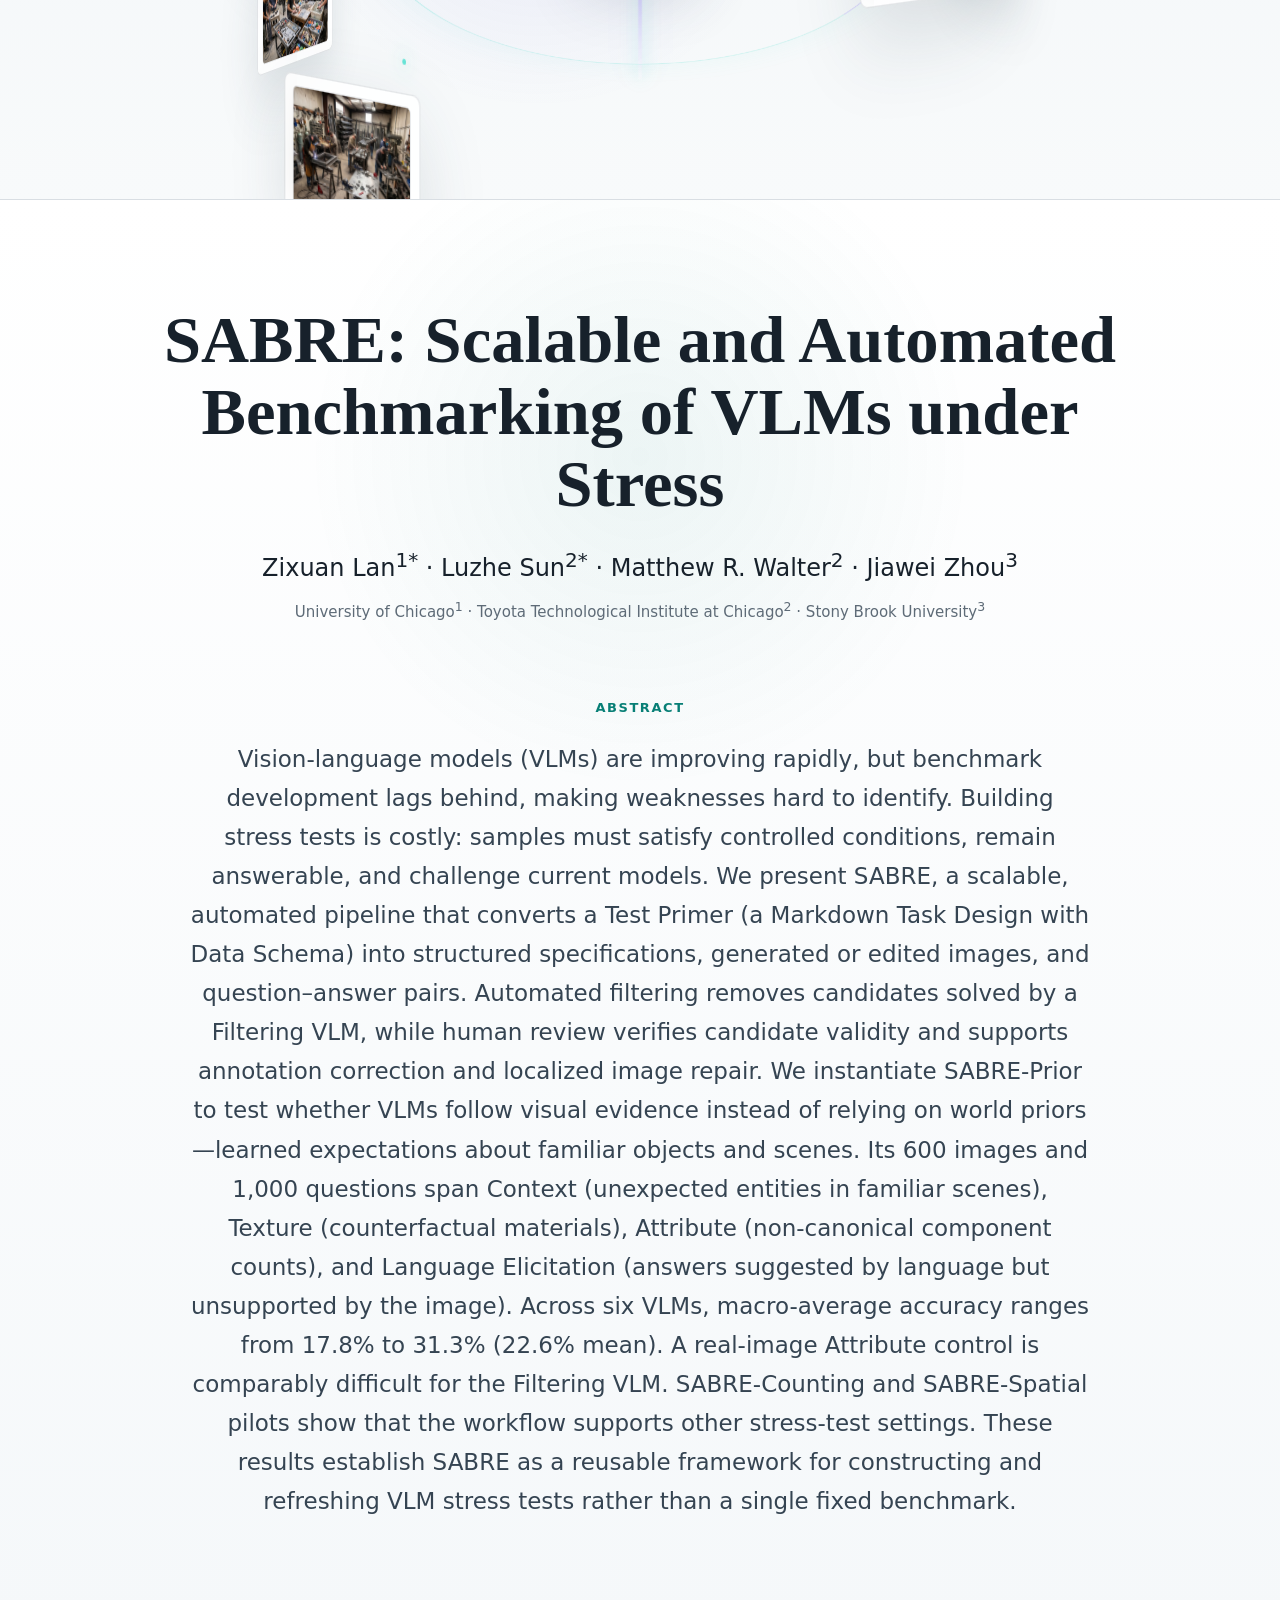
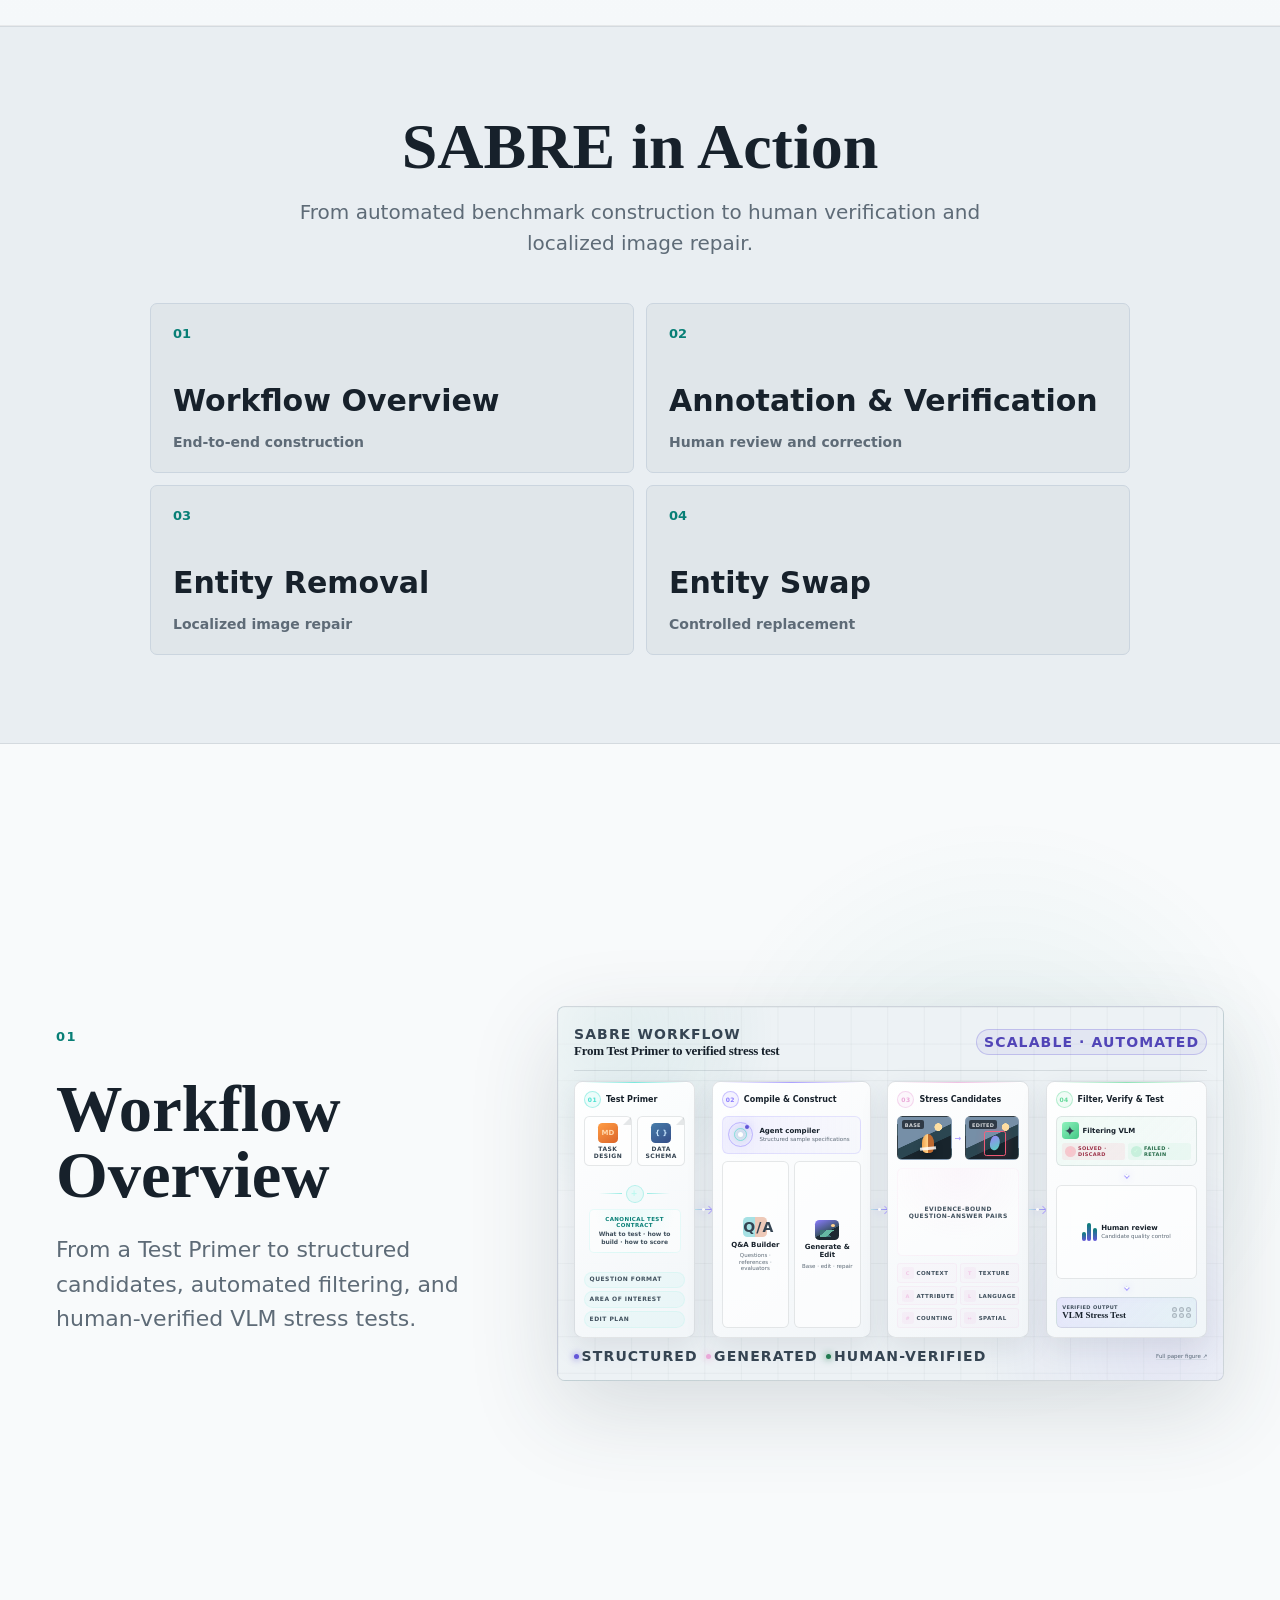
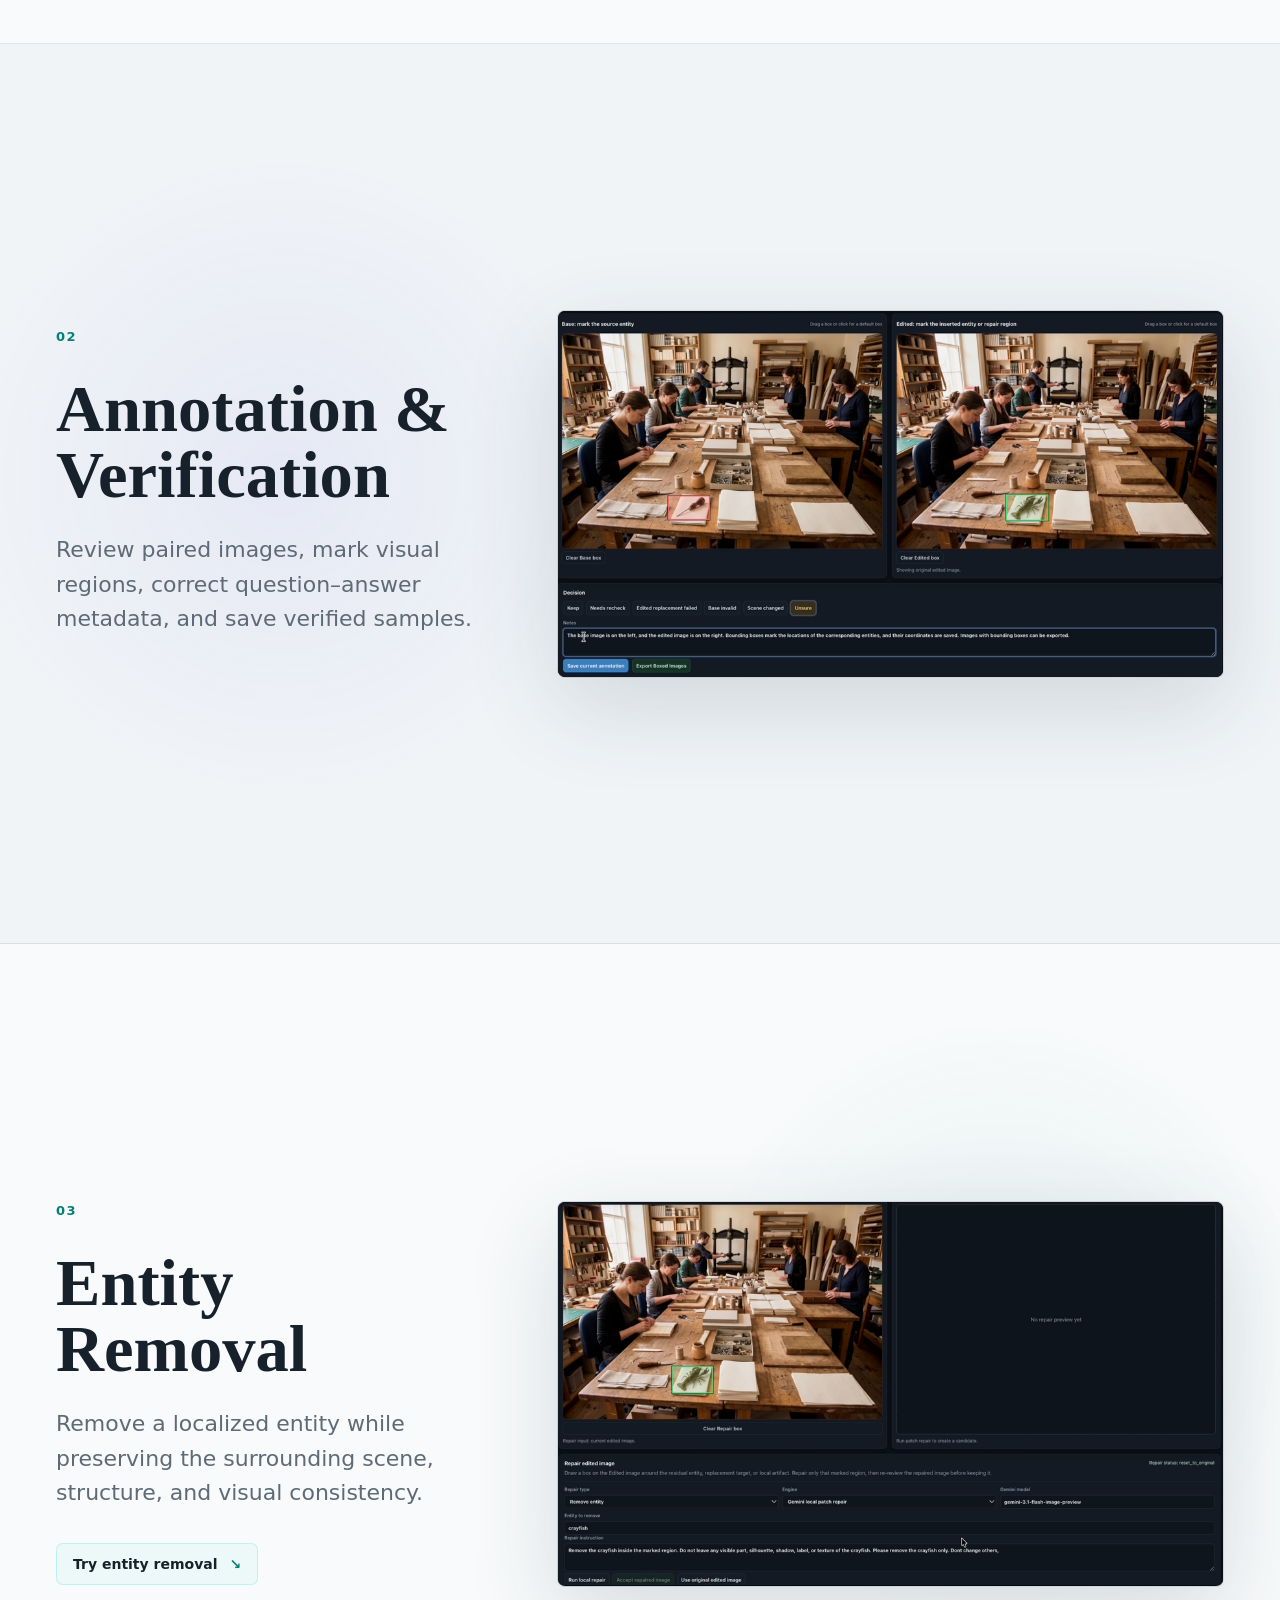
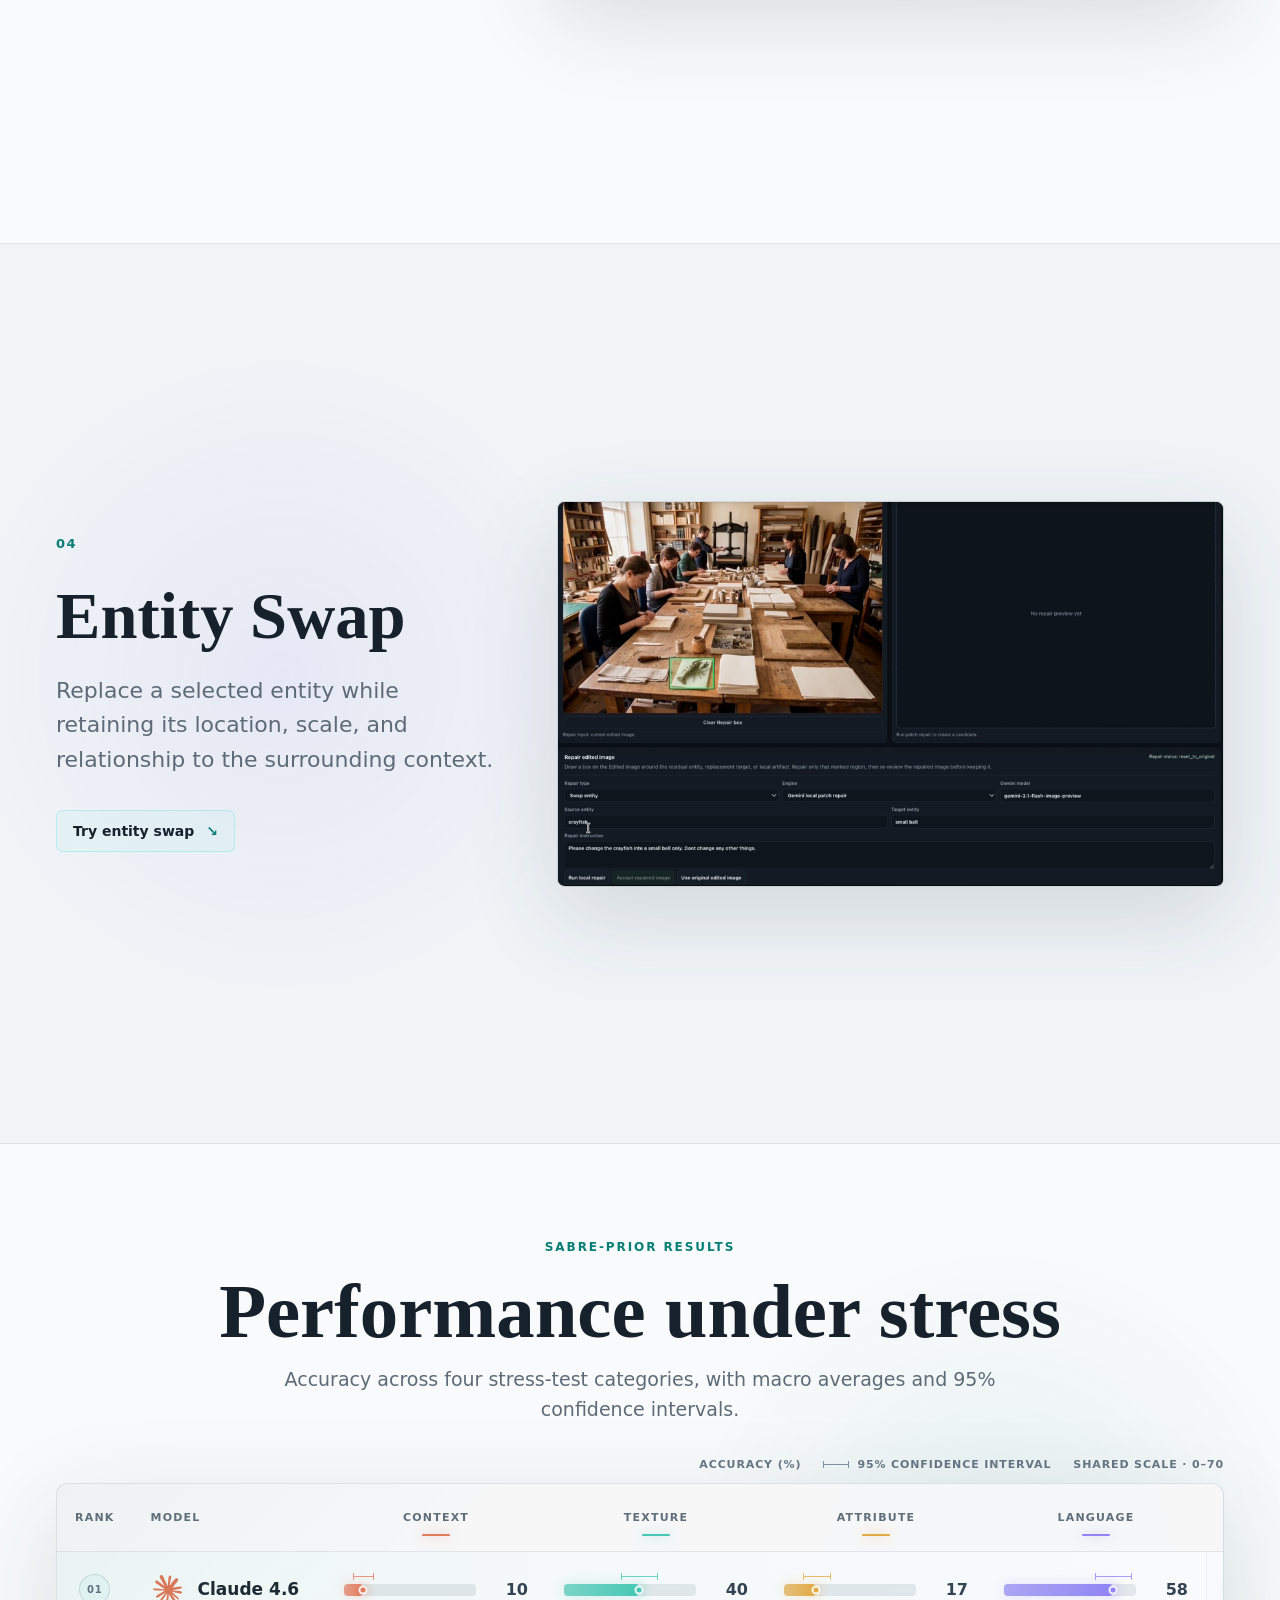
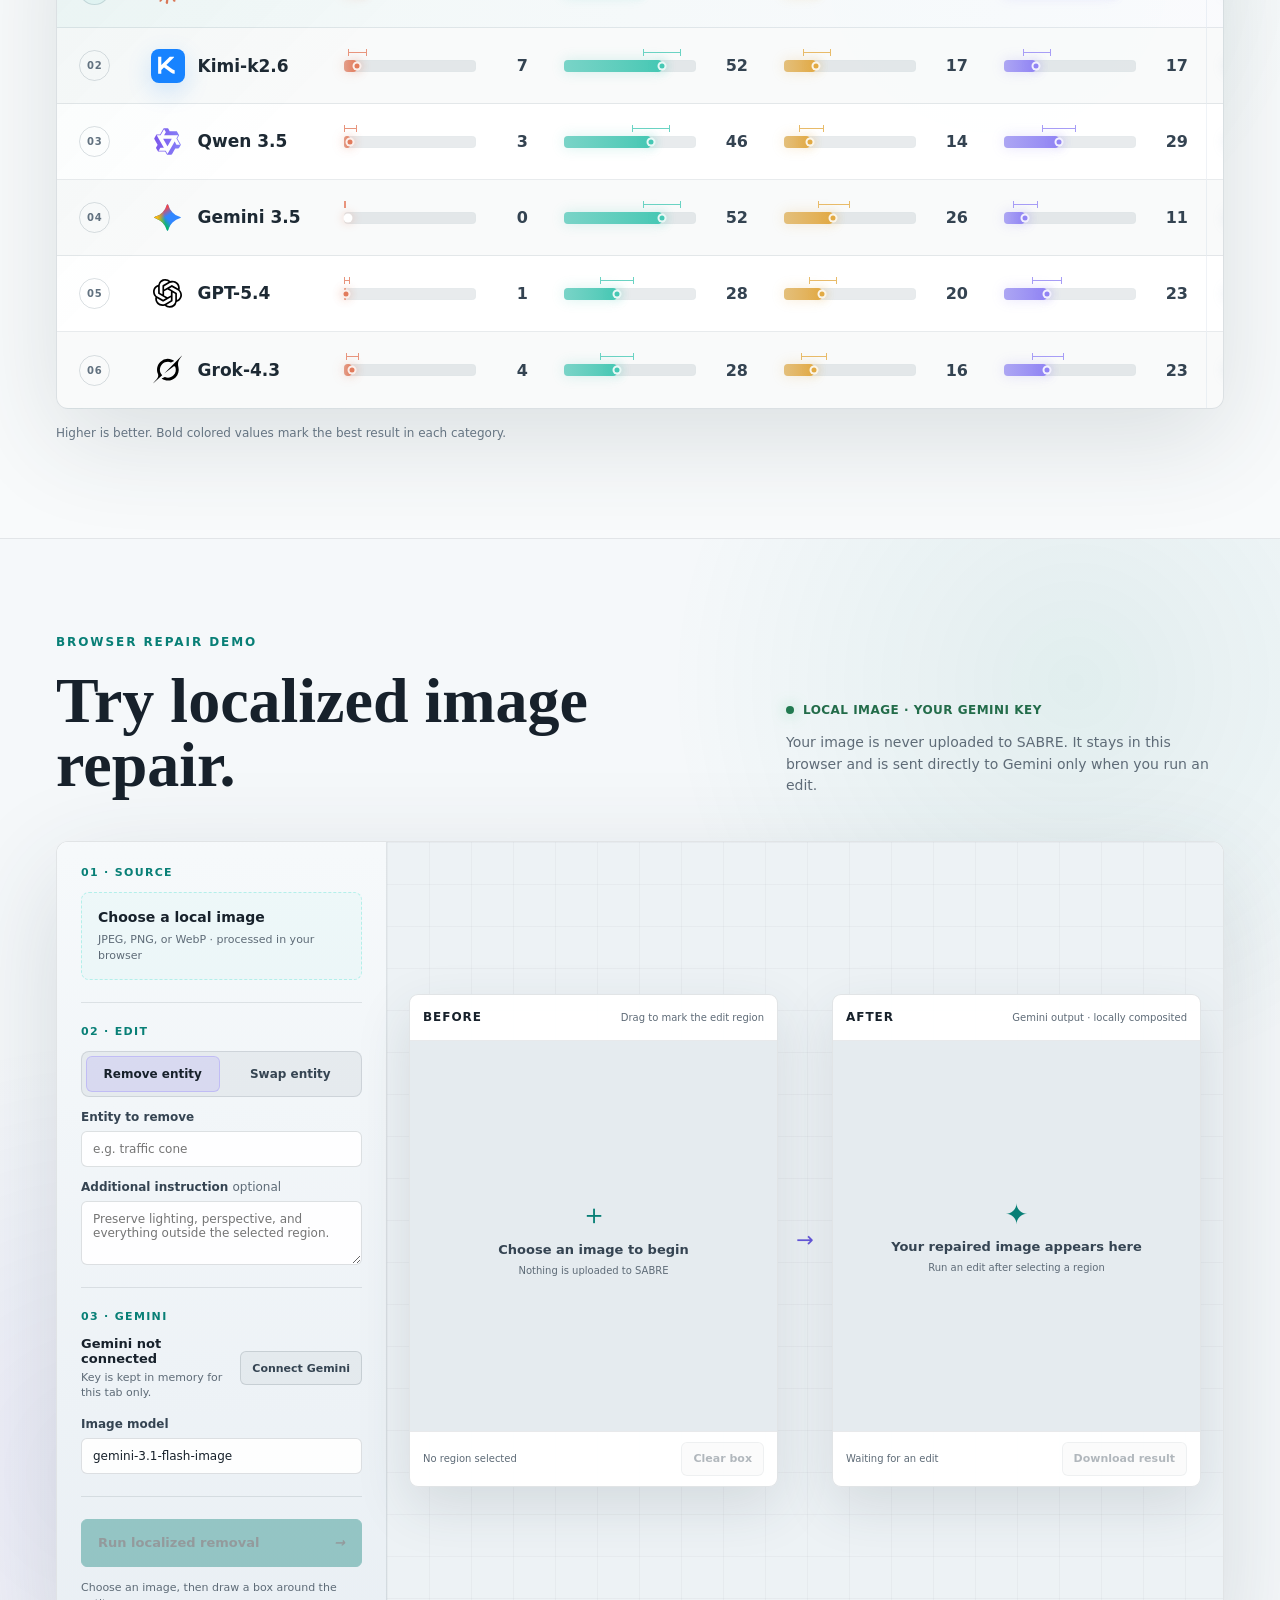
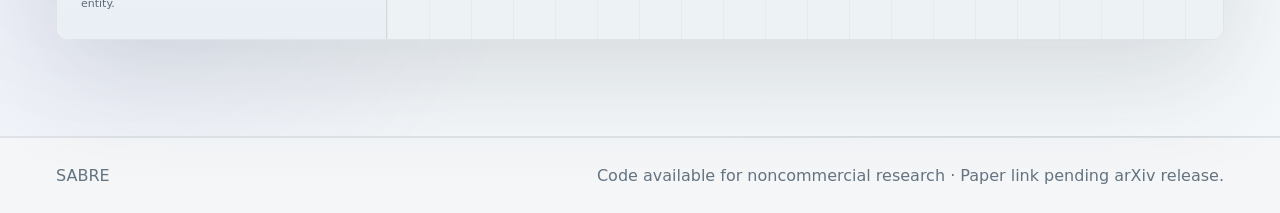
==== commit 374c2cdc: "Polish SABRE website presentation" ====
--- a/website/index.html
+++ b/website/index.html
@@ -4,17 +4,19 @@
     <meta charset="utf-8">
     <meta name="viewport" content="width=device-width, initial-scale=1">
     <meta http-equiv="Content-Security-Policy" content="default-src 'self'; img-src 'self' data: blob:; media-src 'self'; script-src 'self'; style-src 'self' 'unsafe-inline'; connect-src https://generativelanguage.googleapis.com; object-src 'none'; base-uri 'self'; form-action 'none'">
-    <title>Meet VLM-Bench</title>
-    <link rel="stylesheet" href="./styles.css?v=browser-repair-2">
+    <meta id="theme-color" name="theme-color" content="#080a0d">
+    <title>SABRE</title>
+    <script src="./theme.js?v=light-mode-1"></script>
+    <link rel="stylesheet" href="./styles.css?v=light-mode-1">
   </head>
   <body>
     <header class="site-header">
-      <a class="brand" href="#meet" aria-label="Meet VLM-Bench home">
+      <a class="brand" href="#meet" aria-label="SABRE home">
         <span class="brand-mark"></span>
-        <span>VLM-Bench</span>
+        <span>SABRE</span>
       </a>
       <nav class="top-nav" aria-label="Primary navigation">
-        <a href="#meet">Meet VLM-Bench</a>
+        <a href="#meet">Meet SABRE</a>
         <div class="nav-menu">
           <button class="nav-menu-button" type="button" aria-haspopup="true" aria-expanded="false">
             Data Platform
@@ -32,6 +34,10 @@
             </div>
           </div>
         </div>
+        <button class="theme-toggle" id="theme-toggle" type="button" aria-label="Switch to light mode" aria-pressed="false" title="Switch to light mode">
+          <span class="theme-toggle-icon" aria-hidden="true">☀</span>
+          <span class="theme-toggle-icon" aria-hidden="true">☾</span>
+        </button>
         <a href="https://github.com/Zesearch/vlm-SABRE" target="_blank" rel="noreferrer">Code</a>
         <a href="https://arxiv.org/" target="_blank" rel="noreferrer">Paper</a>
       </nav>
@@ -48,12 +54,12 @@
             VLMs can answer correctly when we test visual evidence.
           </p>
           <div class="hero-actions" aria-label="Primary actions">
-            <a class="button primary" href="#platform">Open Data Platform</a>
+            <a class="button primary" href="#repair-demo">Try the Demo</a>
             <a class="button secondary" href="#performance">View Performance</a>
           </div>
         </div>
 
-        <div class="hero-visual" aria-label="VLM-Bench platform preview">
+        <div class="hero-visual" aria-label="SABRE platform preview">
           <div class="pipeline-visual">
             <div class="pipeline-orbit" aria-hidden="true"></div>
             <div class="stage-card stage-generate">
@@ -134,9 +140,13 @@
       <section class="paper-section" id="paper">
         <div class="paper-inner">
           <h2>SABRE: Scalable and Automated Benchmarking of VLMs under Stress</h2>
-          <p class="paper-authors">Zixuan Lan · Luzhe Sun · Matthew R. Walter · Jiawei Zhou</p>
+          <p class="paper-authors">
+            Zixuan Lan<sup>1*</sup> · Luzhe Sun<sup>2*</sup> · Matthew R. Walter<sup>2</sup> · Jiawei Zhou<sup>3</sup>
+          </p>
           <p class="paper-affiliations">
-            University of Chicago · Toyota Technological Institute at Chicago · Stony Brook University
+            University of Chicago<sup>1</sup> ·
+            Toyota Technological Institute at Chicago<sup>2</sup> ·
+            Stony Brook University<sup>3</sup>
           </p>
           <h3>Abstract</h3>
           <p class="paper-abstract">
@@ -172,28 +182,28 @@
         </div>
 
         <div class="platform-actions platform-overview-grid" aria-label="SABRE workflow demonstrations">
-          <a class="platform-button" href="../src/vlmbench/web/authoring_app/static/index.html">
+          <a class="platform-button" href="#generation-pipeline">
             <span>01</span>
             <strong>
               Workflow Overview
             </strong>
             <em>End-to-end construction</em>
           </a>
-          <a class="platform-button" href="../src/vlmbench/web/authoring_app/static/index.html">
+          <a class="platform-button" href="#annotation-tool">
             <span>02</span>
             <strong>
               Annotation &amp; Verification
             </strong>
             <em>Human review and correction</em>
           </a>
-          <a class="platform-button" href="../src/vlmbench/web/authoring_app/static/index.html">
+          <a class="platform-button" href="#entity-removal">
             <span>03</span>
             <strong>
               Entity Removal
             </strong>
             <em>Localized image repair</em>
           </a>
-          <a class="platform-button" href="../src/vlmbench/web/authoring_app/static/index.html">
+          <a class="platform-button" href="#entity-swap">
             <span>04</span>
             <strong>
               Entity Swap
@@ -665,7 +675,7 @@
     </main>
 
     <footer class="site-footer">
-      <span>VLM-Bench</span>
+      <span>SABRE</span>
       <span>Code available for noncommercial research · Paper link pending arXiv release.</span>
     </footer>
 
--- a/website/styles.css
+++ b/website/styles.css
@@ -3617,3 +3617,469 @@
     transition-duration: 0.001ms !important;
   }
 }
+
+/* Color theme control */
+.theme-toggle {
+  position: relative;
+  display: inline-flex;
+  align-items: center;
+  justify-content: space-between;
+  width: 58px;
+  height: 32px;
+  padding: 3px 6px;
+  color: var(--muted);
+  border: 1px solid var(--line);
+  border-radius: 999px;
+  background: var(--panel);
+  font: inherit;
+  cursor: pointer;
+  isolation: isolate;
+}
+
+.theme-toggle::before {
+  content: "";
+  position: absolute;
+  top: 3px;
+  left: 3px;
+  z-index: -1;
+  width: 24px;
+  height: 24px;
+  border-radius: 50%;
+  background: var(--panel-strong);
+  box-shadow: 0 4px 12px rgba(0, 0, 0, 0.22);
+  transform: translateX(26px);
+  transition: transform 180ms ease, background 180ms ease, box-shadow 180ms ease;
+}
+
+.theme-toggle:hover,
+.theme-toggle:focus-visible {
+  color: var(--text);
+  border-color: color-mix(in srgb, var(--accent) 55%, var(--line));
+}
+
+.theme-toggle:focus-visible {
+  outline: 3px solid color-mix(in srgb, var(--accent) 22%, transparent);
+  outline-offset: 2px;
+}
+
+.theme-toggle-icon {
+  display: grid;
+  width: 18px;
+  height: 18px;
+  place-items: center;
+  font-size: 13px;
+  line-height: 1;
+}
+
+html[data-theme="light"] {
+  color-scheme: light;
+  --bg: #f4f6f8;
+  --panel: #ffffff;
+  --panel-strong: #e8edf2;
+  --line: #cbd5df;
+  --text: #17212b;
+  --muted: #5e6b77;
+  --soft: #354452;
+  --accent: #087f76;
+  --accent-2: #6356d8;
+  --repair: #d83b5c;
+  --success: #217a50;
+  --cyan: #078e83;
+}
+
+html[data-theme="light"] .theme-toggle::before {
+  background: #ffffff;
+  box-shadow: 0 4px 12px rgba(33, 46, 58, 0.16);
+  transform: translateX(0);
+}
+
+html[data-theme="light"] .site-header {
+  background: rgba(248, 250, 252, 0.9);
+  border-bottom-color: rgba(30, 47, 61, 0.11);
+  box-shadow: 0 10px 30px rgba(45, 61, 74, 0.05);
+}
+
+html[data-theme="light"] .mega-menu {
+  background: rgba(255, 255, 255, 0.98);
+  border-color: rgba(30, 47, 61, 0.12);
+  box-shadow: 0 24px 70px rgba(45, 61, 74, 0.16);
+}
+
+html[data-theme="light"] .mega-label,
+html[data-theme="light"] .performance-meta,
+html[data-theme="light"] .performance-note,
+html[data-theme="light"] .pipeline-diagram-footer {
+  color: #657482;
+}
+
+html[data-theme="light"] .hero {
+  background:
+    radial-gradient(circle at 78% 44%, rgba(8, 127, 118, 0.1), transparent 29%),
+    radial-gradient(circle at 92% 70%, rgba(99, 86, 216, 0.1), transparent 25%),
+    linear-gradient(90deg, rgba(248, 250, 252, 0.98), rgba(244, 247, 249, 0.82)),
+    repeating-linear-gradient(0deg, rgba(29, 47, 61, 0.035) 0 1px, transparent 1px 110px),
+    repeating-linear-gradient(90deg, rgba(29, 47, 61, 0.03) 0 1px, transparent 1px 110px);
+}
+
+html[data-theme="light"] .button.primary {
+  color: #ffffff;
+  background: var(--text);
+}
+
+html[data-theme="light"] .button.secondary,
+html[data-theme="light"] .platform-button,
+html[data-theme="light"] .screening-list span,
+html[data-theme="light"] .review-checks span {
+  background: rgba(25, 45, 61, 0.045);
+}
+
+html[data-theme="light"] .stage-card,
+html[data-theme="light"] .sample-card {
+  border-color: rgba(30, 47, 61, 0.12);
+  background: rgba(255, 255, 255, 0.86);
+  box-shadow: 0 24px 70px rgba(49, 65, 78, 0.15);
+}
+
+html[data-theme="light"] .mini-image,
+html[data-theme="light"] .mark-image,
+html[data-theme="light"] .mock-photo {
+  border-color: rgba(30, 47, 61, 0.12);
+  background-color: #dce6ec;
+}
+
+html[data-theme="light"] .mini-image .surface {
+  background:
+    repeating-linear-gradient(90deg, rgba(30, 47, 61, 0.09) 0 1px, transparent 1px 24px),
+    rgba(30, 47, 61, 0.055);
+}
+
+html[data-theme="light"] .mark-question,
+html[data-theme="light"] .mark-score {
+  border-color: rgba(30, 47, 61, 0.17);
+}
+
+html[data-theme="light"] .preview-window {
+  box-shadow: 0 24px 80px rgba(45, 61, 74, 0.16);
+}
+
+html[data-theme="light"] .image-pane {
+  background: #edf1f4;
+}
+
+html[data-theme="light"] .sample-helix-section {
+  border-color: rgba(30, 47, 61, 0.1);
+  background:
+    radial-gradient(circle at 50% 48%, rgba(8, 127, 118, 0.1), transparent 25%),
+    radial-gradient(circle at 42% 62%, rgba(99, 86, 216, 0.1), transparent 27%),
+    linear-gradient(180deg, #eef3f6, #f8fafb);
+}
+
+html[data-theme="light"] .sample-card img {
+  border-color: rgba(30, 47, 61, 0.1);
+}
+
+html[data-theme="light"] .paper-section {
+  border-bottom-color: rgba(30, 47, 61, 0.1);
+  background:
+    radial-gradient(circle at 50% 18%, rgba(8, 127, 118, 0.07), transparent 25%),
+    linear-gradient(180deg, #ffffff, #f5f8fa);
+}
+
+html[data-theme="light"] .band {
+  background: #e9eef2;
+  border-block-color: rgba(30, 47, 61, 0.1);
+}
+
+html[data-theme="light"] .component-section,
+html[data-theme="light"] .performance-section {
+  border-bottom-color: rgba(30, 47, 61, 0.1);
+  background:
+    radial-gradient(circle at 78% 42%, rgba(8, 127, 118, 0.075), transparent 27%),
+    #f8fafb;
+}
+
+html[data-theme="light"] .component-section.alt {
+  background:
+    radial-gradient(circle at 22% 48%, rgba(99, 86, 216, 0.075), transparent 29%),
+    #f0f4f7;
+}
+
+html[data-theme="light"] .component-media {
+  border-color: rgba(30, 47, 61, 0.14);
+  background:
+    linear-gradient(135deg, rgba(8, 127, 118, 0.08), transparent 42%),
+    linear-gradient(315deg, rgba(99, 86, 216, 0.08), transparent 46%),
+    #eef3f6;
+  box-shadow: 0 28px 90px rgba(45, 61, 74, 0.16);
+}
+
+html[data-theme="light"] .component-media::before {
+  border-color: rgba(30, 47, 61, 0.16);
+}
+
+html[data-theme="light"] .pipeline-diagram {
+  background:
+    radial-gradient(circle at 7% 7%, rgba(8, 127, 118, 0.1), transparent 24%),
+    radial-gradient(circle at 92% 92%, rgba(99, 86, 216, 0.1), transparent 27%),
+    linear-gradient(rgba(30, 47, 61, 0.045) 1px, transparent 1px),
+    linear-gradient(90deg, rgba(30, 47, 61, 0.045) 1px, transparent 1px),
+    #edf2f5;
+  background-size: auto, auto, 5.5cqw 5.5cqw, 5.5cqw 5.5cqw, auto;
+}
+
+html[data-theme="light"] .pipeline-diagram::after {
+  background: linear-gradient(115deg, rgba(255, 255, 255, 0.5), transparent 23% 75%, rgba(255, 255, 255, 0.25));
+}
+
+html[data-theme="light"] .pipeline-diagram-header {
+  border-bottom-color: rgba(30, 47, 61, 0.12);
+}
+
+html[data-theme="light"] .pipeline-mode {
+  color: #5145b7;
+  border-color: rgba(99, 86, 216, 0.28);
+  background: rgba(99, 86, 216, 0.08);
+}
+
+html[data-theme="light"] .pipeline-stage {
+  border-color: rgba(30, 47, 61, 0.12);
+  background: linear-gradient(145deg, rgba(255, 255, 255, 0.96), rgba(241, 245, 248, 0.96));
+  box-shadow: inset 0 1px rgba(255, 255, 255, 0.9), 0 10px 28px rgba(45, 61, 74, 0.1);
+}
+
+html[data-theme="light"] .primer-document,
+html[data-theme="light"] .construction-branches > div,
+html[data-theme="light"] .human-review-lane,
+html[data-theme="light"] .review-steps > span {
+  border-color: rgba(30, 47, 61, 0.11);
+  background: rgba(255, 255, 255, 0.62);
+}
+
+html[data-theme="light"] .primer-document::after {
+  border-color: transparent transparent rgba(30, 47, 61, 0.11) transparent;
+}
+
+html[data-theme="light"] .primer-contract span,
+html[data-theme="light"] .primer-definition > div > b,
+html[data-theme="light"] .candidate-specification > span,
+html[data-theme="light"] .category-grid span,
+html[data-theme="light"] .stress-test-output span:first-child {
+  color: #40505d;
+}
+
+html[data-theme="light"] .primer-definition > div,
+html[data-theme="light"] .candidate-specification {
+  background-color: rgba(255, 255, 255, 0.48);
+}
+
+html[data-theme="light"] .branch-preview {
+  border-color: rgba(30, 47, 61, 0.1);
+  background: rgba(220, 228, 234, 0.62);
+}
+
+html[data-theme="light"] .filter-outcomes .discarded {
+  color: #9d3349;
+}
+
+html[data-theme="light"] .filter-outcomes .retained {
+  color: #256b48;
+}
+
+html[data-theme="light"] .stress-test-output,
+html[data-theme="light"] .filtering-gate {
+  border-color: rgba(30, 47, 61, 0.11);
+}
+
+html[data-theme="light"] .model-dots i {
+  border-color: rgba(30, 47, 61, 0.24);
+  background: rgba(30, 47, 61, 0.08);
+}
+
+html[data-theme="light"] .pipeline-diagram-footer a {
+  color: #566675;
+}
+
+html[data-theme="light"] .table-wrap {
+  border-color: rgba(77, 99, 117, 0.2);
+  background:
+    linear-gradient(135deg, rgba(8, 127, 118, 0.035), transparent 28%),
+    rgba(255, 255, 255, 0.94);
+  box-shadow: 0 30px 100px rgba(45, 61, 74, 0.14);
+}
+
+html[data-theme="light"] .performance-table {
+  color: #445361;
+}
+
+html[data-theme="light"] .performance-table th,
+html[data-theme="light"] .performance-table td {
+  border-bottom-color: rgba(77, 99, 117, 0.13);
+}
+
+html[data-theme="light"] .performance-table thead th {
+  color: #5f6e7a;
+  background: rgba(29, 47, 61, 0.035);
+}
+
+html[data-theme="light"] .performance-table tbody tr:nth-child(even) {
+  background: rgba(29, 47, 61, 0.022);
+}
+
+html[data-theme="light"] .performance-table tbody tr:hover {
+  background: rgba(8, 127, 118, 0.05);
+}
+
+html[data-theme="light"] .performance-table tbody tr.leader-row {
+  background: linear-gradient(90deg, rgba(8, 127, 118, 0.06), rgba(99, 86, 216, 0.025));
+}
+
+html[data-theme="light"] .rank-cell span {
+  color: #61717f;
+  border-color: rgba(77, 99, 117, 0.2);
+}
+
+html[data-theme="light"] .performance-table tbody th {
+  color: #1d2933;
+}
+
+html[data-theme="light"] .monochrome-logo img {
+  filter: none;
+}
+
+html[data-theme="light"] .score-chart {
+  background: rgba(77, 99, 117, 0.13);
+}
+
+html[data-theme="light"] .score-fill {
+  background: linear-gradient(90deg, color-mix(in srgb, var(--metric-color) 68%, #e7edf1), var(--metric-color));
+}
+
+html[data-theme="light"] .score-point {
+  border-color: rgba(255, 255, 255, 0.88);
+}
+
+html[data-theme="light"] .score-zero .score-point {
+  background: #ffffff;
+}
+
+html[data-theme="light"] .score-cell strong {
+  color: #344351;
+}
+
+html[data-theme="light"] .repair-lab-section {
+  border-bottom-color: rgba(30, 47, 61, 0.1);
+  background:
+    radial-gradient(circle at 84% 12%, rgba(8, 127, 118, 0.085), transparent 27%),
+    radial-gradient(circle at 8% 78%, rgba(99, 86, 216, 0.08), transparent 29%),
+    #f5f8fa;
+}
+
+html[data-theme="light"] .local-only-badge {
+  color: #236c4a;
+}
+
+html[data-theme="light"] .repair-lab-shell {
+  border-color: rgba(30, 47, 61, 0.13);
+  background: rgba(255, 255, 255, 0.92);
+  box-shadow: 0 34px 110px rgba(45, 61, 74, 0.16);
+}
+
+html[data-theme="light"] .repair-controls {
+  border-color: rgba(30, 47, 61, 0.11);
+  background: linear-gradient(180deg, rgba(246, 249, 251, 0.98), rgba(233, 239, 244, 0.98));
+}
+
+html[data-theme="light"] .repair-control-group {
+  border-bottom-color: rgba(30, 47, 61, 0.11);
+}
+
+html[data-theme="light"] .repair-mode-switch {
+  border-color: rgba(30, 47, 61, 0.12);
+  background: rgba(30, 47, 61, 0.055);
+}
+
+html[data-theme="light"] .repair-field input,
+html[data-theme="light"] .repair-field textarea {
+  color: var(--text);
+  border-color: rgba(30, 47, 61, 0.15);
+  background: rgba(255, 255, 255, 0.9);
+}
+
+html[data-theme="light"] .gemini-connection button,
+html[data-theme="light"] .repair-canvas-card footer button {
+  border-color: rgba(30, 47, 61, 0.15);
+  background: rgba(30, 47, 61, 0.045);
+}
+
+html[data-theme="light"] .repair-workspace {
+  background:
+    linear-gradient(rgba(30, 47, 61, 0.035) 1px, transparent 1px),
+    linear-gradient(90deg, rgba(30, 47, 61, 0.035) 1px, transparent 1px),
+    #edf2f5;
+  background-size: 42px 42px;
+}
+
+html[data-theme="light"] .repair-canvas-card {
+  border-color: rgba(30, 47, 61, 0.13);
+  background: rgba(255, 255, 255, 0.96);
+  box-shadow: 0 20px 54px rgba(45, 61, 74, 0.13);
+}
+
+html[data-theme="light"] .repair-canvas-card > header,
+html[data-theme="light"] .repair-canvas-card > footer {
+  border-color: rgba(30, 47, 61, 0.1);
+}
+
+html[data-theme="light"] .repair-canvas-stage {
+  background: #e5ebef;
+}
+
+html[data-theme="light"] .gemini-dialog {
+  color: var(--text);
+  border-color: rgba(30, 47, 61, 0.15);
+  background: #ffffff;
+  box-shadow: 0 36px 120px rgba(35, 48, 59, 0.28);
+}
+
+html[data-theme="light"] .gemini-dialog::backdrop {
+  background: rgba(31, 43, 53, 0.5);
+}
+
+html[data-theme="light"] .disconnect-button {
+  border-color: rgba(30, 47, 61, 0.16) !important;
+}
+
+html[data-theme="light"] .gemini-security-note,
+html[data-theme="light"] .site-footer {
+  color: #647380;
+  border-color: rgba(30, 47, 61, 0.1);
+}
+
+@media (max-width: 980px) {
+  html[data-theme="light"] .repair-controls {
+    border-bottom-color: rgba(30, 47, 61, 0.11);
+  }
+
+  html[data-theme="light"] .performance-table .rank-column,
+  html[data-theme="light"] .performance-table .rank-cell,
+  html[data-theme="light"] .performance-table .model-column,
+  html[data-theme="light"] .performance-table tbody th {
+    background: #ffffff;
+  }
+
+  html[data-theme="light"] .performance-table .model-column,
+  html[data-theme="light"] .performance-table tbody th {
+    box-shadow: 12px 0 20px rgba(45, 61, 74, 0.09);
+  }
+
+  html[data-theme="light"] .performance-table thead .rank-column,
+  html[data-theme="light"] .performance-table thead .model-column {
+    background: #f1f5f7;
+  }
+}
+
+@media (max-width: 560px) {
+  .theme-toggle {
+    width: 54px;
+  }
+}
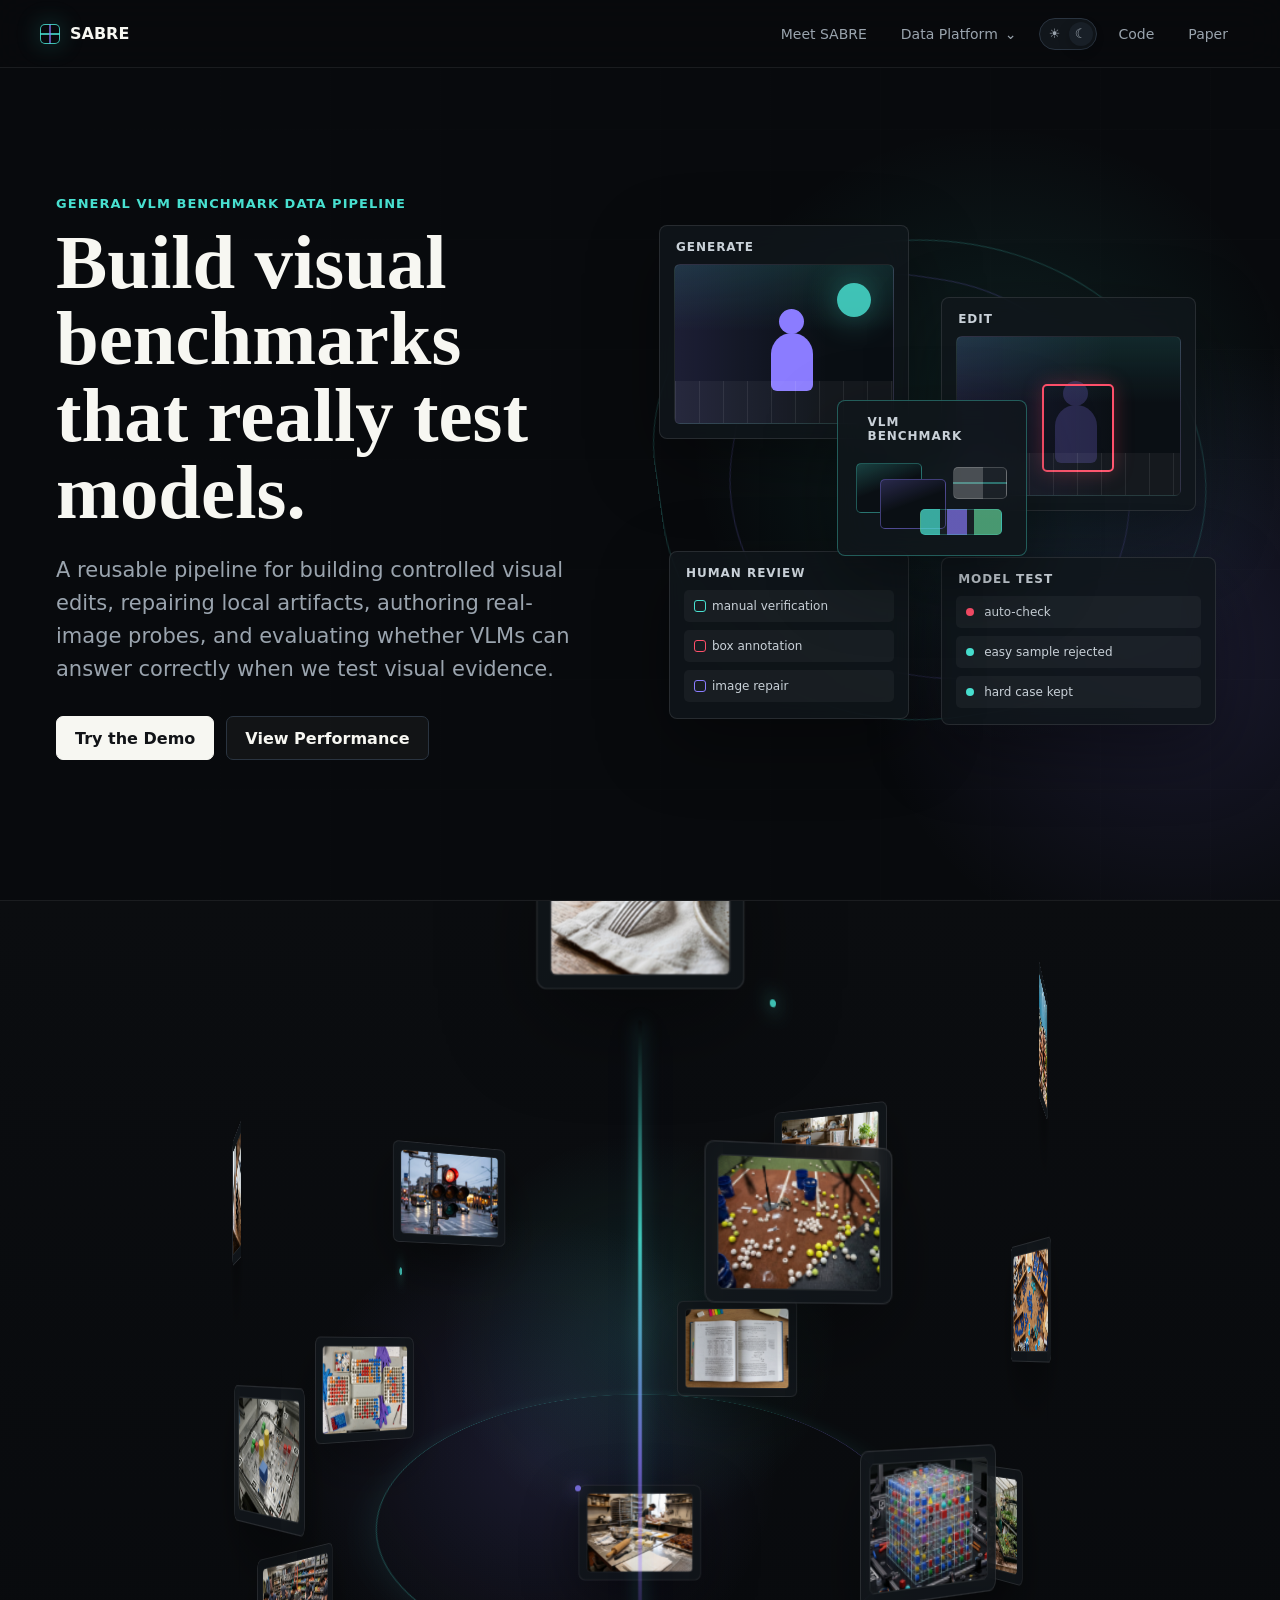
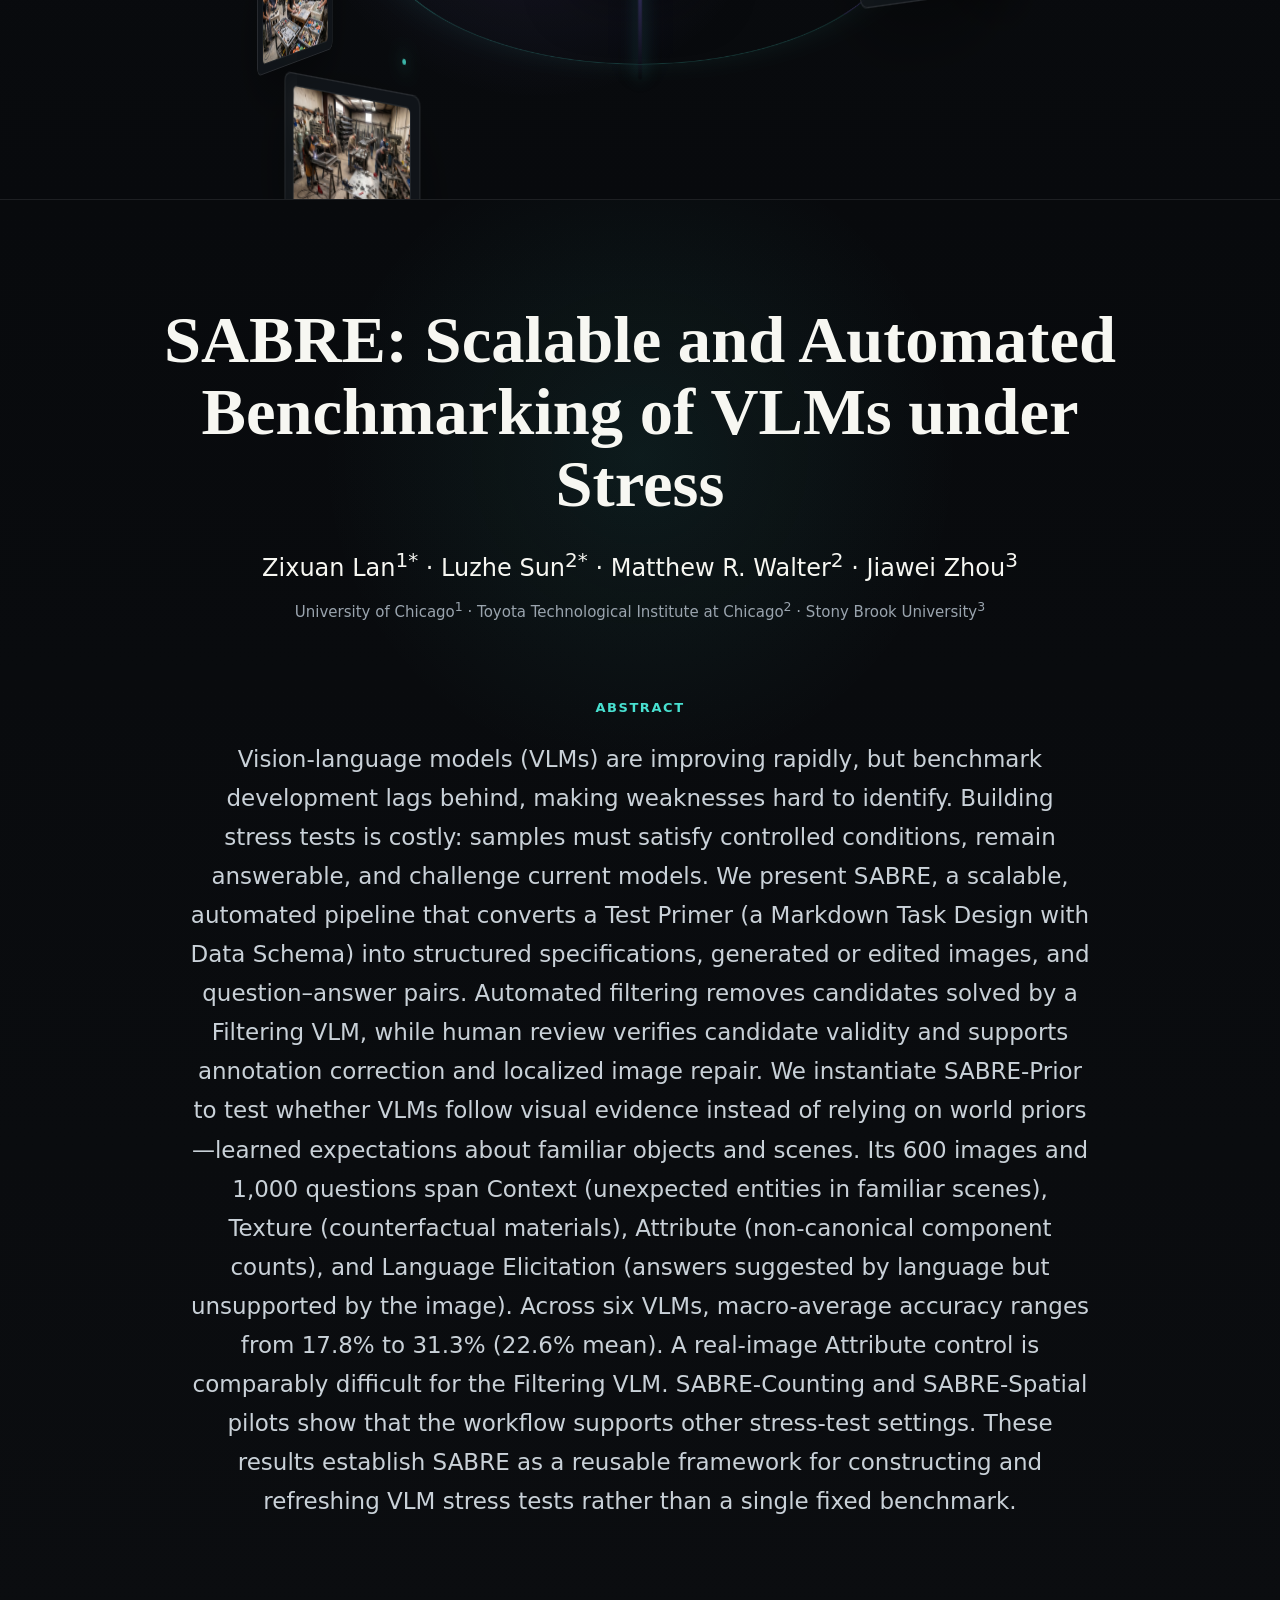
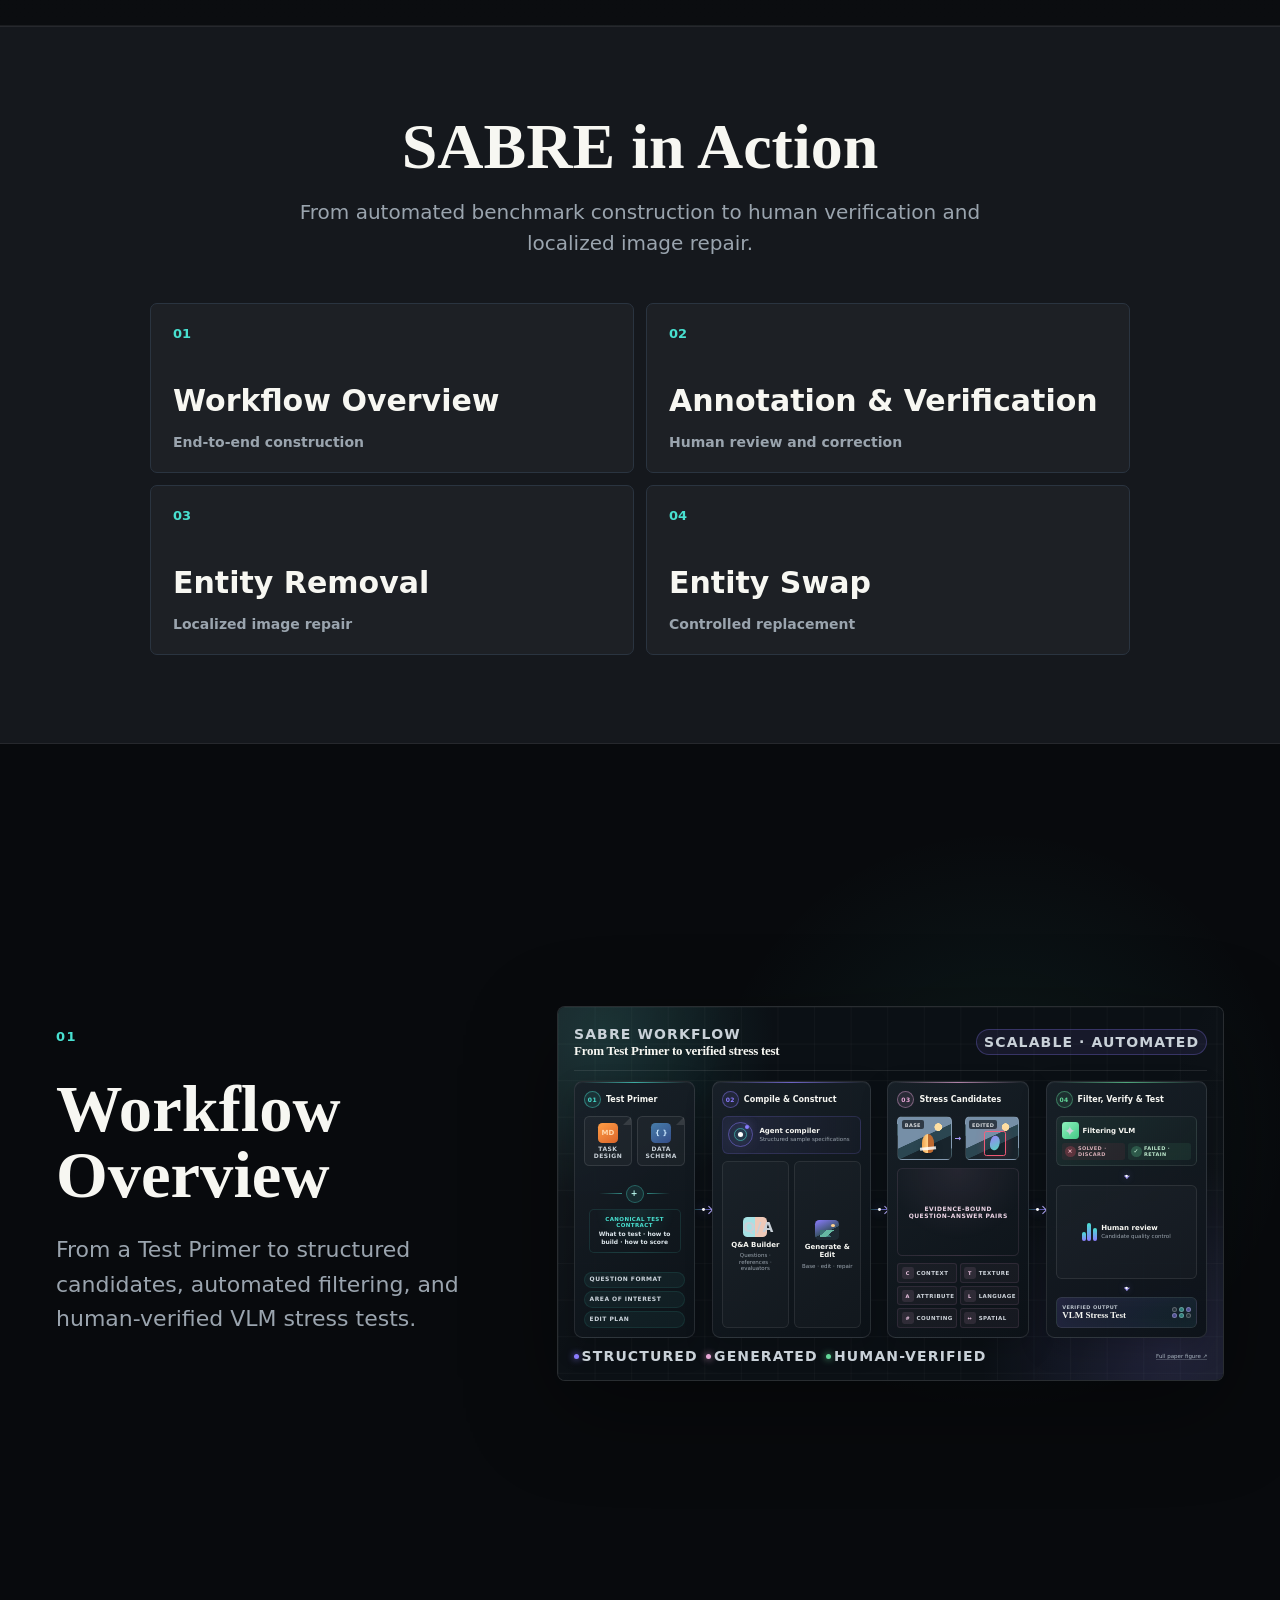
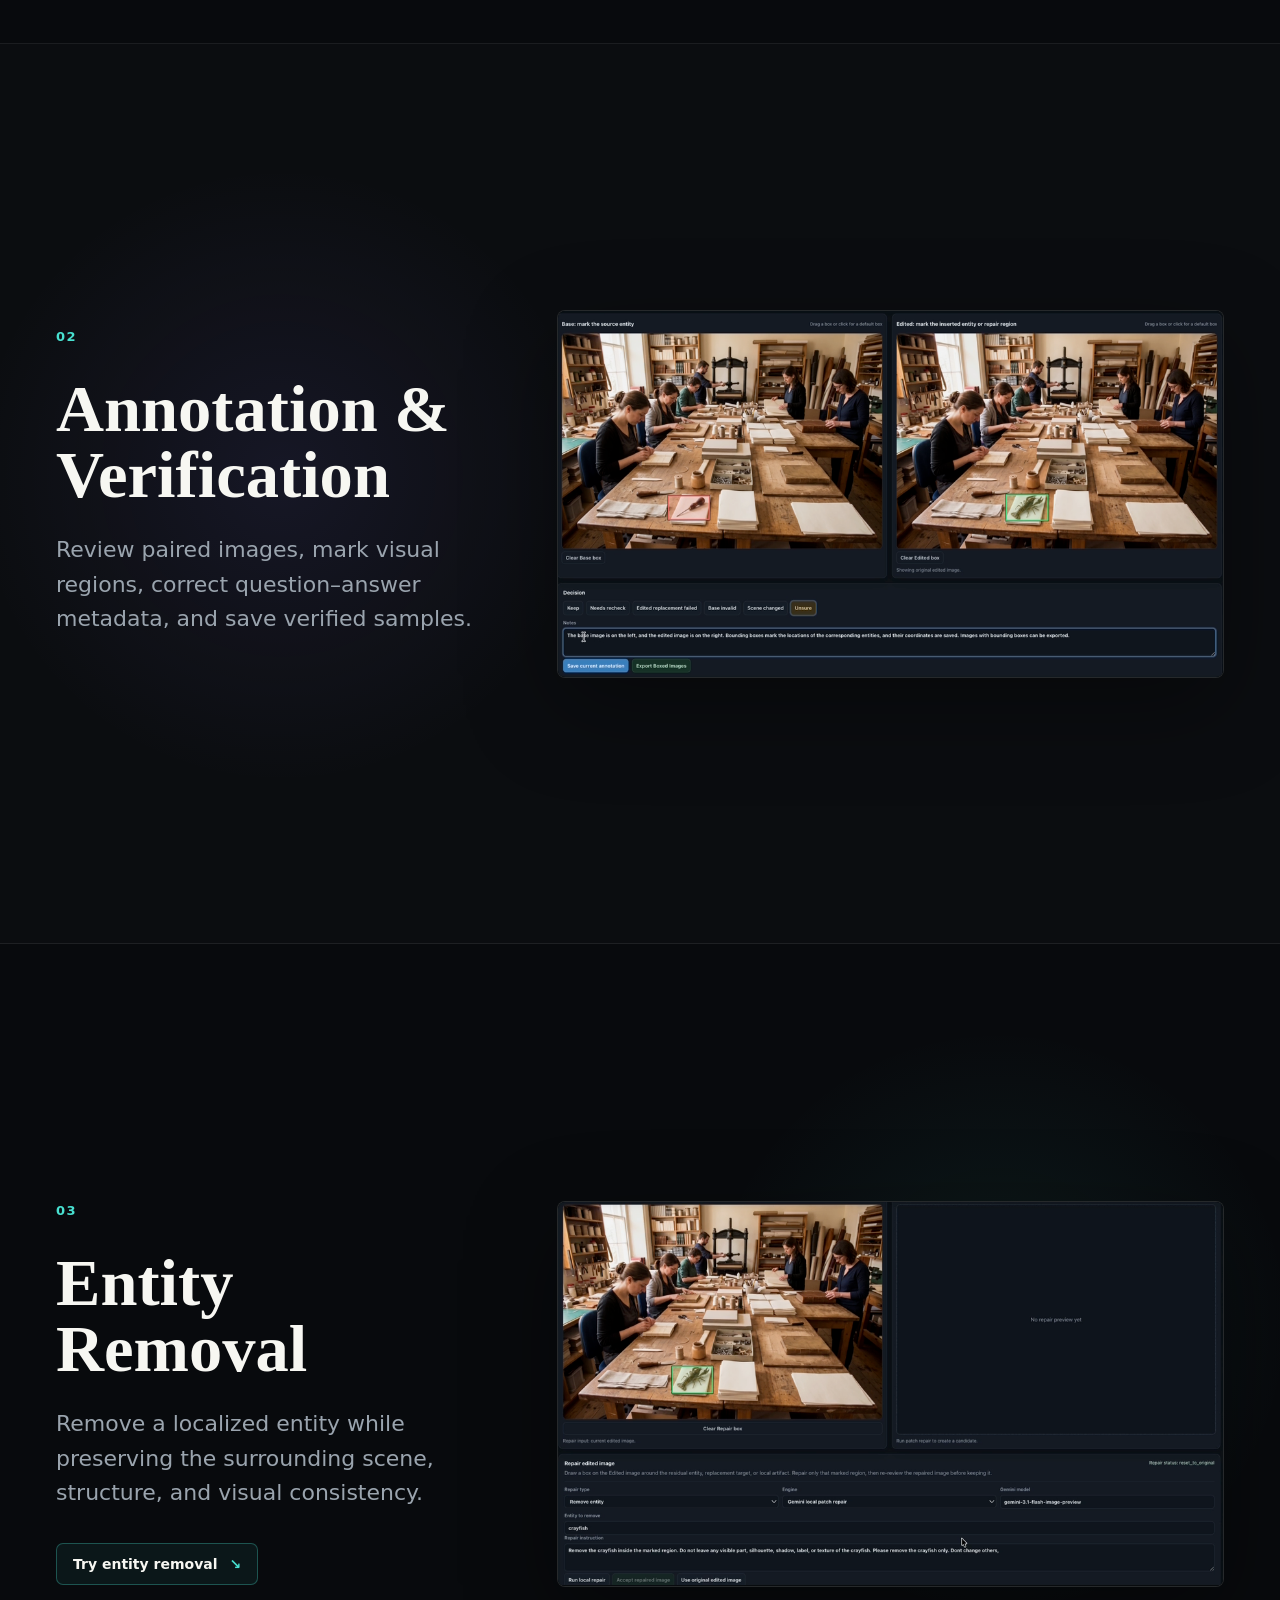
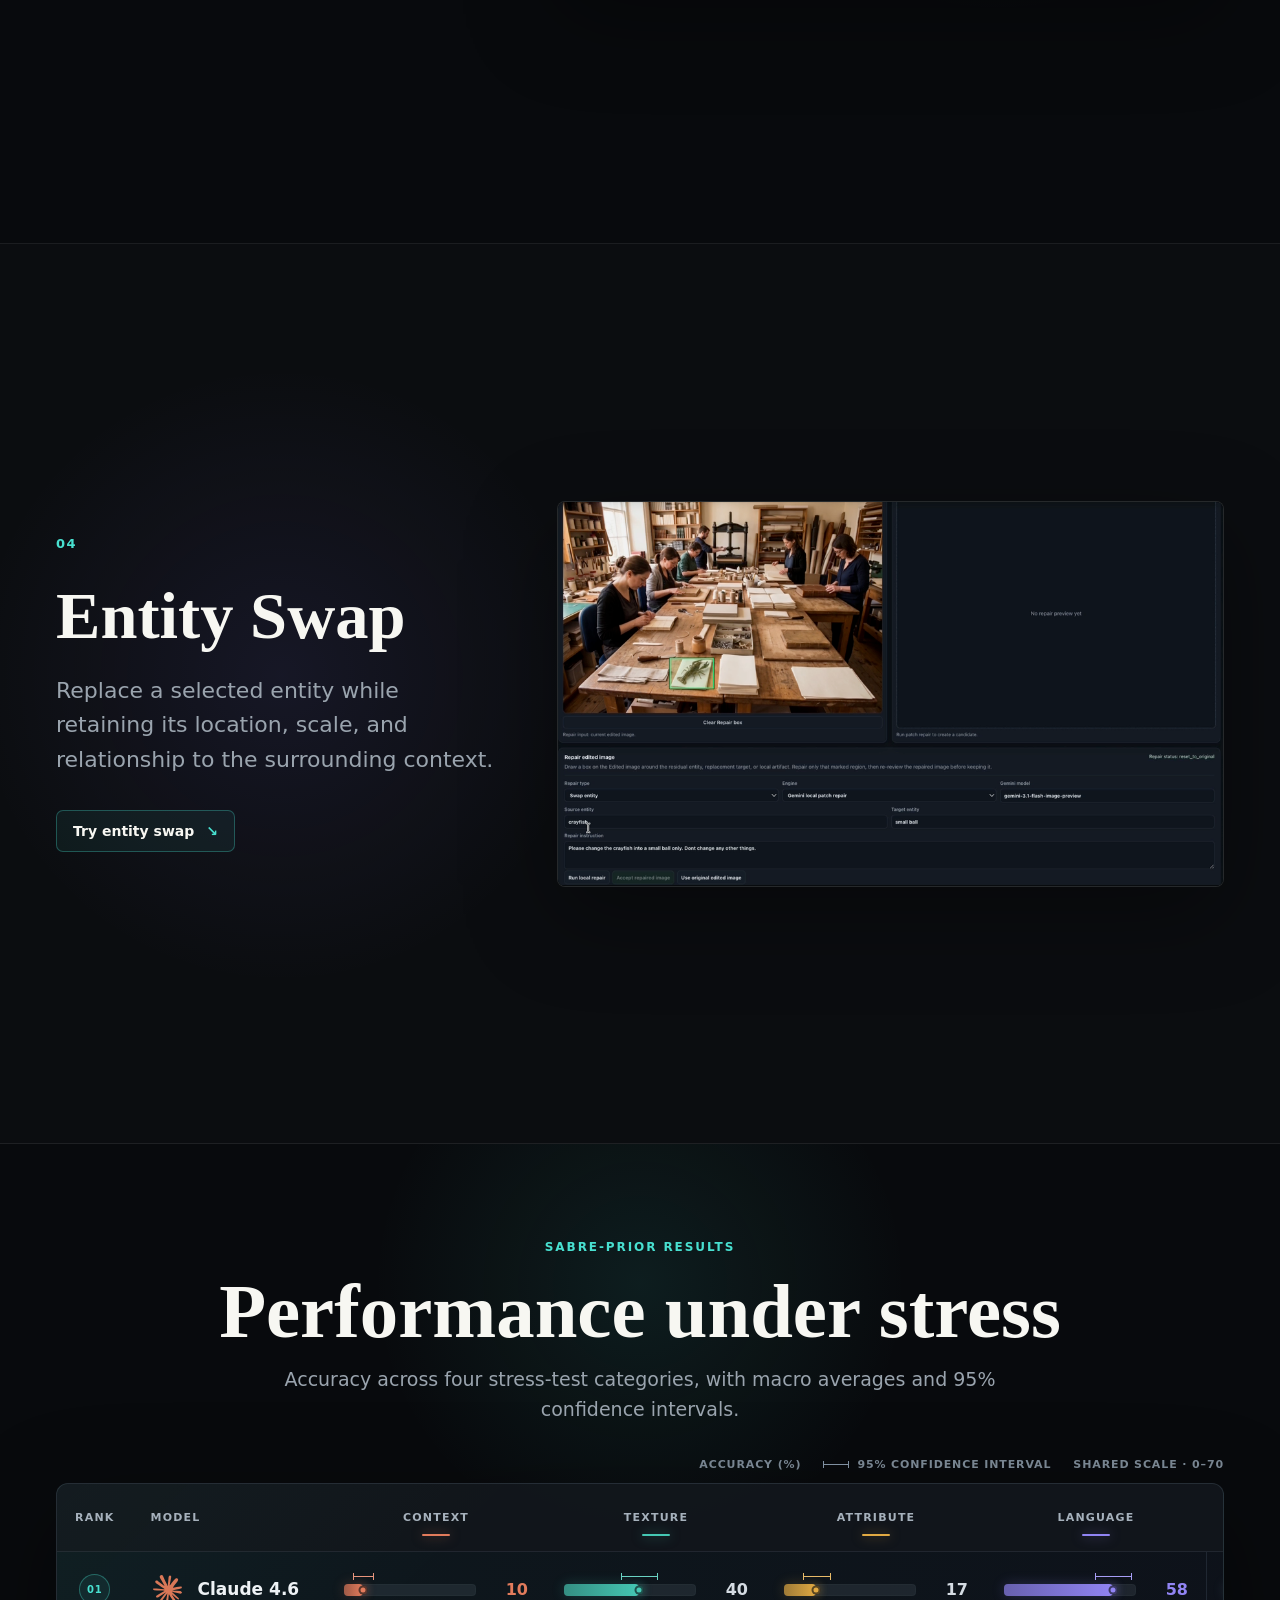
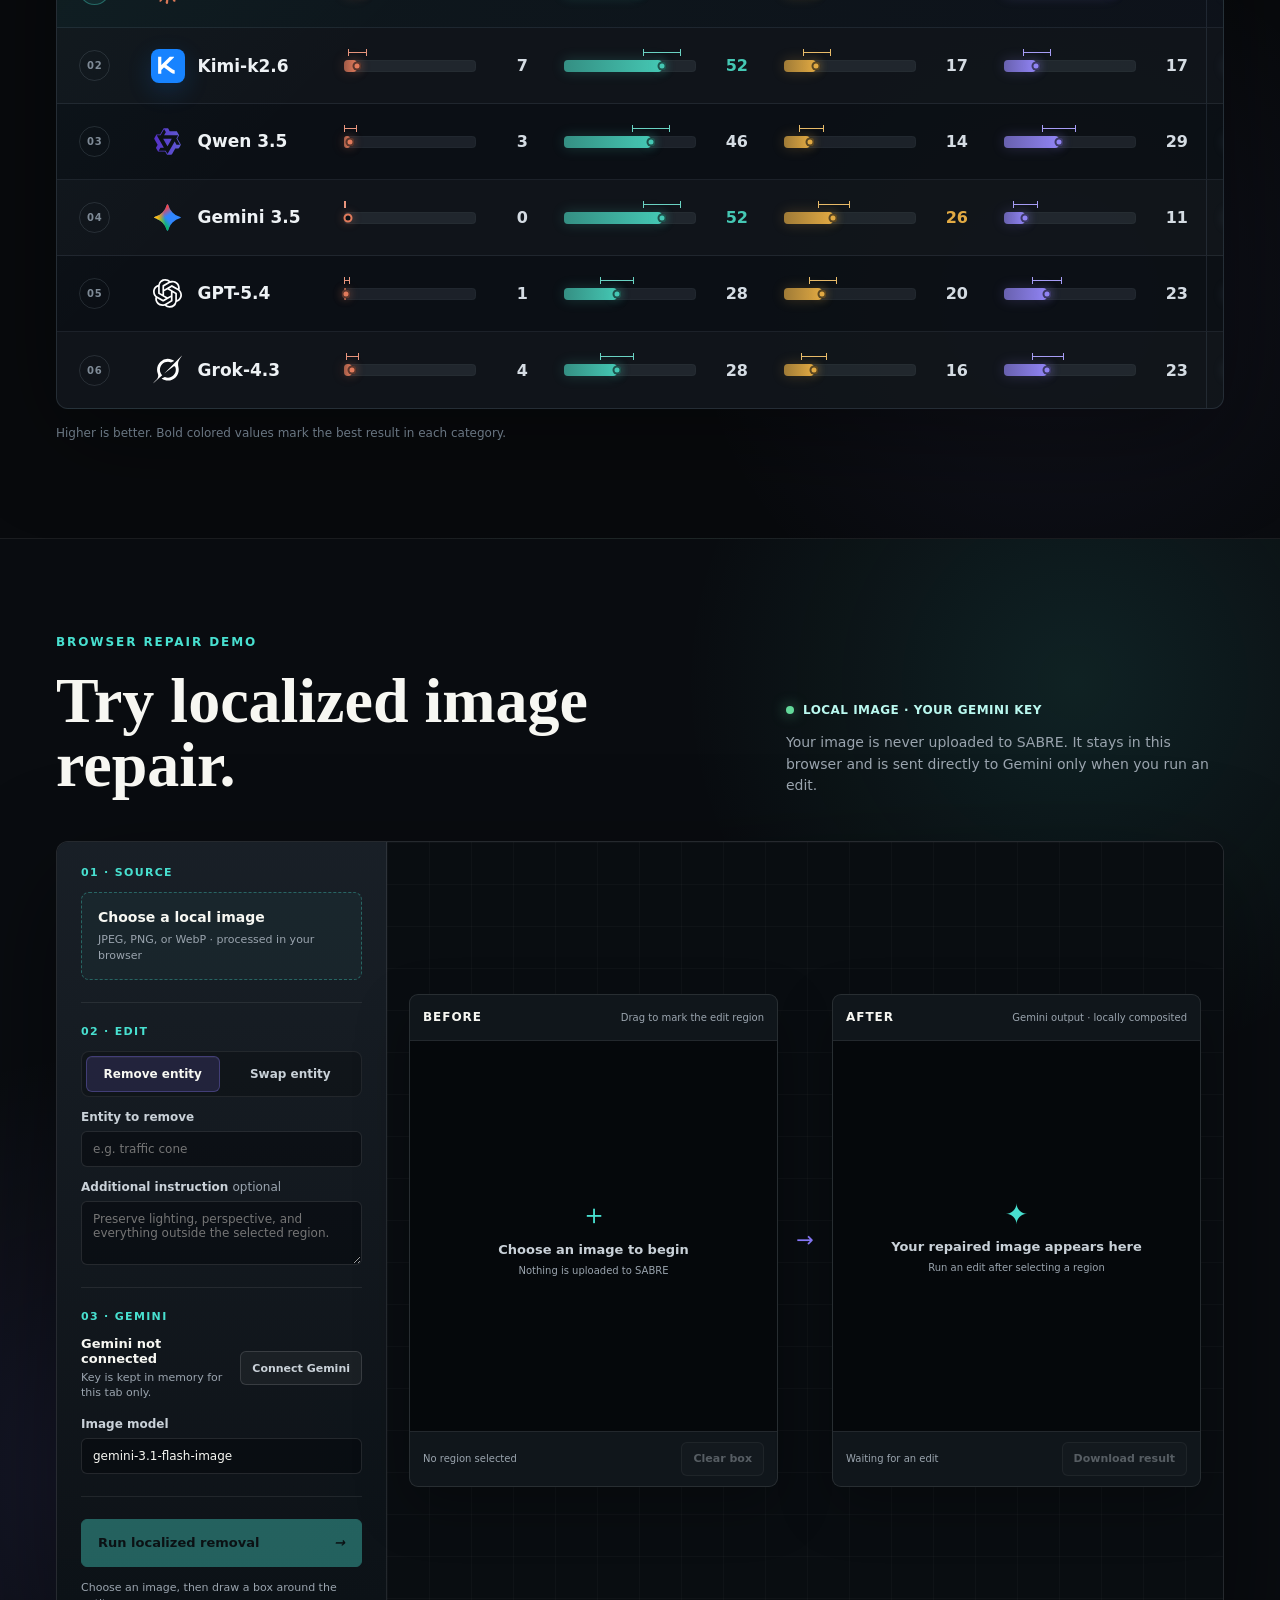
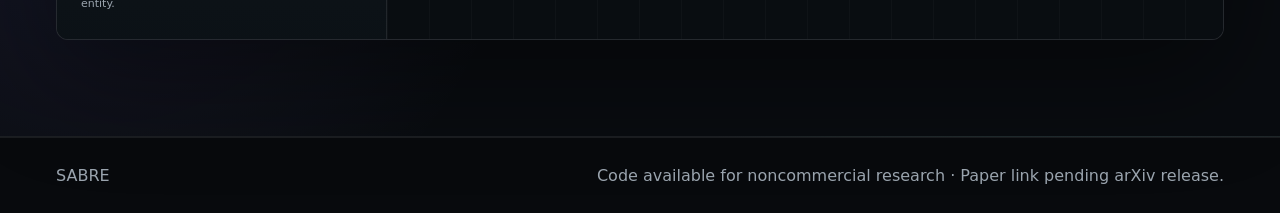
==== commit cfd3dfab: "Default SABRE website to dark mode" ====
--- a/website/index.html
+++ b/website/index.html
@@ -6,7 +6,7 @@
     <meta http-equiv="Content-Security-Policy" content="default-src 'self'; img-src 'self' data: blob:; media-src 'self'; script-src 'self'; style-src 'self' 'unsafe-inline'; connect-src https://generativelanguage.googleapis.com; object-src 'none'; base-uri 'self'; form-action 'none'">
     <meta id="theme-color" name="theme-color" content="#080a0d">
     <title>SABRE</title>
-    <script src="./theme.js?v=light-mode-1"></script>
+    <script src="./theme.js?v=dark-default-1"></script>
     <link rel="stylesheet" href="./styles.css?v=light-mode-1">
   </head>
   <body>
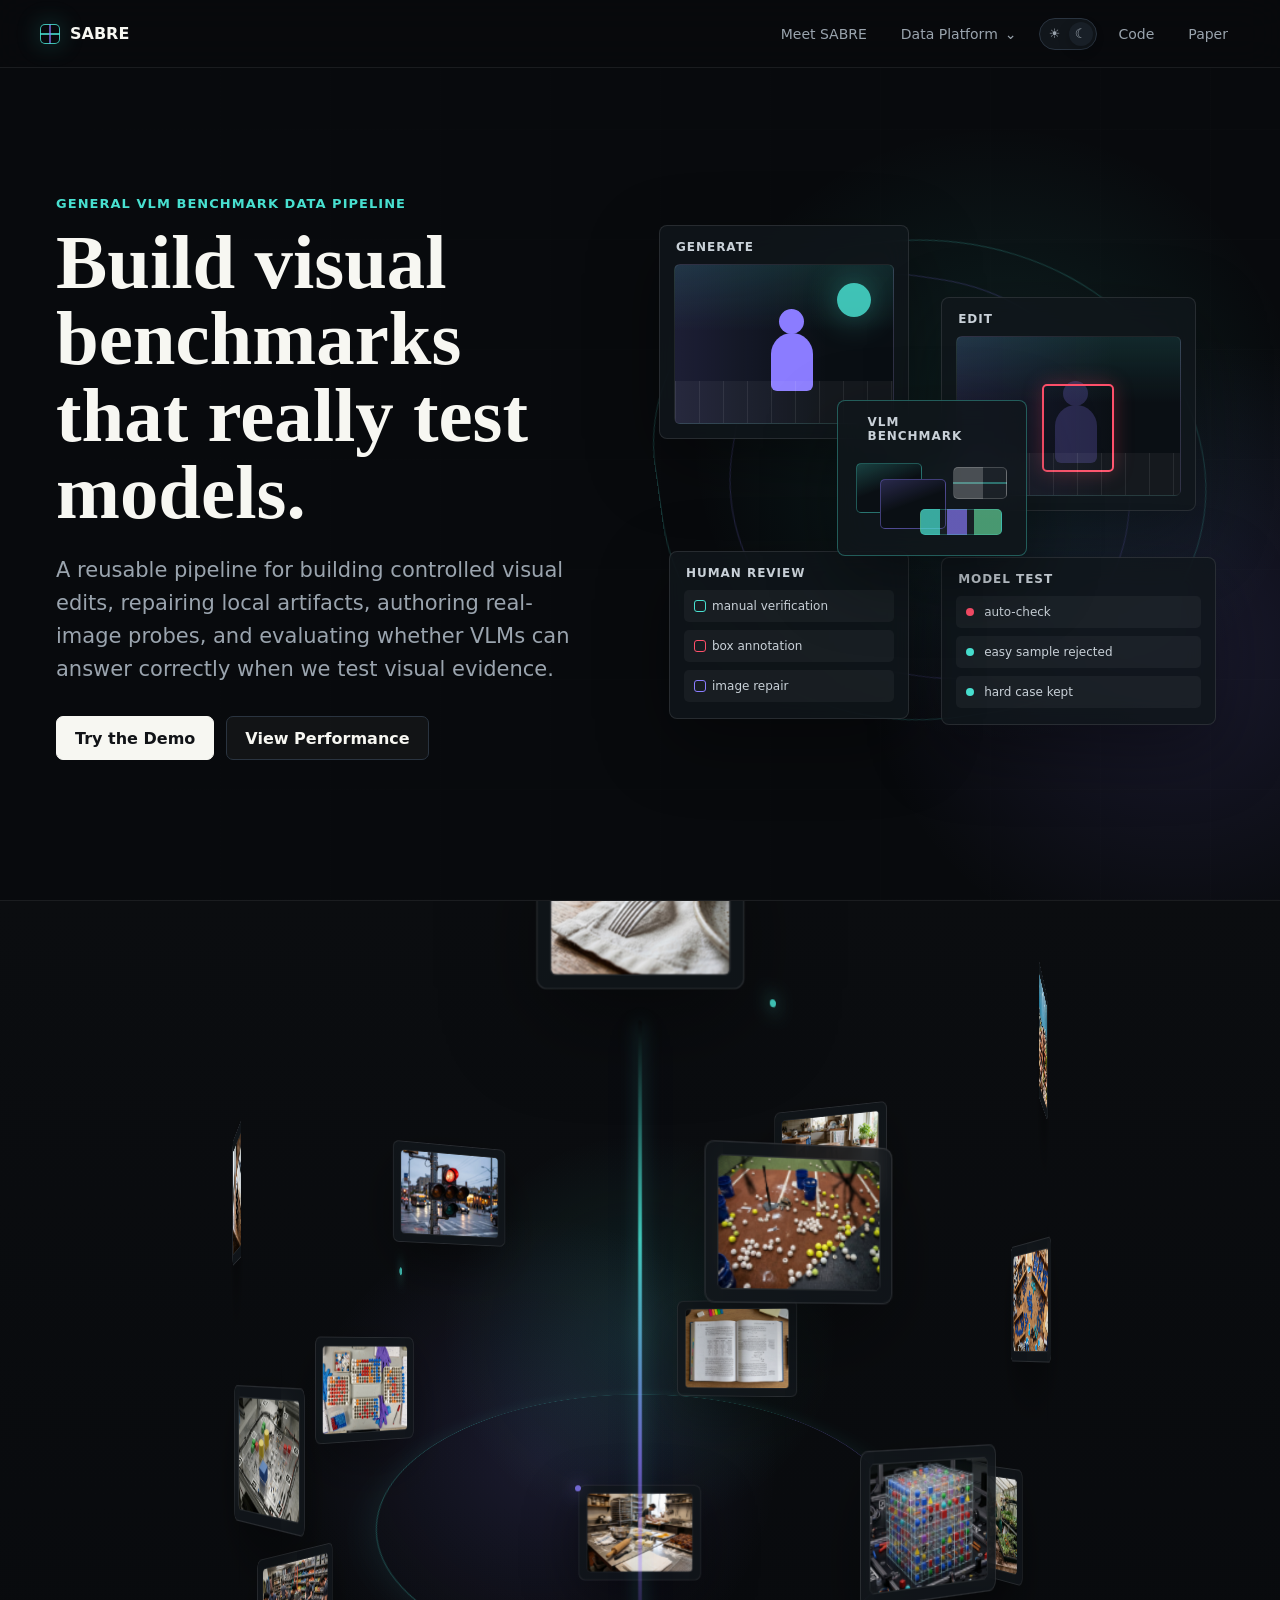
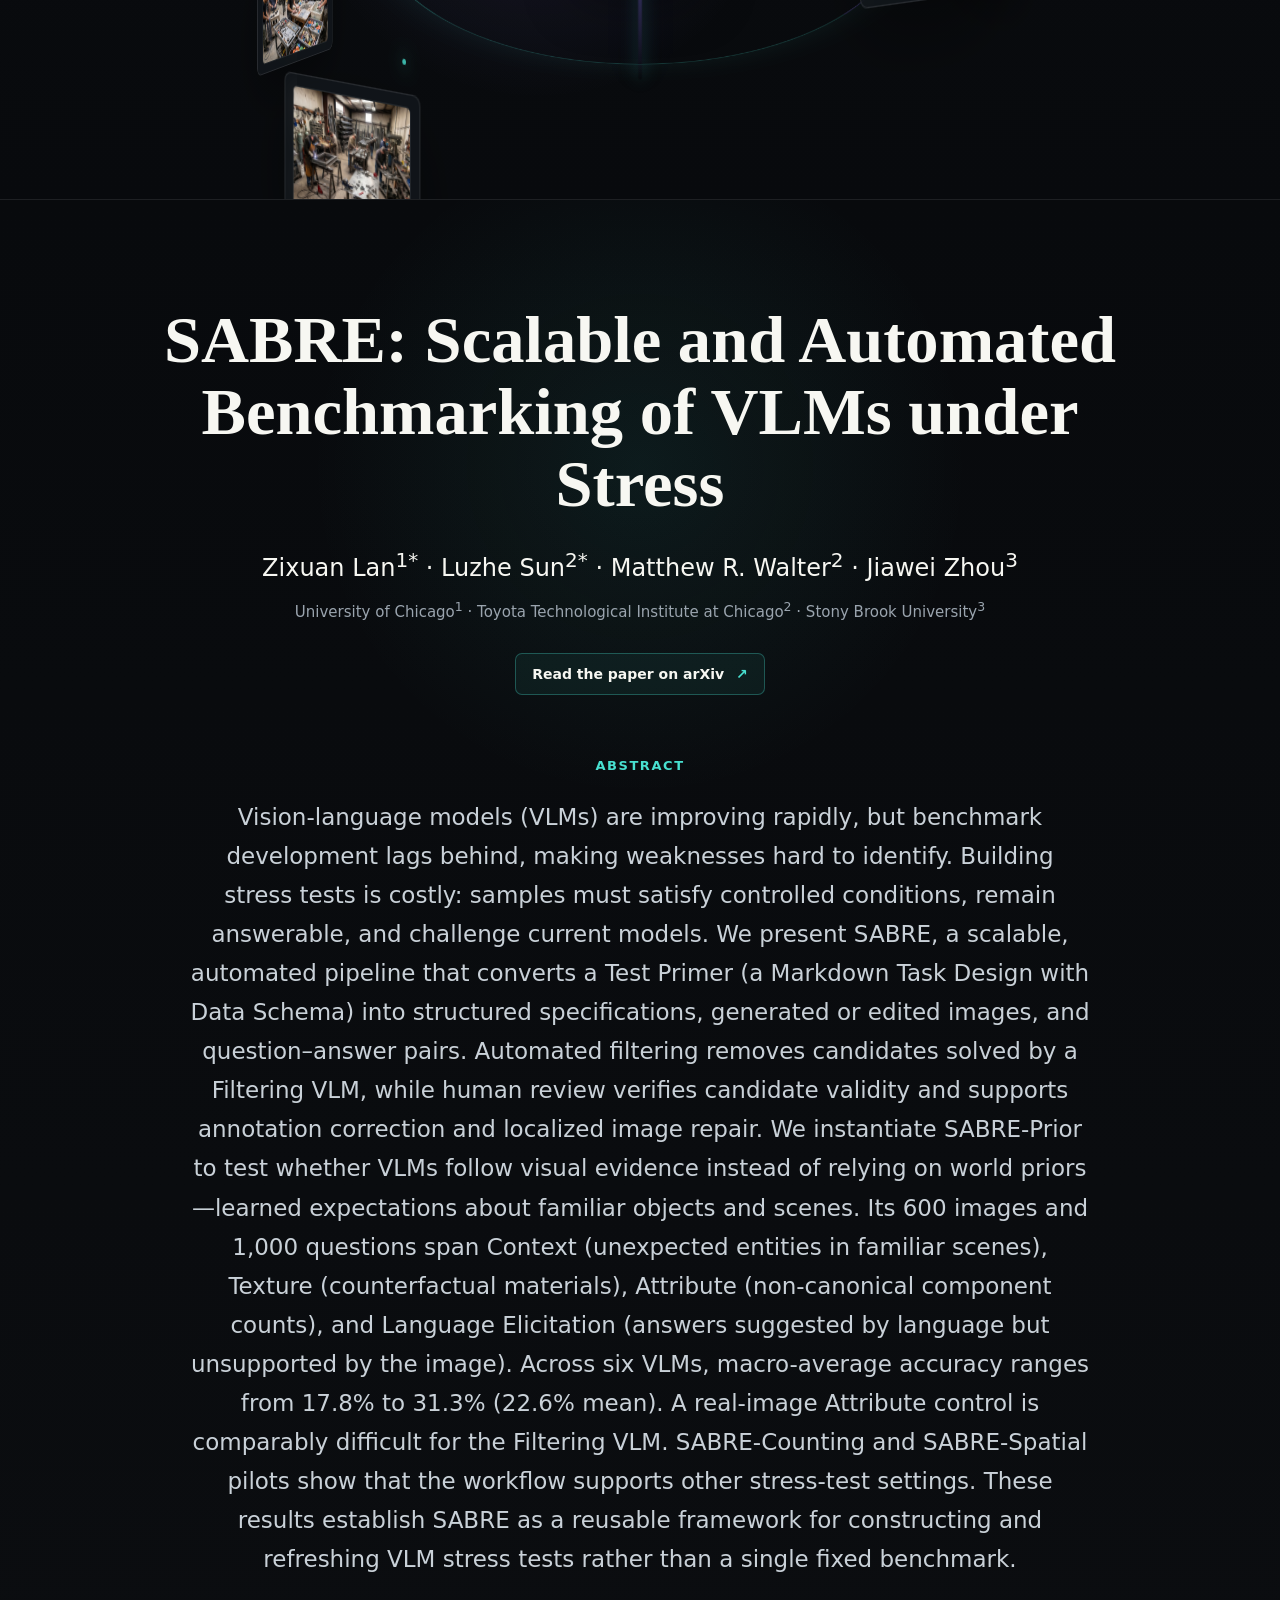
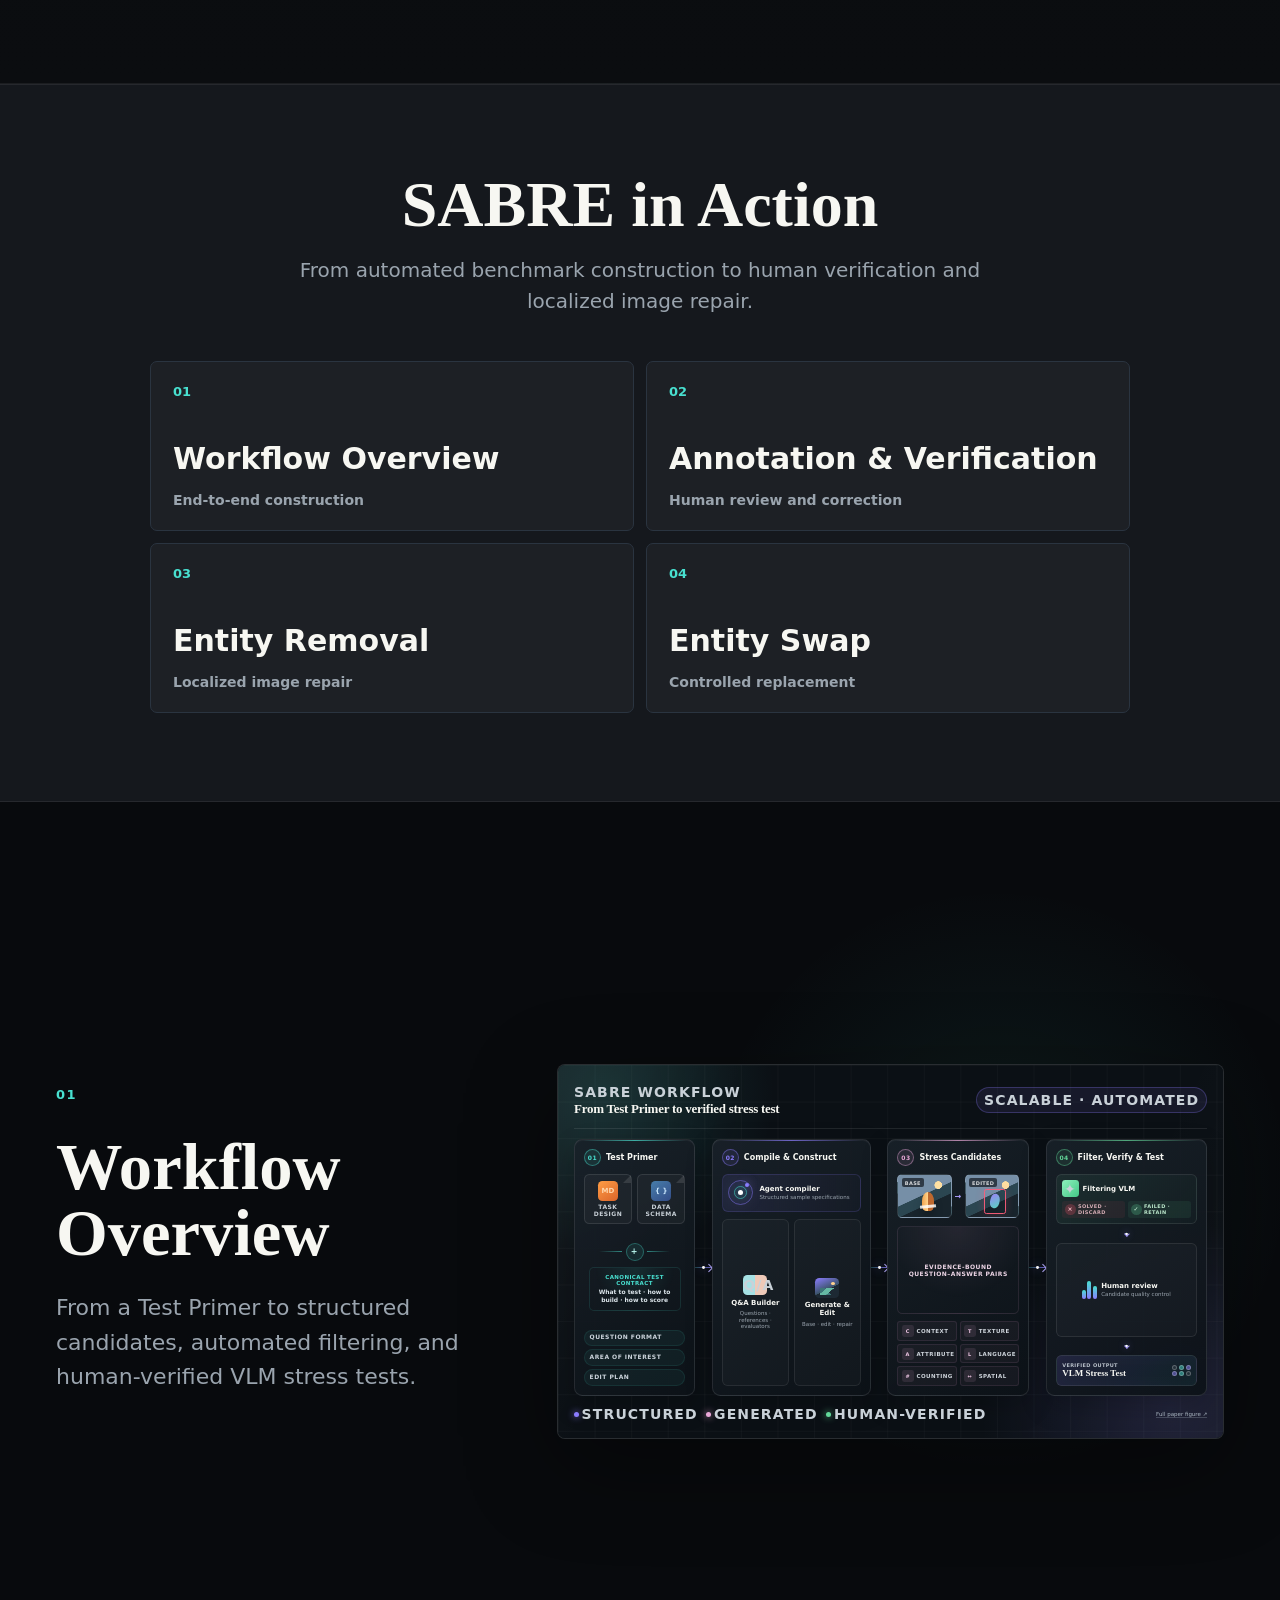
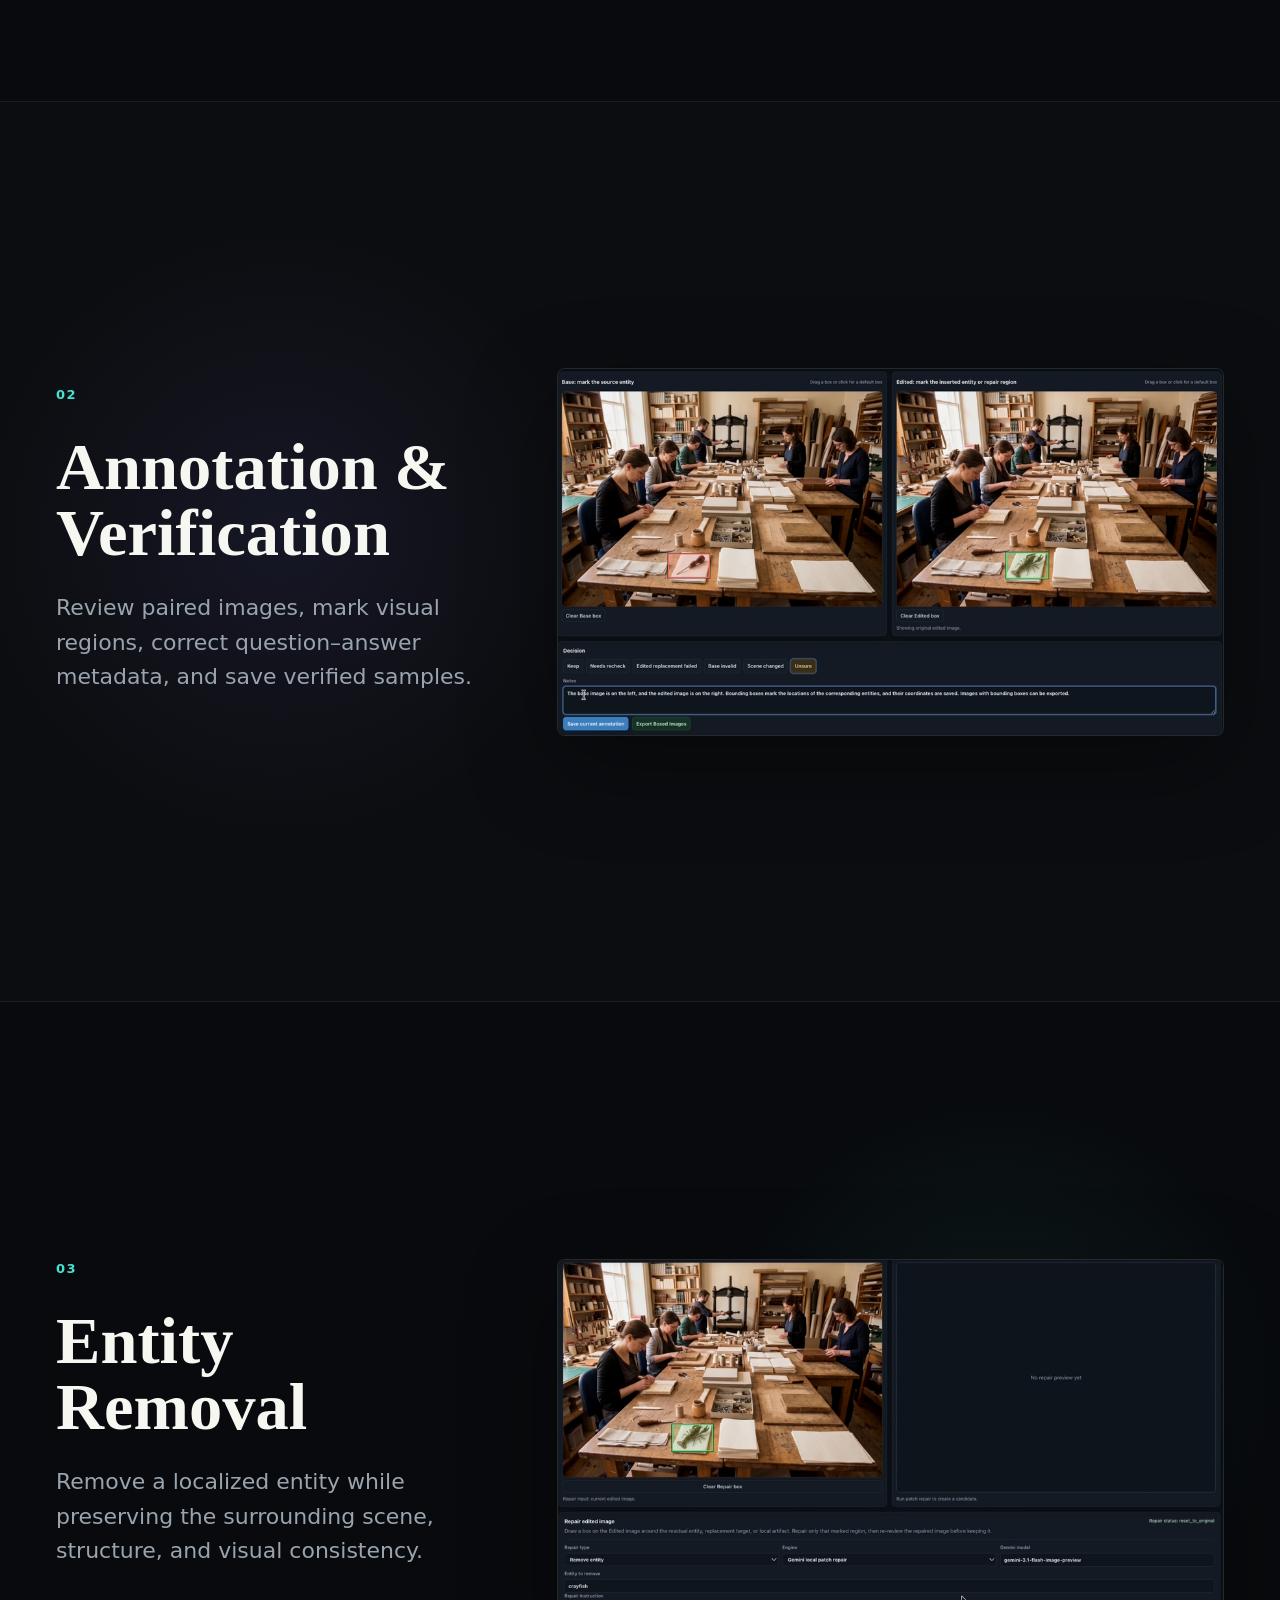
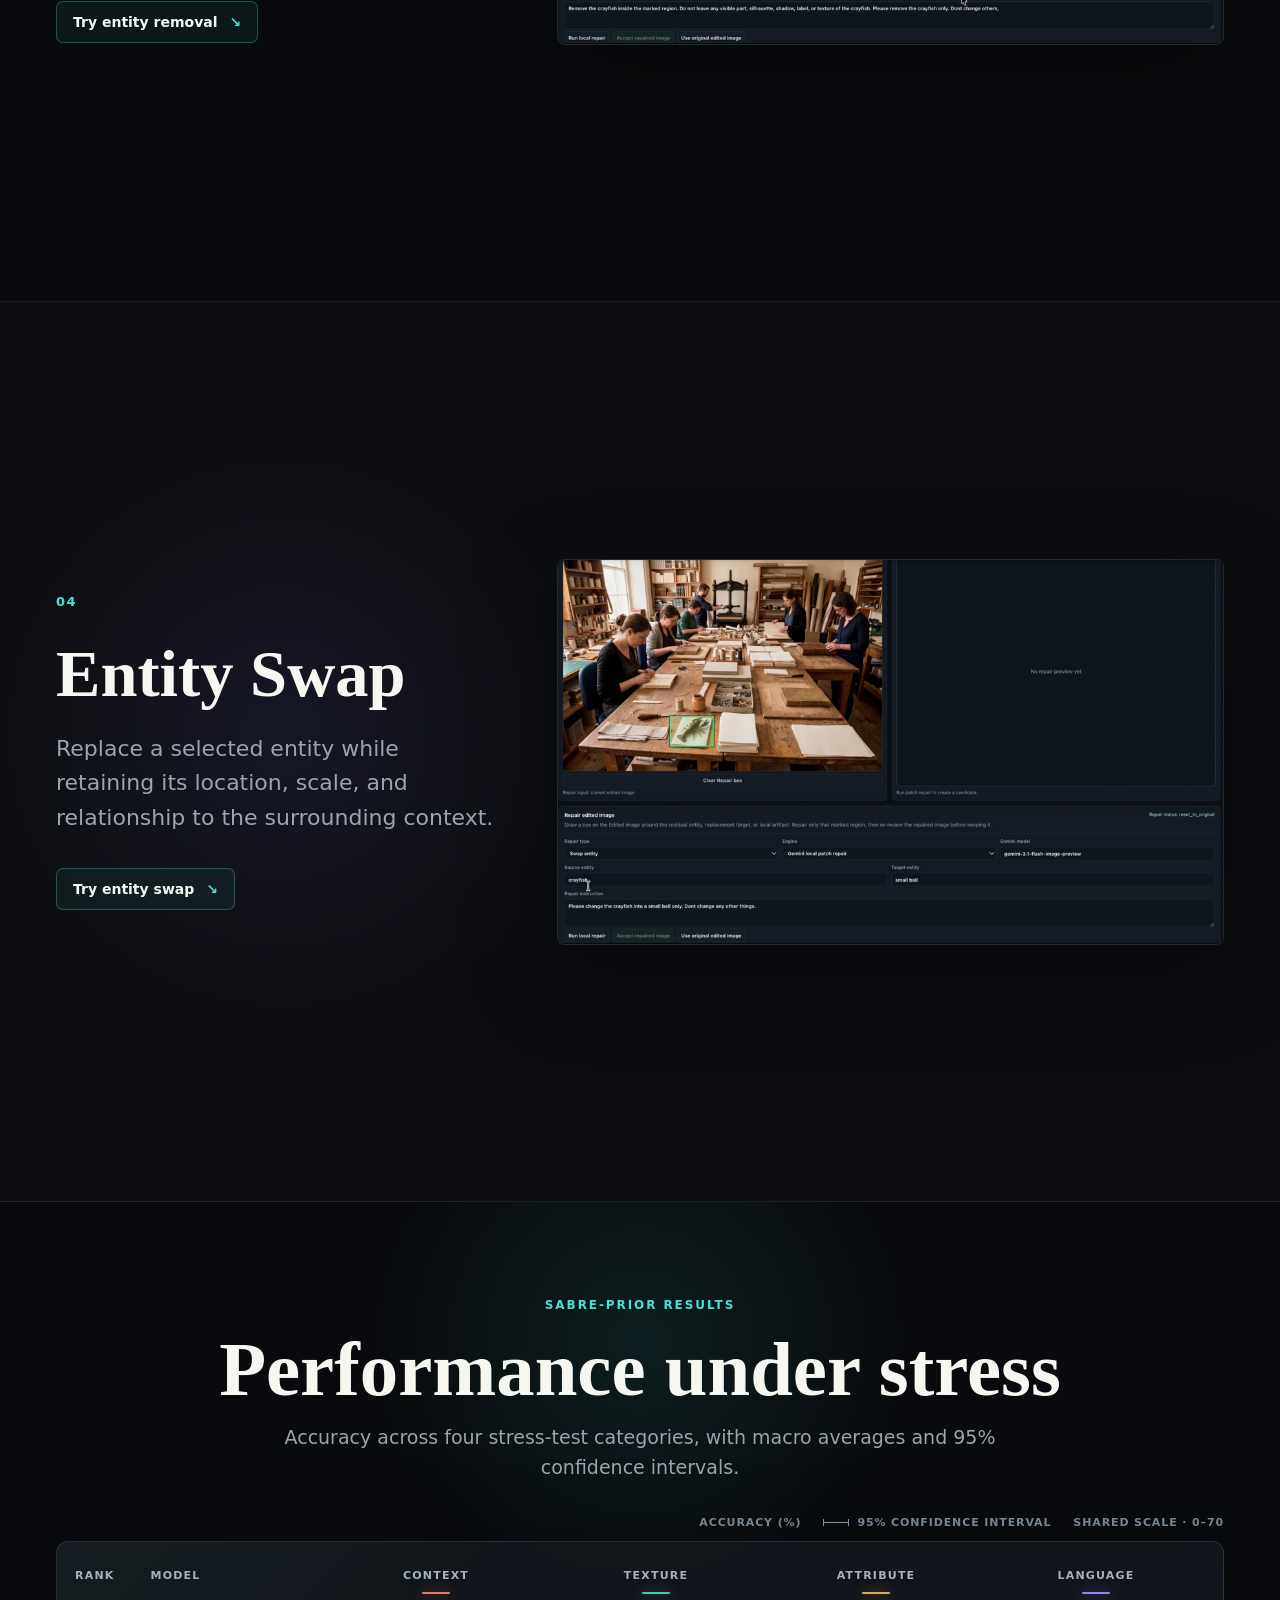
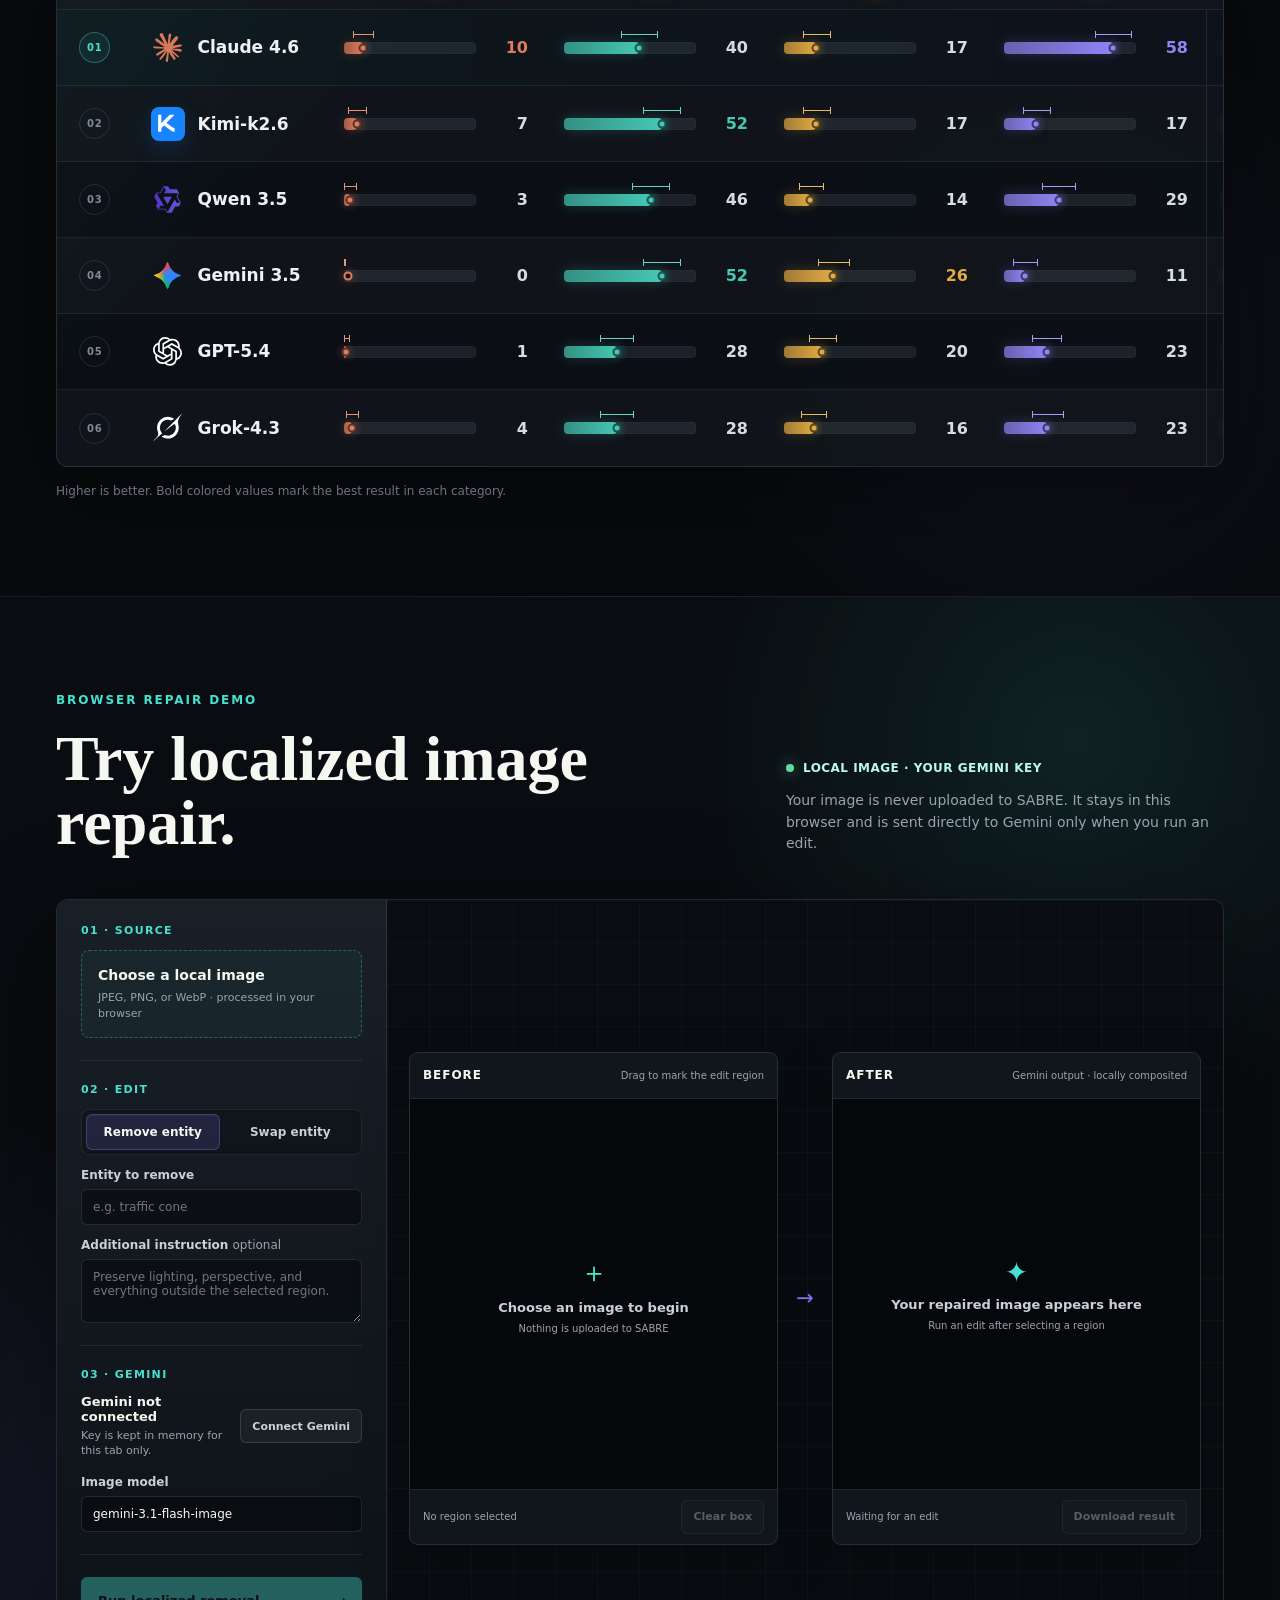
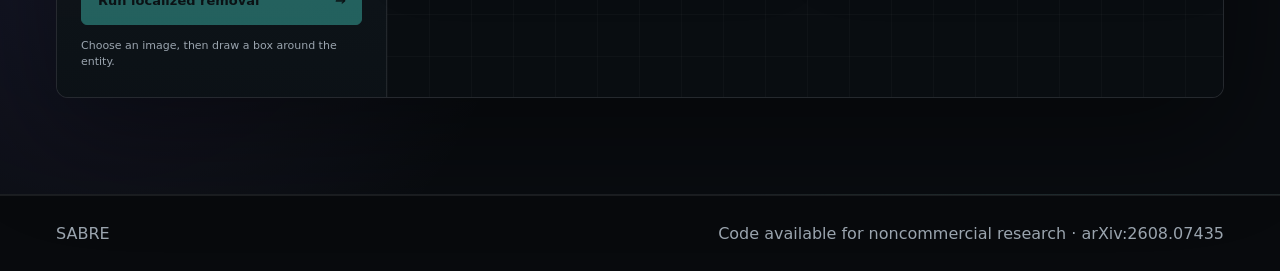
==== commit d3b0323f: "docs: link SABRE paper on arXiv" ====
--- a/website/index.html
+++ b/website/index.html
@@ -6,7 +6,7 @@
     <meta http-equiv="Content-Security-Policy" content="default-src 'self'; img-src 'self' data: blob:; media-src 'self'; script-src 'self'; style-src 'self' 'unsafe-inline'; connect-src https://generativelanguage.googleapis.com; object-src 'none'; base-uri 'self'; form-action 'none'">
     <meta id="theme-color" name="theme-color" content="#080a0d">
     <title>SABRE</title>
-    <script src="./theme.js?v=dark-default-1"></script>
+    <script src="./theme.js?v=dark-session-1"></script>
     <link rel="stylesheet" href="./styles.css?v=light-mode-1">
   </head>
   <body>
@@ -39,7 +39,7 @@
           <span class="theme-toggle-icon" aria-hidden="true">☾</span>
         </button>
         <a href="https://github.com/Zesearch/vlm-SABRE" target="_blank" rel="noreferrer">Code</a>
-        <a href="https://arxiv.org/" target="_blank" rel="noreferrer">Paper</a>
+        <a href="https://arxiv.org/abs/2608.07435" target="_blank" rel="noreferrer">Paper</a>
       </nav>
     </header>
 
@@ -148,6 +148,11 @@
             Toyota Technological Institute at Chicago<sup>2</sup> ·
             Stony Brook University<sup>3</sup>
           </p>
+          <div class="paper-actions">
+            <a class="component-demo-link" href="https://arxiv.org/abs/2608.07435" target="_blank" rel="noreferrer">
+              Read the paper on arXiv <span aria-hidden="true">↗</span>
+            </a>
+          </div>
           <h3>Abstract</h3>
           <p class="paper-abstract">
             Vision-language models (VLMs) are improving rapidly, but benchmark
@@ -676,7 +681,7 @@
 
     <footer class="site-footer">
       <span>SABRE</span>
-      <span>Code available for noncommercial research · Paper link pending arXiv release.</span>
+      <span>Code available for noncommercial research · <a href="https://arxiv.org/abs/2608.07435" target="_blank" rel="noreferrer">arXiv:2608.07435</a></span>
     </footer>
 
     <dialog class="gemini-dialog" id="gemini-key-dialog" aria-labelledby="gemini-dialog-title">
--- a/website/styles.css
+++ b/website/styles.css
@@ -1188,10 +1188,20 @@
 
 .paper-affiliations {
   max-width: 820px;
-  margin: 0 auto 76px;
+  margin: 0 auto 28px;
   color: var(--muted);
   font-size: 15px;
   line-height: 1.55;
+}
+
+.paper-actions {
+  display: flex;
+  justify-content: center;
+  margin: 0 auto 64px;
+}
+
+.paper-actions .component-demo-link {
+  margin-top: 0;
 }
 
 .paper-inner h3 {
